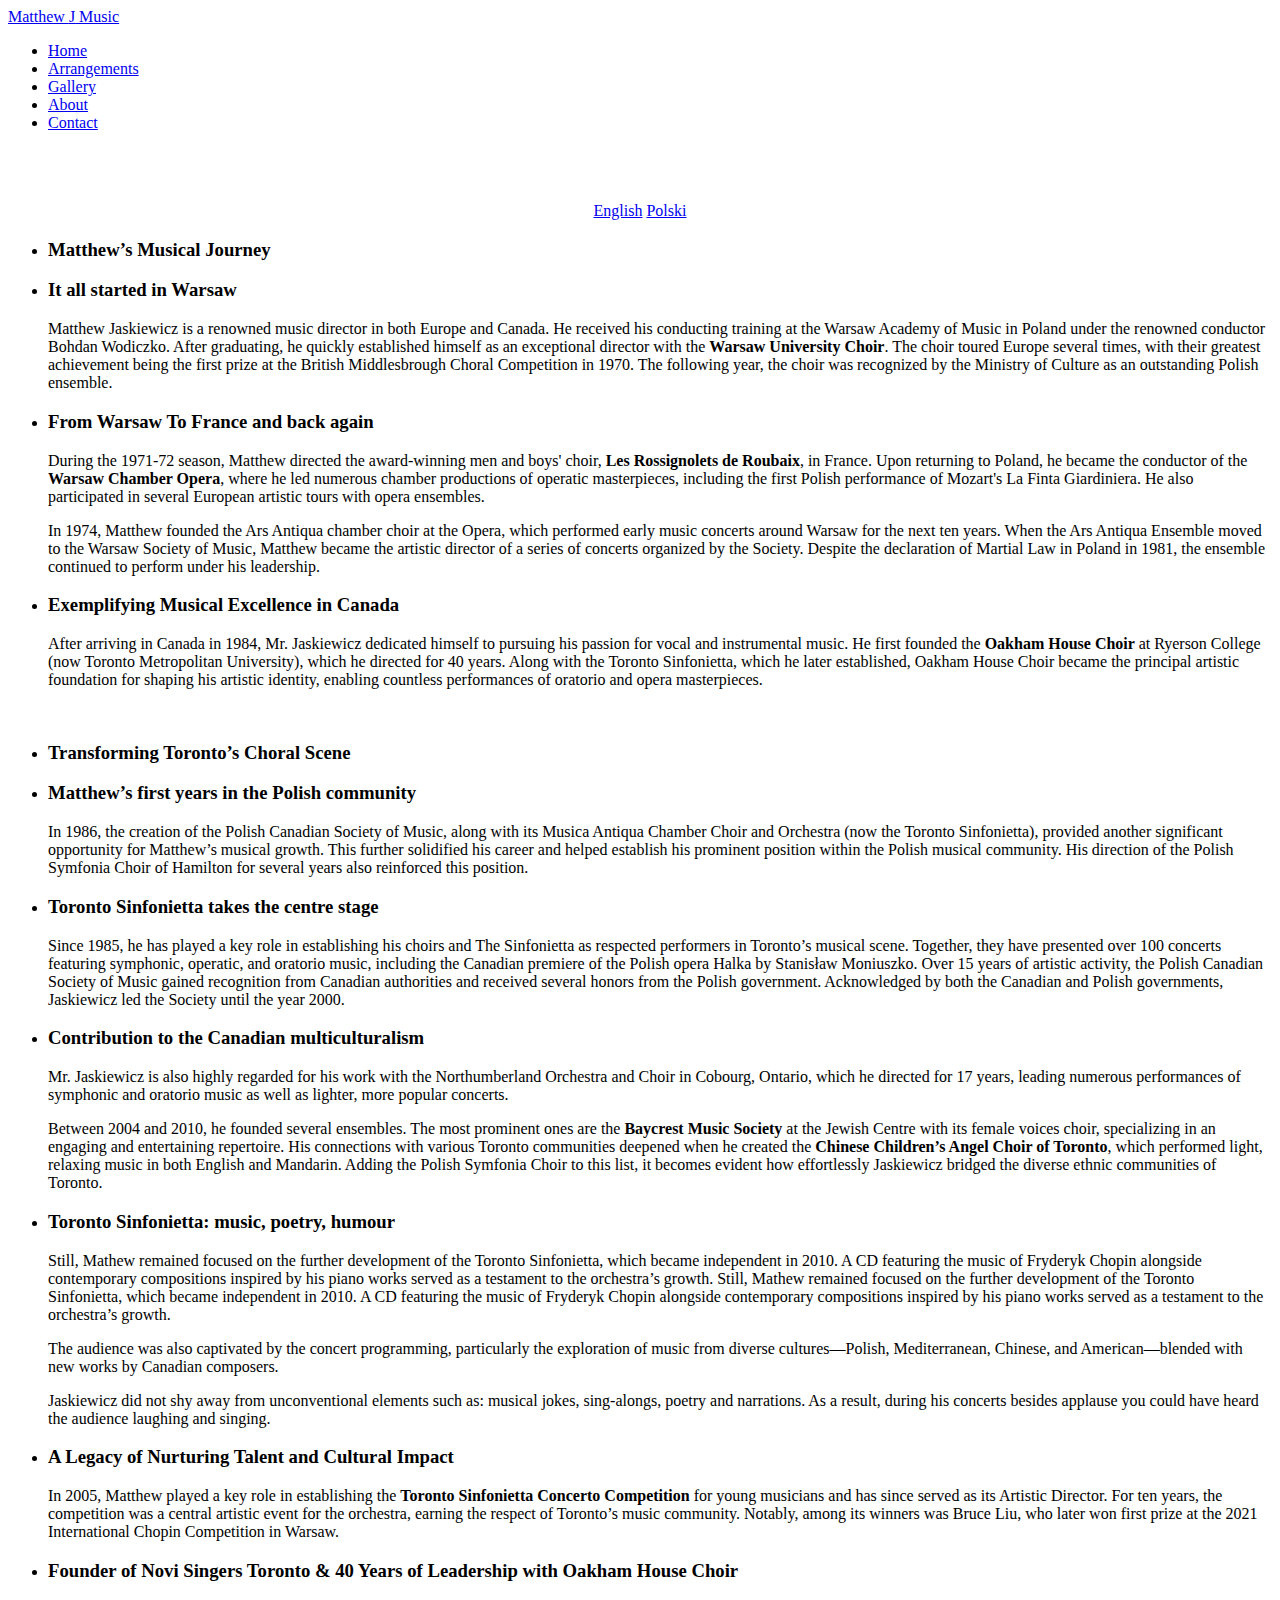
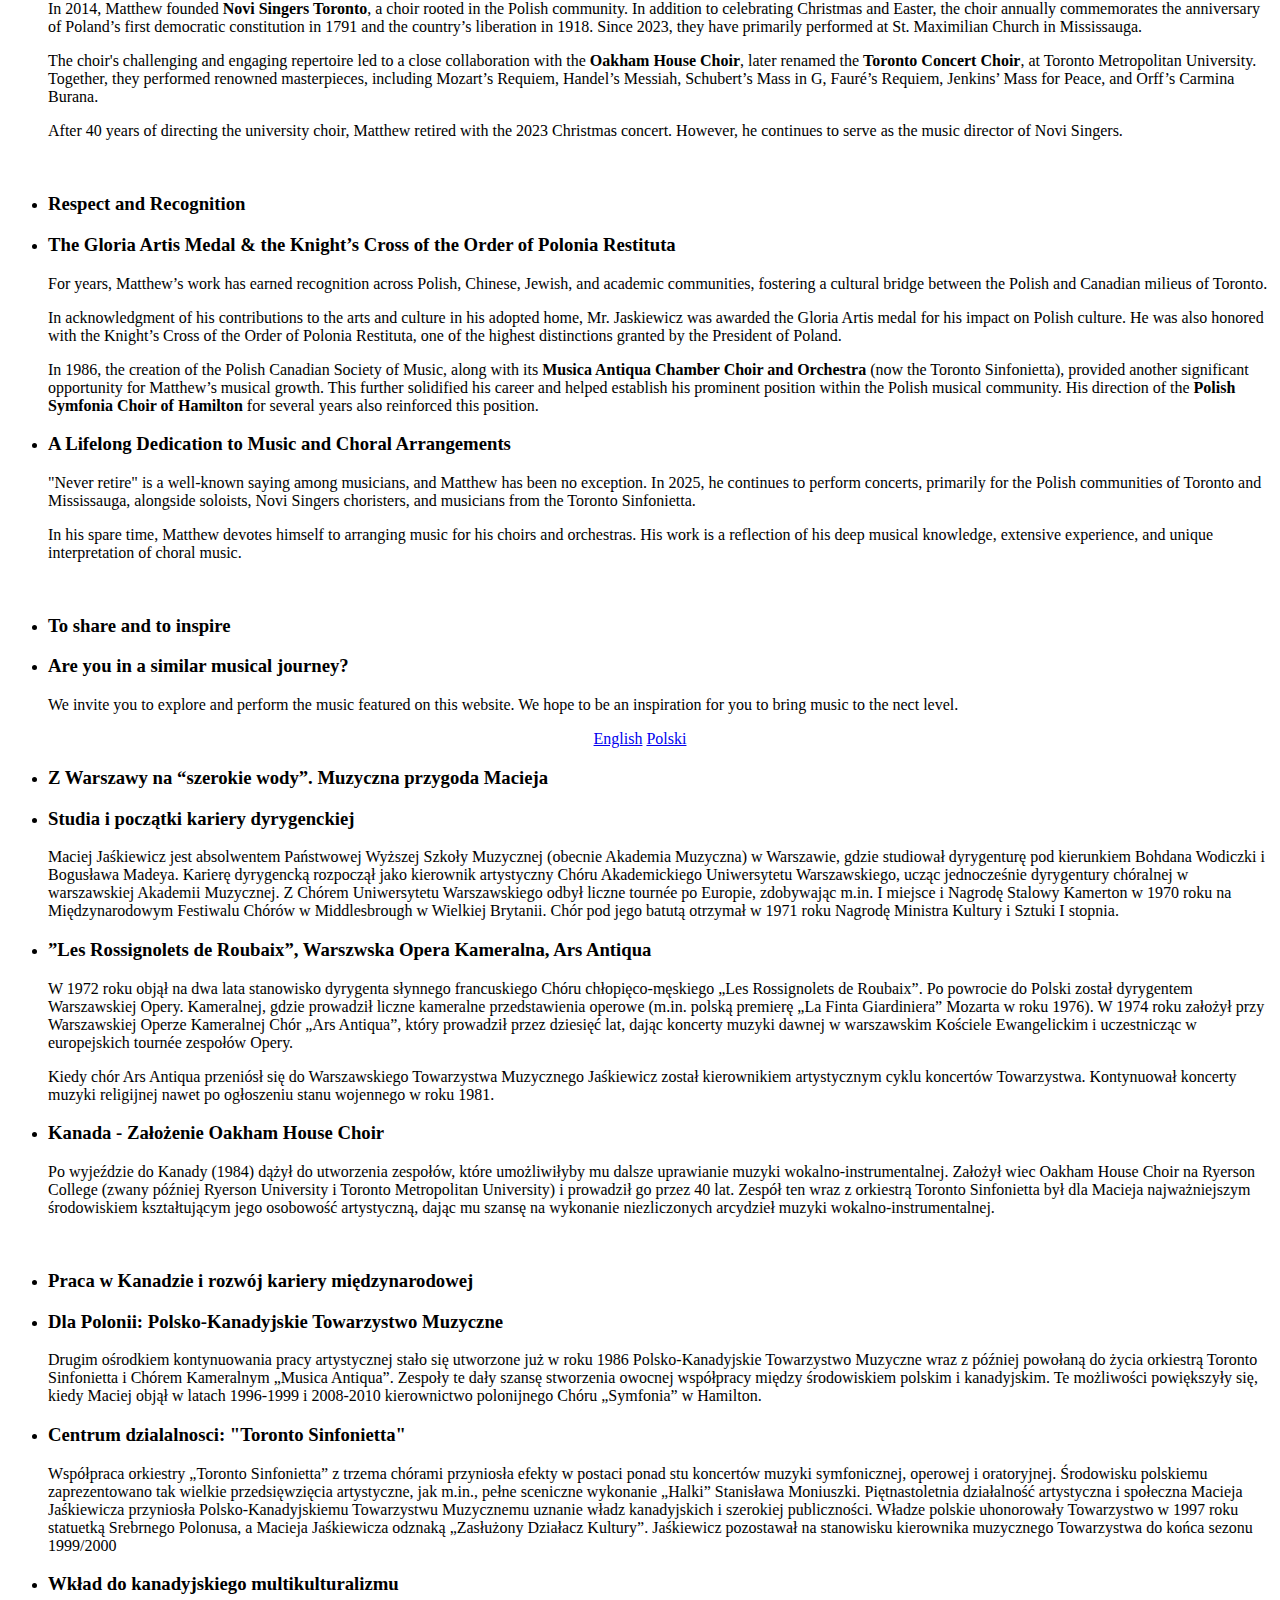
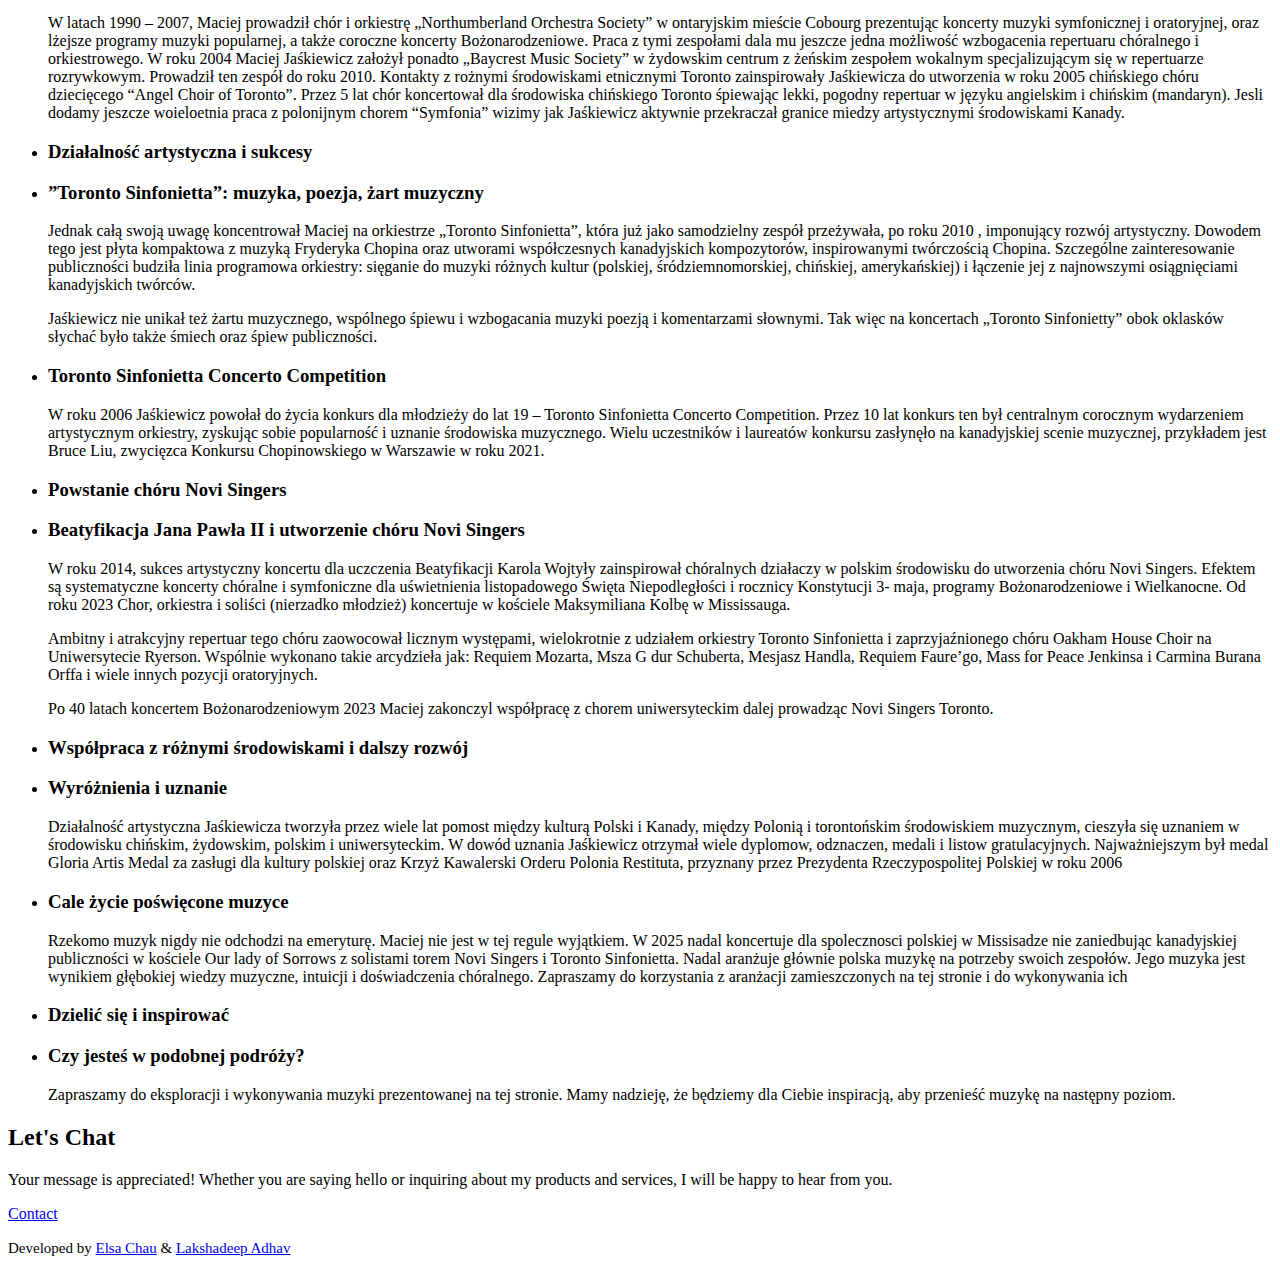
==== about.html @ e13b4077 "Upload 17 songs and update Timeline in both languages" ====
<!DOCTYPE HTML>
<html>
	<head>
	<meta charset="utf-8">
	<meta http-equiv="X-UA-Compatible" content="IE=edge">
	<title>Matthew Jaskiewicz Music</title>
	<meta name="viewport" content="width=device-width, initial-scale=1">
	<meta name="description" content="Free HTML5 Website Template by freehtml5.co" />
	<meta name="keywords" content="free website templates, free html5, free template, free bootstrap, free website template, html5, css3, mobile first, responsive" />
	<meta name="author" content="freehtml5.co" />

	<!-- 
	//////////////////////////////////////////////////////

	FREE HTML5 TEMPLATE 
	DESIGNED & DEVELOPED by FreeHTML5.co
		
	Website: 		http://freehtml5.co/
	Email: 			info@freehtml5.co
	Twitter: 		http://twitter.com/fh5co
	Facebook: 		https://www.facebook.com/fh5co

	//////////////////////////////////////////////////////
	 -->

  	<!-- Facebook and Twitter integration -->
	<meta property="og:title" content=""/>
	<meta property="og:image" content=""/>
	<meta property="og:url" content=""/>
	<meta property="og:site_name" content=""/>
	<meta property="og:description" content=""/>
	<meta name="twitter:title" content="" />
	<meta name="twitter:image" content="" />
	<meta name="twitter:url" content="" />
	<meta name="twitter:card" content="" />

	<link href="https://fonts.googleapis.com/css?family=Cormorant+Garamond:300,300i,400,400i,500,600i,700" rel="stylesheet">
	<link href="https://fonts.googleapis.com/css?family=Satisfy" rel="stylesheet">
	<link rel="icon" href="fav.png">
	
	<!-- Animate.css -->
	<link rel="stylesheet" href="css/animate.css">
	<!-- Icomoon Icon Fonts-->
	<link rel="stylesheet" href="css/icomoon.css">
	<!-- Bootstrap  -->
	<link rel="stylesheet" href="css/bootstrap.css">
	<!-- Flexslider  -->
	<link rel="stylesheet" href="css/flexslider.css">

	<!-- Theme style  -->
	<link rel="stylesheet" href="css/style.css">

	<!-- Modernizr JS -->
	<script src="js/modernizr-2.6.2.min.js"></script>
	<!-- FOR IE9 below -->
	<!--[if lt IE 9]>
	<script src="js/respond.min.js"></script>
	<![endif]-->
    <style>
        #fh5co-timeline {
            margin-top: 70px;
        }
    </style>

	</head>
	<body id="about-page">
		
	<div class="fh5co-loader"></div>
	
	<div id="page">
	<nav class="fh5co-nav" role="navigation">
		<!-- <div class="top-menu"> -->
			<div class="container">
				<div class="row">
					<div class="col-xs-12 text-center logo-wrap">
						<div id="fh5co-logo"><a href="index.html">Matthew <span>J</span> Music</a></div>
					</div>
					<div class="col-xs-12 text-center menu-1 menu-wrap">
						<ul>
							<li><a href="index.html">Home</a></li>
							<li><a href="arrangements.html">Arrangements</a></li>
							<li><a href="gallery.html">Gallery</a></li>
							<li class="active"><a href="about.html">About</a></li>
							<li><a href="contact.html">Contact</a></li>
						</ul>
					</div>
				</div>
				
			</div>
		<!-- </div> -->
	</nav>

	<!-- <div id="fh5co-about" class="fh5co-section">
		<div class="container">
			<div class="row">
				<div class="col-md-6 col-md-pull-4 img-wrap animate-box" data-animate-effect="fadeInLeft">
					<img src="images/hero_1.jpeg" alt="Free Restaurant Bootstrap Website Template by FreeHTML5.co">
				</div>
				<div class="col-md-5 col-md-push-1 animate-box">
					<div class="section-heading">
						<h2>The Restaurant</h2>
						<p>Lorem ipsum dolor sit amet, consectetur adipisicing elit. Repudiandae neque quisquam at deserunt ab praesentium architecto tempore saepe animi voluptatem molestias, eveniet aut laudantium alias, laboriosam excepturi, et numquam? Atque tempore iure tenetur perspiciatis, aliquam, asperiores aut odio accusamus, unde libero dignissimos quod aliquid neque et illo vero nesciunt. Sunt!</p>
						<p>Lorem ipsum dolor sit amet, consectetur adipisicing elit. Nam iure reprehenderit nihil nobis laboriosam beatae assumenda tempore, magni ducimus abentey.</p>
						<p><a href="#" class="btn btn-primary btn-outline">Our History</a></p>
					</div>
				</div>
			</div>
		</div>
	</div> -->

	<div id="fh5co-timeline">
		<div class="container biography bio-english animate-box">
			<div class="toggle-language" style="text-align: center;">
				<a href="about.html?lang=eng" id="english-toggle">English</a>
				<a href="about.html?lang=pol" id="polish-toggle">Polski</a>
			</div>
			<!-- <div style="text-align: center;">
				<a href="about.html?lang=pol" class="btn btn-primary btn-outline btn-english">Zobacz po polsku</a>
			</div> -->
			<div class="row">
				<div class="col-md-12 col-md-offset-0">
					<ul class="timeline animate-box">
						<li class="timeline-heading text-center animate-box">
							<div>
                                <h3>Matthew’s Musical Journey</h3>
                            </div>
						</li>
						<li class="animate-box timeline-unverted">
							<div class="timeline-badge"><i class="icon-music2"></i></div>
							<div class="timeline-panel">
								<div class="timeline-heading">
									<h3 class="timeline-title">It all started in Warsaw</h3>
								
								</div>
								<div class="timeline-body">
									<p>Matthew Jaskiewicz is a renowned music director in both Europe and Canada. He received his conducting training at the Warsaw Academy of Music in Poland under the renowned conductor Bohdan Wodiczko. After graduating, he quickly established himself as an exceptional director with the <b>Warsaw University Choir</b>. The choir toured Europe several times, with their greatest achievement being the first prize at the British Middlesbrough Choral Competition in 1970. The following year, the choir was recognized by the Ministry of Culture as an outstanding Polish ensemble.</p>
								</div>
							</div>
						</li>
						<li class="timeline-inverted animate-box">
							<div class="timeline-badge"><i class="icon-music2"></i></div>
							<div class="timeline-panel">
								<div class="timeline-heading">
									<h3 class="timeline-title">From Warsaw To France and back again</h3>
								</div>
								<div class="timeline-body">
									<p>During the 1971-72 season, Matthew directed the award-winning men and boys' choir, <b>Les Rossignolets de Roubaix</b>, in France. Upon returning to Poland, he became the conductor of the <b>Warsaw Chamber Opera</b>, where he led numerous chamber productions of operatic masterpieces, including the first Polish performance of Mozart's La Finta Giardiniera. He also participated in several European artistic tours with opera ensembles.</p>
									<p>In 1974, Matthew founded the Ars Antiqua chamber choir at the Opera, which performed early music concerts around Warsaw for the next ten years. When the Ars Antiqua Ensemble moved to the Warsaw Society of Music, Matthew became the artistic director of a series of concerts organized by the Society. Despite the declaration of Martial Law in Poland in 1981, the ensemble continued to perform under his leadership.</p>
								</div>
							</div>
						</li>
						<li class="animate-box timeline-unverted">
							<div class="timeline-badge"><i class="icon-music2"></i></div>
							<div class="timeline-panel">
								<div class="timeline-heading">
									<h3 class="timeline-title">Exemplifying Musical Excellence in Canada</h3>
								</div>
								<div class="timeline-body">
									<p>After arriving in Canada in 1984, Mr. Jaskiewicz dedicated himself to pursuing his passion for vocal and instrumental music. He first founded the <b>Oakham House Choir </b>at Ryerson College (now Toronto Metropolitan University), which he directed for 40 years. Along with the Toronto Sinfonietta, which he later established, Oakham House Choir became the principal artistic foundation for shaping his artistic identity, enabling countless performances of oratorio and opera masterpieces. </p>
								</div>
							</div>
						</li>

						<br>
						<li class="timeline-heading text-center animate-box">
							<div><h3>Transforming Toronto’s Choral Scene</h3></div>
						</li>
						<li class="timeline-inverted animate-box">
							<div class="timeline-badge"><i class="icon-music2"></i></div>
							<div class="timeline-panel">
								<div class="timeline-heading">
									<h3 class="timeline-title">Matthew’s first years in the Polish community</h3>
								</div>
								<div class="timeline-body">
									<p>In 1986, the creation of the Polish Canadian Society of Music, along with its Musica Antiqua Chamber Choir and Orchestra (now the Toronto Sinfonietta), provided another significant opportunity for Matthew’s musical growth. This further solidified his career and helped establish his prominent position within the Polish musical community. His direction of the Polish Symfonia Choir of Hamilton for several years also reinforced this position.</p>
								</div>
							</div>
						</li>
						<li class="animate-box timeline-unverted">
							<div class="timeline-badge"><i class="icon-music2"></i></div>
							<div class="timeline-panel">
								<div class="timeline-heading">
									<h3 class="timeline-title">Toronto Sinfonietta takes the centre stage</h3>
								</div>
								<div class="timeline-body">
									<p>Since 1985, he has played a key role in establishing his choirs and The Sinfonietta as respected performers in Toronto’s musical scene. Together, they have presented over 100 concerts featuring symphonic, operatic, and oratorio music, including the Canadian premiere of the Polish opera Halka by Stanisław Moniuszko. Over 15 years of artistic activity, the Polish Canadian Society of Music gained recognition from Canadian authorities and received several honors from the Polish government. Acknowledged by both the Canadian and Polish governments, Jaskiewicz led the Society until the year 2000.</p>
								</div>
							</div>
						</li>
						<li class="timeline-inverted animate-box">
							<div class="timeline-badge"><i class="icon-music2"></i></div>
							<div class="timeline-panel">
								<div class="timeline-heading">
									<h3 class="timeline-title">Contribution to the Canadian multiculturalism</h3>
								</div>
								<div class="timeline-body">
									<p>Mr. Jaskiewicz is also highly regarded for his work with the Northumberland Orchestra and Choir in Cobourg, Ontario, which he directed for 17 years, leading numerous performances of symphonic and oratorio music as well as lighter, more popular concerts.</p>
									<p>Between 2004 and 2010, he founded several ensembles. The most prominent ones are the <b>Baycrest Music Society </b>at the Jewish Centre with its female voices choir, specializing in an engaging and entertaining repertoire. His connections with various Toronto communities deepened when he created the <b>Chinese Children’s Angel Choir of Toronto</b>, which performed light, relaxing music in both English and Mandarin. Adding the Polish Symfonia Choir to this list, it becomes evident how effortlessly Jaskiewicz bridged the diverse ethnic communities of Toronto.</p>
								</div>
							</div>
						</li>
						<li class="animate-box timeline-unverted">
							<div class="timeline-badge"><i class="icon-music2"></i></div>
							<div class="timeline-panel">
								<div class="timeline-heading">
									<h3 class="timeline-title">Toronto Sinfonietta: music, poetry, humour</h3>
								</div>
								<div class="timeline-body">
									<p>Still, Mathew remained focused on the further development of the Toronto Sinfonietta, which became independent in 2010. A CD featuring the music of Fryderyk Chopin alongside contemporary compositions inspired by his piano works served as a testament to the orchestra’s growth. Still, Mathew remained focused on the further development of the Toronto Sinfonietta, which became independent in 2010. A CD featuring the music of Fryderyk Chopin alongside contemporary compositions inspired by his piano works served as a testament to the orchestra’s growth.</p>
									<p>The audience was also captivated by the concert programming, particularly the exploration of music from diverse cultures—Polish, Mediterranean, Chinese, and American—blended with new works by Canadian composers.</p>
									<p>Jaskiewicz did not shy away from unconventional elements such as: musical jokes, sing-alongs, poetry and narrations. As a result, during his concerts besides applause you could have heard the audience laughing and singing.</p>
								</div>
							</div>
						</li>
						<li class="timeline-inverted animate-box">
							<div class="timeline-badge"><i class="icon-music2"></i></div>
							<div class="timeline-panel">
								<div class="timeline-heading">
									<h3 class="timeline-title">A Legacy of Nurturing Talent and Cultural Impact</h3>
								</div>
								<div class="timeline-body">
									<p>In 2005, Matthew played a key role in establishing the <b>Toronto Sinfonietta Concerto Competition </b>for young musicians and has since served as its Artistic Director. For ten years, the competition was a central artistic event for the orchestra, earning the respect of Toronto’s music community. Notably, among its winners was Bruce Liu, who later won first prize at the 2021 International Chopin Competition in Warsaw.</p>
								</div>
							</div>
						</li>
						<li class="animate-box timeline-unverted">
							<div class="timeline-badge"><i class="icon-music2"></i></div>
							<div class="timeline-panel">
								<div class="timeline-heading">
									<h3 class="timeline-title">Founder of Novi Singers Toronto & 40 Years of Leadership with Oakham House Choir</h3>
								</div>
								<div class="timeline-body">
									<p>In 2014, Matthew founded <b>Novi Singers Toronto</b>, a choir rooted in the Polish community. In addition to celebrating Christmas and Easter, the choir annually commemorates the anniversary of Poland’s first democratic constitution in 1791 and the country’s liberation in 1918. Since 2023, they have primarily performed at St. Maximilian Church in Mississauga.</p>
									<p>The choir's challenging and engaging repertoire led to a close collaboration with the <b>Oakham House Choir</b>, later renamed the <b>Toronto Concert Choir</b>, at Toronto Metropolitan University. Together, they performed renowned masterpieces, including Mozart’s Requiem, Handel’s Messiah, Schubert’s Mass in G, Fauré’s Requiem, Jenkins’ Mass for Peace, and Orff’s Carmina Burana.</p>
									<p>After 40 years of directing the university choir, Matthew retired with the 2023 Christmas concert. However, he continues to serve as the music director of Novi Singers.</p>
								</div>
							</div>
						</li>
						<br>
						<li class="timeline-heading text-center animate-box">
							<div><h3>Respect and Recognition</h3></div>
						</li>
						<li class="timeline-inverted animate-box">
							<div class="timeline-badge"><i class="icon-music2"></i></div>
							<div class="timeline-panel">
								<div class="timeline-heading">
									<h3 class="timeline-title">The Gloria Artis Medal & the Knight’s Cross of the Order of Polonia Restituta</h3>
								</div>
								<div class="timeline-body">
									<p>For years, Matthew’s work has earned recognition across Polish, Chinese, Jewish, and academic communities, fostering a cultural bridge between the Polish and Canadian milieus of Toronto.</p>
									<p>In acknowledgment of his contributions to the arts and culture in his adopted home, Mr. Jaskiewicz was awarded the Gloria Artis medal for his impact on Polish culture. He was also honored with the Knight’s Cross of the Order of Polonia Restituta, one of the highest distinctions granted by the President of Poland.
									</p>
									<p>In 1986, the creation of the Polish Canadian Society of Music, along with its <b>Musica Antiqua Chamber Choir and Orchestra </b>(now the Toronto Sinfonietta), provided another significant opportunity for Matthew’s musical growth. This further solidified his career and helped establish his prominent position within the Polish musical community. His direction of the <b>Polish Symfonia Choir of Hamilton </b>for several years also reinforced this position.
									</p>
								</div>
							</div>
						</li>
						<li class="animate-box timeline-unverted">
							<div class="timeline-badge"><i class="icon-music2"></i></div>
							<div class="timeline-panel">
								<div class="timeline-heading">
									<h3 class="timeline-title">A Lifelong Dedication to Music and Choral Arrangements</h3>
								</div>
								<div class="timeline-body">
									<p>"Never retire" is a well-known saying among musicians, and Matthew has been no exception. In 2025, he continues to perform concerts, primarily for the Polish communities of Toronto and Mississauga, alongside soloists, Novi Singers choristers, and musicians from the Toronto Sinfonietta.</p>
									<p>In his spare time, Matthew devotes himself to arranging music for his choirs and orchestras. His work is a reflection of his deep musical knowledge, extensive experience, and unique interpretation of choral music.</p>
								</div>
							</div>
						</li>
						<br>
						<li class="timeline-heading text-center animate-box">
							<div><h3>To share and to inspire</h3></div>
						</li>
						<li class="timeline-inverted animate-box">
							<div class="timeline-badge"><i class="icon-music2"></i></div>
							<div class="timeline-panel">
						<div class="timeline-heading">
							<h3 class="timeline-title">Are you in a similar musical journey?</h3>
						</div>
						<div class="timeline-body">
							<p>We invite you to explore and perform the music featured on this website. We hope to be an inspiration for you to bring music to the nect level.</p>
						</div>
			    	</ul>
				</div>
			</div>
		</div>
		<div class="container biography bio-polish animate-box">
			<!-- <div style="text-align: center;">
				<a href="about.html?lang=eng" class="btn btn-primary btn-outline btn-english">View in English</a>
			</div> -->
			<div class="toggle-language" style="text-align: center;">
				<a href="about.html?lang=eng" id="english-toggle">English</a>
				<a href="about.html?lang=pol" id="polish-toggle">Polski</a>
			</div>
			<div class="row">
				<div class="col-md-12 col-md-offset-0">
					<ul class="timeline animate-box">
						<li class="timeline-heading text-center animate-box">
							<div>
                                <h3>Z Warszawy na “szerokie wody”. Muzyczna przygoda Macieja</h3>
                            </div>
						</li>
						<li class="animate-box timeline-inverted">
							<div class="timeline-badge"><i class="icon-music2"></i></div>
							<div class="timeline-panel">
								<div class="timeline-heading">
									<h3 class="timeline-title">Studia i początki kariery dyrygenckiej</h3>
								</div>
								<div class="timeline-body">
									<p>Maciej Jaśkiewicz jest absolwentem Państwowej Wyższej Szkoły Muzycznej (obecnie
										Akademia Muzyczna) w Warszawie, gdzie studiował dyrygenturę pod kierunkiem
										Bohdana Wodiczki i Bogusława Madeya. Karierę dyrygencką rozpoczął jako kierownik
										artystyczny Chóru Akademickiego Uniwersytetu Warszawskiego, ucząc jednocześnie
										dyrygentury chóralnej w warszawskiej Akademii Muzycznej. Z Chórem Uniwersytetu
										Warszawskiego odbył liczne tournée po Europie, zdobywając m.in. I miejsce i Nagrodę
										Stalowy Kamerton w 1970 roku na Międzynarodowym Festiwalu Chórów w
										Middlesbrough w Wielkiej Brytanii. Chór pod jego batutą otrzymał w 1971 roku Nagrodę
										Ministra Kultury i Sztuki I stopnia.
									</p>
								</div>
							</div>
						</li>
						<li class="timeline-unverted animate-box">
							<div class="timeline-badge"><i class="icon-music2"></i></div>
							<div class="timeline-panel">
								<div class="timeline-heading">
									<h3 class="timeline-title">”Les Rossignolets de Roubaix”, Warszwska Opera Kameralna, Ars Antiqua</h3>
								</div>
								<div class="timeline-body">
									<p>W 1972 roku objął na dwa lata stanowisko dyrygenta słynnego francuskiego Chóru
										chłopięco-męskiego „Les Rossignolets de Roubaix”. Po powrocie do Polski został
										dyrygentem Warszawskiej Opery. Kameralnej, gdzie prowadził liczne kameralne
										przedstawienia operowe (m.in. polską premierę „La Finta Giardiniera” Mozarta w roku
										1976). W 1974 roku założył przy Warszawskiej Operze Kameralnej Chór „Ars Antiqua”,
										który prowadził przez dziesięć lat, dając koncerty muzyki dawnej w warszawskim
										Kościele Ewangelickim i uczestnicząc w europejskich tournée zespołów Opery.
									</p>
									<p>Kiedy chór Ars Antiqua przeniósł się do Warszawskiego Towarzystwa Muzycznego
										Jaśkiewicz został kierownikiem artystycznym cyklu koncertów Towarzystwa.
										Kontynuował koncerty muzyki religijnej nawet po ogłoszeniu stanu wojennego w roku
										1981.
									</p>
								</div>
							</div>
						</li>
						<li class="animate-box timeline-inverted">
							<div class="timeline-badge"><i class="icon-music2"></i></div>
							<div class="timeline-panel">
								<div class="timeline-heading">
									<h3 class="timeline-title">Kanada - Założenie Oakham House Choir</h3>
								</div>
								<div class="timeline-body">
									<p>Po wyjeździe do Kanady (1984) dążył do utworzenia zespołów, które umożliwiłyby mu dalsze uprawianie muzyki wokalno-instrumentalnej. Założył wiec Oakham House Choir na Ryerson College (zwany później Ryerson University i Toronto Metropolitan University) i prowadził go przez 40 lat. Zespół ten wraz z orkiestrą Toronto Sinfonietta był dla Macieja najważniejszym środowiskiem kształtującym jego osobowość artystyczną, dając mu szansę na wykonanie niezliczonych arcydzieł muzyki wokalno-instrumentalnej.</p>
								</div>
							</div>
						</li>
						<br>
						<li class="timeline-heading text-center animate-box">
							<div><h3>Praca w Kanadzie i rozwój kariery międzynarodowej</h3></div>
						</li>
						<li class="timeline-unverted animate-box">
							<div class="timeline-badge"><i class="icon-music2"></i></div>
							<div class="timeline-panel">
								<div class="timeline-heading">
									<h3 class="timeline-title">Dla Polonii: Polsko-Kanadyjskie Towarzystwo Muzyczne</h3>
								</div>
								<div class="timeline-body">
									<p>Drugim ośrodkiem kontynuowania pracy artystycznej stało się utworzone już w
										roku 1986 Polsko-Kanadyjskie Towarzystwo Muzyczne wraz z później powołaną
										do życia orkiestrą Toronto Sinfonietta i Chórem Kameralnym „Musica Antiqua”.
										Zespoły te dały szansę stworzenia owocnej współpracy między środowiskiem
										polskim i kanadyjskim. Te możliwości powiększyły się, kiedy Maciej objął w
										latach 1996-1999 i 2008-2010 kierownictwo polonijnego Chóru „Symfonia” w
										Hamilton.
									</p>
								</div>
							</div>
						</li>
						<li class="animate-box timeline-inverted">
							<div class="timeline-badge"><i class="icon-music2"></i></div>
							<div class="timeline-panel">
								<div class="timeline-heading">
									<h3 class="timeline-title">Centrum dzialalnosci: &quot;Toronto Sinfonietta&quot;</h3>
								</div>
								<div class="timeline-body">
									<p>Współpraca orkiestry „Toronto Sinfonietta” z trzema chórami przyniosła efekty w
										postaci ponad stu koncertów muzyki symfonicznej, operowej i oratoryjnej.
										Środowisku polskiemu zaprezentowano tak wielkie przedsięwzięcia artystyczne,
										jak m.in., pełne sceniczne wykonanie „Halki” Stanisława Moniuszki.
										Piętnastoletnia działalność artystyczna i społeczna Macieja Jaśkiewicza
										przyniosła Polsko-Kanadyjskiemu Towarzystwu Muzycznemu uznanie władz
										kanadyjskich i szerokiej publiczności. Władze polskie uhonorowały Towarzystwo
										w 1997 roku statuetką Srebrnego Polonusa, a Macieja Jaśkiewicza odznaką
										„Zasłużony Działacz Kultury”. Jaśkiewicz pozostawał na stanowisku kierownika
										muzycznego Towarzystwa do końca sezonu 1999/2000
									</p>
								</div>
							</div>
						</li>
						<li class="timeline-unverted animate-box">
							<div class="timeline-badge"><i class="icon-music2"></i></div>
							<div class="timeline-panel">
								<div class="timeline-heading">
									<h3 class="timeline-title">Wkład do kanadyjskiego multikulturalizmu</h3>
								</div>
								<div class="timeline-body">
									<p>W latach 1990 – 2007, Maciej prowadził chór i orkiestrę „Northumberland
										Orchestra Society” w ontaryjskim mieście Cobourg prezentując koncerty
										muzyki symfonicznej i oratoryjnej, oraz lżejsze programy muzyki popularnej, a
										także coroczne koncerty Bożonarodzeniowe. Praca z tymi zespołami dala mu
										jeszcze jedna możliwość wzbogacenia repertuaru chóralnego i orkiestrowego. W
										roku 2004 Maciej Jaśkiewicz założył ponadto „Baycrest Music Society” w
										żydowskim centrum z żeńskim zespołem wokalnym specjalizującym się w
										repertuarze rozrywkowym. Prowadził ten zespół do roku 2010.
										Kontakty z rożnymi środowiskami etnicznymi Toronto zainspirowały Jaśkiewicza
										do utworzenia w roku 2005 chińskiego chóru dziecięcego “Angel Choir of
										Toronto”. Przez 5 lat chór koncertował dla środowiska chińskiego Toronto
										śpiewając lekki, pogodny repertuar w języku angielskim i chińskim (mandaryn).
										Jesli dodamy jeszcze woieloetnia praca z polonijnym chorem “Symfonia” wizimy
										jak Jaśkiewicz aktywnie przekraczał granice miedzy artystycznymi środowiskami
										Kanady.
									</p>
								</div>
							</div>
						</li>
						<li class="timeline-heading text-center animate-box">
							<div>
                                <h3>Działalność artystyczna i sukcesy</h3>
                            </div>
						</li>
						<li class="animate-box timeline-inverted">
							<div class="timeline-badge"><i class="icon-music2"></i></div>
							<div class="timeline-panel">
								<div class="timeline-heading">
									<h3 class="timeline-title">”Toronto Sinfonietta”: muzyka, poezja, żart muzyczny</h3>
								</div>
								<div class="timeline-body">
									<p>Jednak całą swoją uwagę koncentrował Maciej na orkiestrze „Toronto
										Sinfonietta”, która już jako samodzielny zespół przeżywała, po roku 2010 ,
										imponujący rozwój artystyczny. Dowodem tego jest płyta kompaktowa z muzyką
										Fryderyka Chopina oraz utworami współczesnych kanadyjskich kompozytorów,
										inspirowanymi twórczością Chopina. Szczególne zainteresowanie publiczności
										budziła linia programowa orkiestry: sięganie do muzyki różnych kultur (polskiej,
										śródziemnomorskiej, chińskiej, amerykańskiej) i łączenie jej z najnowszymi
										osiągnięciami kanadyjskich twórców.
									</p>
									<p>Jaśkiewicz nie unikał też żartu muzycznego, wspólnego śpiewu i wzbogacania
										muzyki poezją i komentarzami słownymi. Tak więc na koncertach „Toronto
										Sinfonietty” obok oklasków słychać było także śmiech oraz śpiew publiczności.
									</p>
								</div>
							</div>
						</li>
						<li class="timeline-unverted animate-box">
							<div class="timeline-badge"><i class="icon-music2"></i></div>
							<div class="timeline-panel">
								<div class="timeline-heading">
									<h3 class="timeline-title">Toronto Sinfonietta Concerto Competition</h3>
								</div>
								<div class="timeline-body">
									<p>W roku 2006 Jaśkiewicz powołał do życia konkurs dla młodzieży do lat 19 –
										Toronto Sinfonietta Concerto Competition. Przez 10 lat konkurs ten był
										centralnym corocznym wydarzeniem artystycznym orkiestry, zyskując sobie
										popularność i uznanie środowiska muzycznego. Wielu uczestników i laureatów
										konkursu zasłynęło na kanadyjskiej scenie muzycznej, przykładem jest Bruce
										Liu, zwycięzca Konkursu Chopinowskiego w Warszawie w roku 2021.
									</p>
								</div>
							</div>
						</li>
						<li class="timeline-heading text-center animate-box">
							<div>
                                <h3>Powstanie chóru Novi Singers</h3>
                            </div>
						</li>
						<li class="animate-box timeline-inverted">
							<div class="timeline-badge"><i class="icon-music2"></i></div>
							<div class="timeline-panel">
								<div class="timeline-heading">
									<h3 class="timeline-title">Beatyfikacja Jana Pawła II i utworzenie chóru Novi Singers</h3>
								</div>
								<div class="timeline-body">
									<p>W roku 2014, sukces artystyczny koncertu dla uczczenia Beatyfikacji Karola
										Wojtyły zainspirował chóralnych działaczy w polskim środowisku do utworzenia
										chóru Novi Singers. Efektem są systematyczne koncerty chóralne i symfoniczne
										dla uświetnienia listopadowego Święta Niepodległości i rocznicy Konstytucji 3-
										maja, programy Bożonarodzeniowe i Wielkanocne. Od roku 2023 Chor,
										orkiestra i soliści (nierzadko młodzież) koncertuje w kościele Maksymiliana Kolbę
										w Mississauga.
									</p>
									<p>Ambitny i atrakcyjny repertuar tego chóru zaowocował licznym występami,
										wielokrotnie z udziałem orkiestry Toronto Sinfonietta i zaprzyjaźnionego chóru
										Oakham House Choir na Uniwersytecie Ryerson. Wspólnie wykonano takie
										arcydzieła jak: Requiem Mozarta, Msza G dur Schuberta, Mesjasz Handla,
										Requiem Faure’go, Mass for Peace Jenkinsa i Carmina Burana Orffa i wiele
										innych pozycji oratoryjnych.
									</p>
									<p>Po 40 latach koncertem Bożonarodzeniowym 2023 Maciej zakonczyl współpracę
										z chorem uniwersyteckim dalej prowadząc Novi Singers Toronto.
									</p>
								</div>
							</div>
						</li>
						<li class="timeline-heading text-center animate-box">
							<div><h3>Współpraca z różnymi środowiskami i dalszy rozwój</h3></div>
						</li>
						<li class="timeline-unverted animate-box">
							<div class="timeline-badge"><i class="icon-music2"></i></div>
							<div class="timeline-panel">
								<div class="timeline-heading">
									<h3 class="timeline-title">Wyróżnienia i uznanie</h3>
								</div>
								<div class="timeline-body">
									<p>Działalność artystyczna Jaśkiewicza tworzyła przez wiele lat pomost między
										kulturą Polski i Kanady, między Polonią i torontońskim środowiskiem
										muzycznym, cieszyła się uznaniem w środowisku chińskim, żydowskim, polskim
										i uniwersyteckim. W dowód uznania Jaśkiewicz otrzymał wiele dyplomow,
										odznaczen, medali i listow gratulacyjnych. Najważniejszym był medal Gloria Artis
										Medal za zasługi dla kultury polskiej oraz Krzyż Kawalerski Orderu Polonia
										Restituta, przyznany przez Prezydenta Rzeczypospolitej Polskiej w roku 2006
									</p>
								</div>
							</div>
						</li>
						<li class="animate-box timeline-inverted">
							<div class="timeline-badge"><i class="icon-music2"></i></div>
							<div class="timeline-panel">
								<div class="timeline-heading">
									<h3 class="timeline-title">Cale życie poświęcone muzyce</h3>
								</div>
								<div class="timeline-body">
									<p>Rzekomo muzyk nigdy nie odchodzi na emeryturę. Maciej nie jest w tej regule
										wyjątkiem. W 2025 nadal koncertuje dla spolecznosci polskiej w Missisadze nie
										zaniedbując kanadyjskiej publiczności w kościele Our lady of Sorrows z solistami torem
										Novi Singers i Toronto Sinfonietta.
										Nadal aranżuje głównie polska muzykę na potrzeby swoich zespołów. Jego muzyka jest
										wynikiem głębokiej wiedzy muzyczne, intuicji i doświadczenia chóralnego. Zapraszamy
										do korzystania z aranżacji zamieszczonych na tej stronie i do wykonywania ich
									</p>
								</div>
							</div>
						</li>
						<li class="timeline-heading text-center animate-box">
							<div><h3>Dzielić się i inspirować</h3></div>
						</li>
						<li class="timeline-unverted animate-box">
							<div class="timeline-badge"><i class="icon-music2"></i></div>
							<div class="timeline-panel">
								<div class="timeline-heading">
									<h3 class="timeline-title">
										Czy jesteś w podobnej podróży?</h3>
								</div>
								<div class="timeline-body">
									<p>Zapraszamy do eksploracji i wykonywania muzyki prezentowanej na tej stronie. Mamy nadzieję, że będziemy dla Ciebie inspiracją, aby przenieść muzykę na następny poziom.
									</p>
								</div>
							</div>
						</li>
					</ul>
				</div>
			</div>
		</div>
	</div>
	<div id="fh5co-started" class="fh5co-section" style="background-image: url(images/hero_1.jpeg); background-position: center; background-size: cover; background-repeat: no-repeat;">
		<div class="overlay"></div>
		<div class="container">
			<div class="row animate-box">
				<div class="col-md-8 col-md-offset-2 text-center fh5co-heading">
					<h2>Let's Chat</h2>
					<p>Your message is appreciated! Whether you are saying hello or inquiring about my products and services, I will be happy to hear from you.</p>
					<p><a href="contact.html" class="btn btn-primary btn-outline">Contact</a></p>
				</div>
			</div>
		</div>
	</div>
	<footer id="fh5co-footer" role="contentinfo" class="fh5co-section" style="position: sticky;">
		<div class="container">
			<div class="row copyright">
				<div class="col-md-12 text-center">
					<p>
						<!-- <ul class="fh5co-social-icons">
							<li><a href="https://www.youtube.com/@torontoconcertchoir6438"><i class="icon-youtube2"></i></a></li>
							<li><a href="#"><i class="icon-twitter2"></i></a></li>
							<li><a href="#"><i class="icon-facebook2"></i></a></li>
						</ul> -->
					</p>
					<p class="p-copyright animate-box"><small id="copyright-text" class="block"></small></p>
					<p><small id="website-author" class="block animate-box" style="font-size: 15px;">Developed by <a href="https://elsachaumusic.com/">Elsa Chau</a> & <a href="https://www.lakshadeep.com/">Lakshadeep Adhav</a></small></p>
				</div>
			</div>
		</div>
	</footer>
	</div>

	<div class="gototop js-top">
		<a href="#" class="js-gotop"><i class="icon-arrow-up22"></i></a>
	</div>
	
	<!-- jQuery -->
	<script src="js/jquery.min.js"></script>
	<!-- jQuery Easing -->
	<script src="js/jquery.easing.1.3.js"></script>
	<!-- Bootstrap -->
	<script src="js/bootstrap.min.js"></script>
	<!-- Waypoints -->
	<script src="js/jquery.waypoints.min.js"></script>
	<!-- Waypoints -->
	<script src="js/jquery.stellar.min.js"></script>
	<!-- Flexslider -->
	<script src="js/jquery.flexslider-min.js"></script>
	<!-- Main -->
	<script src="js/main.js"></script>

	</body>
</html>
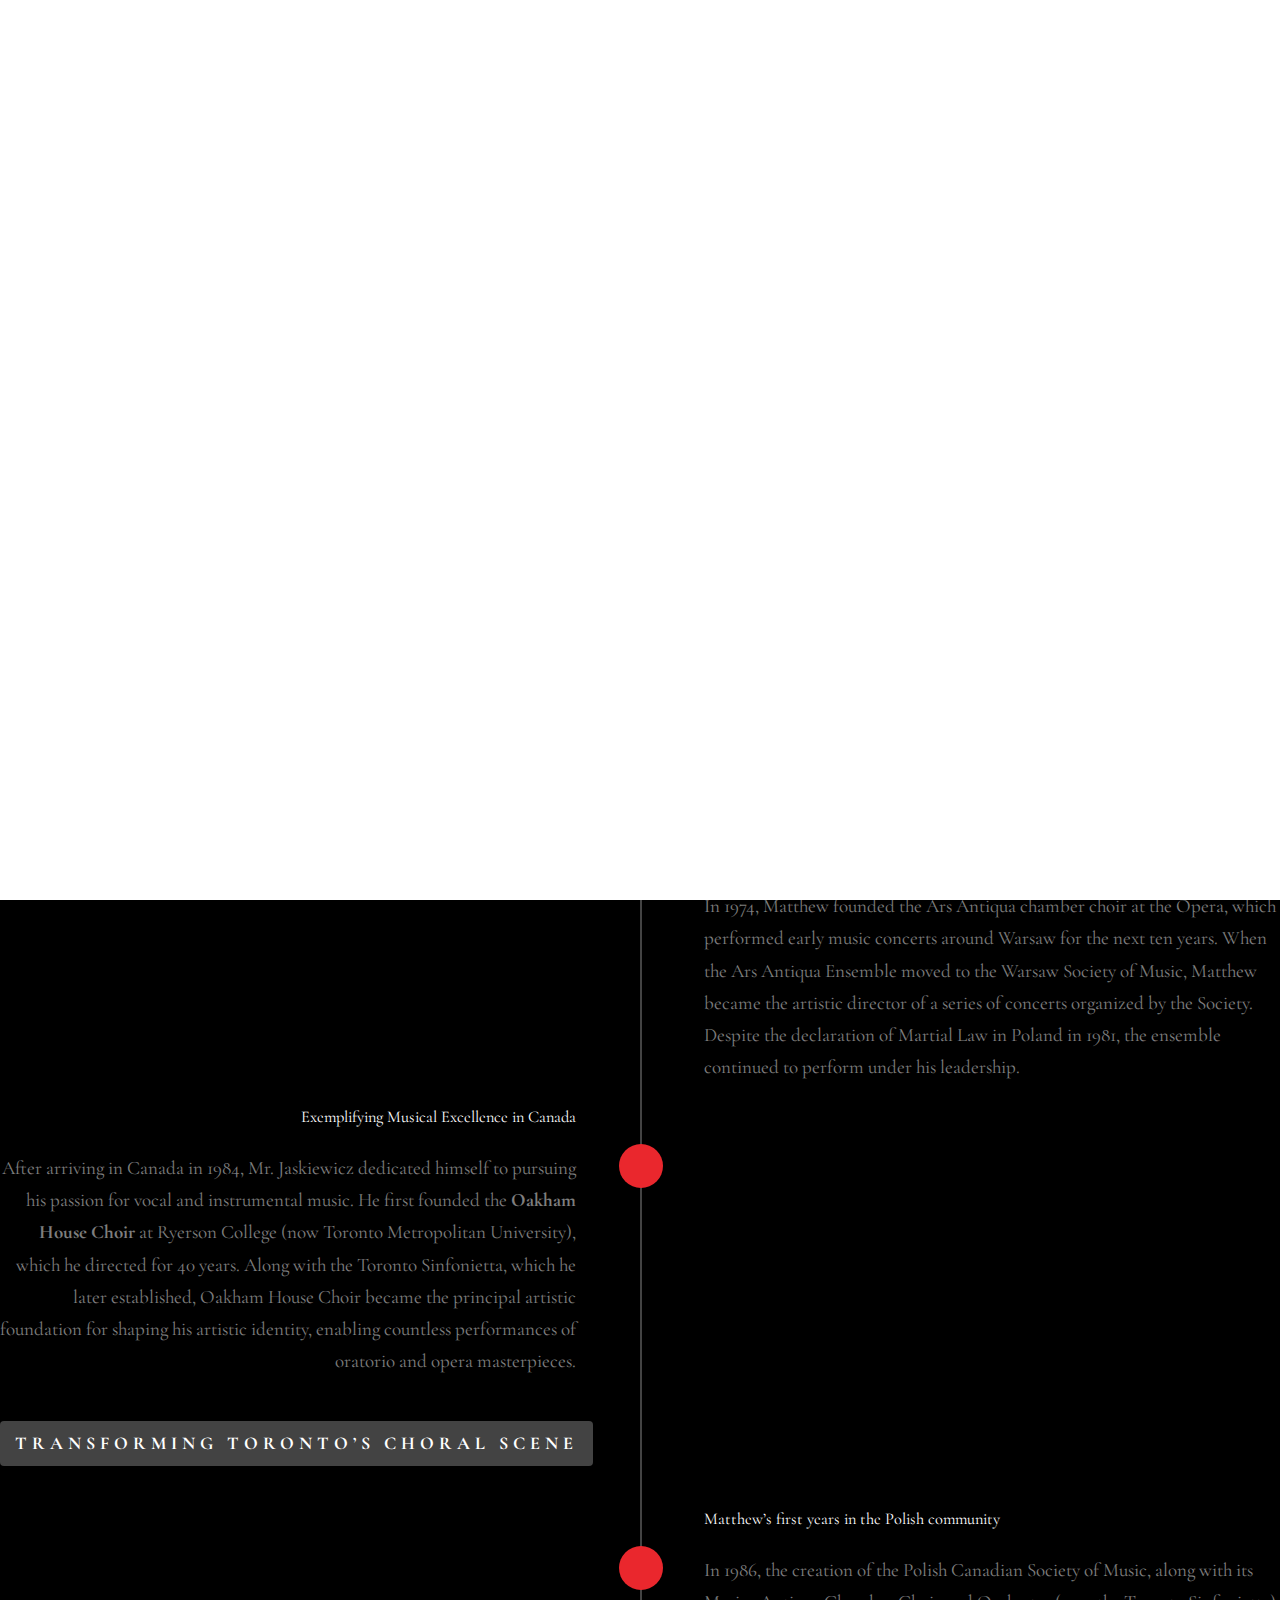
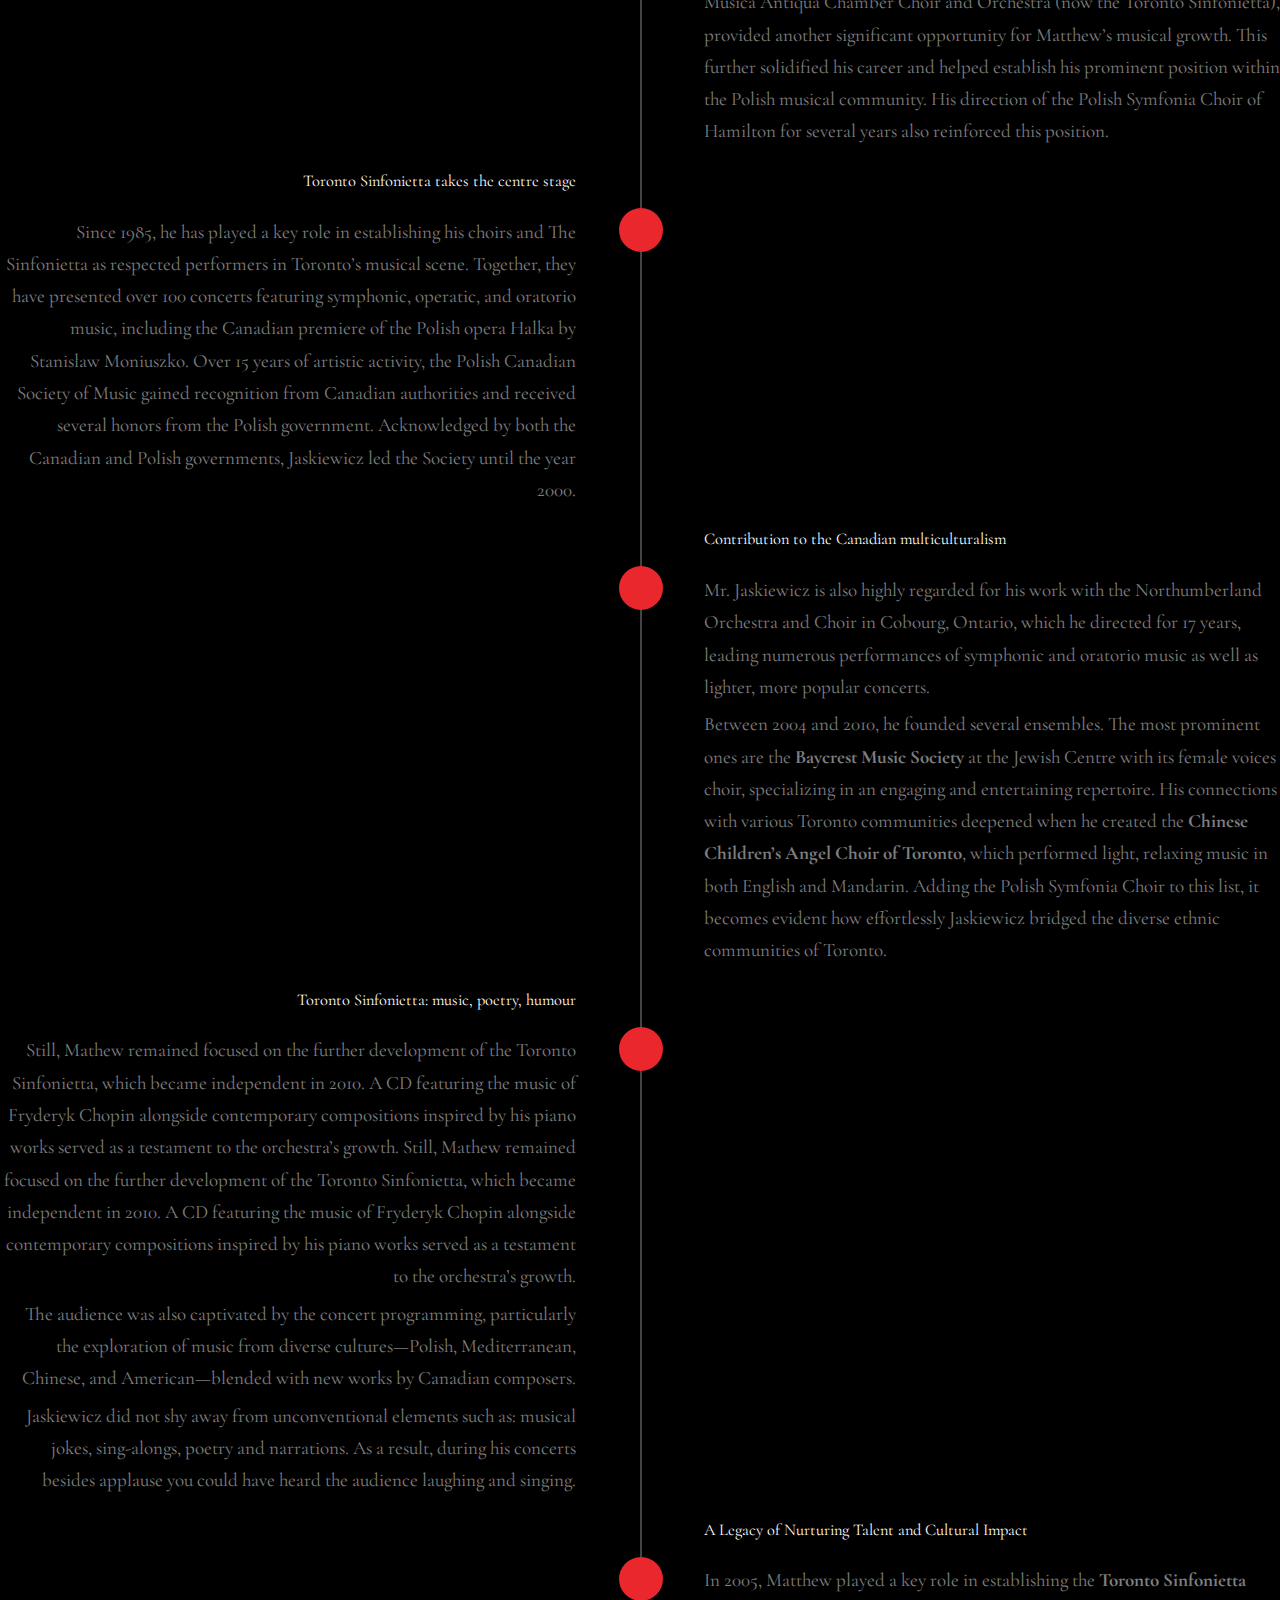
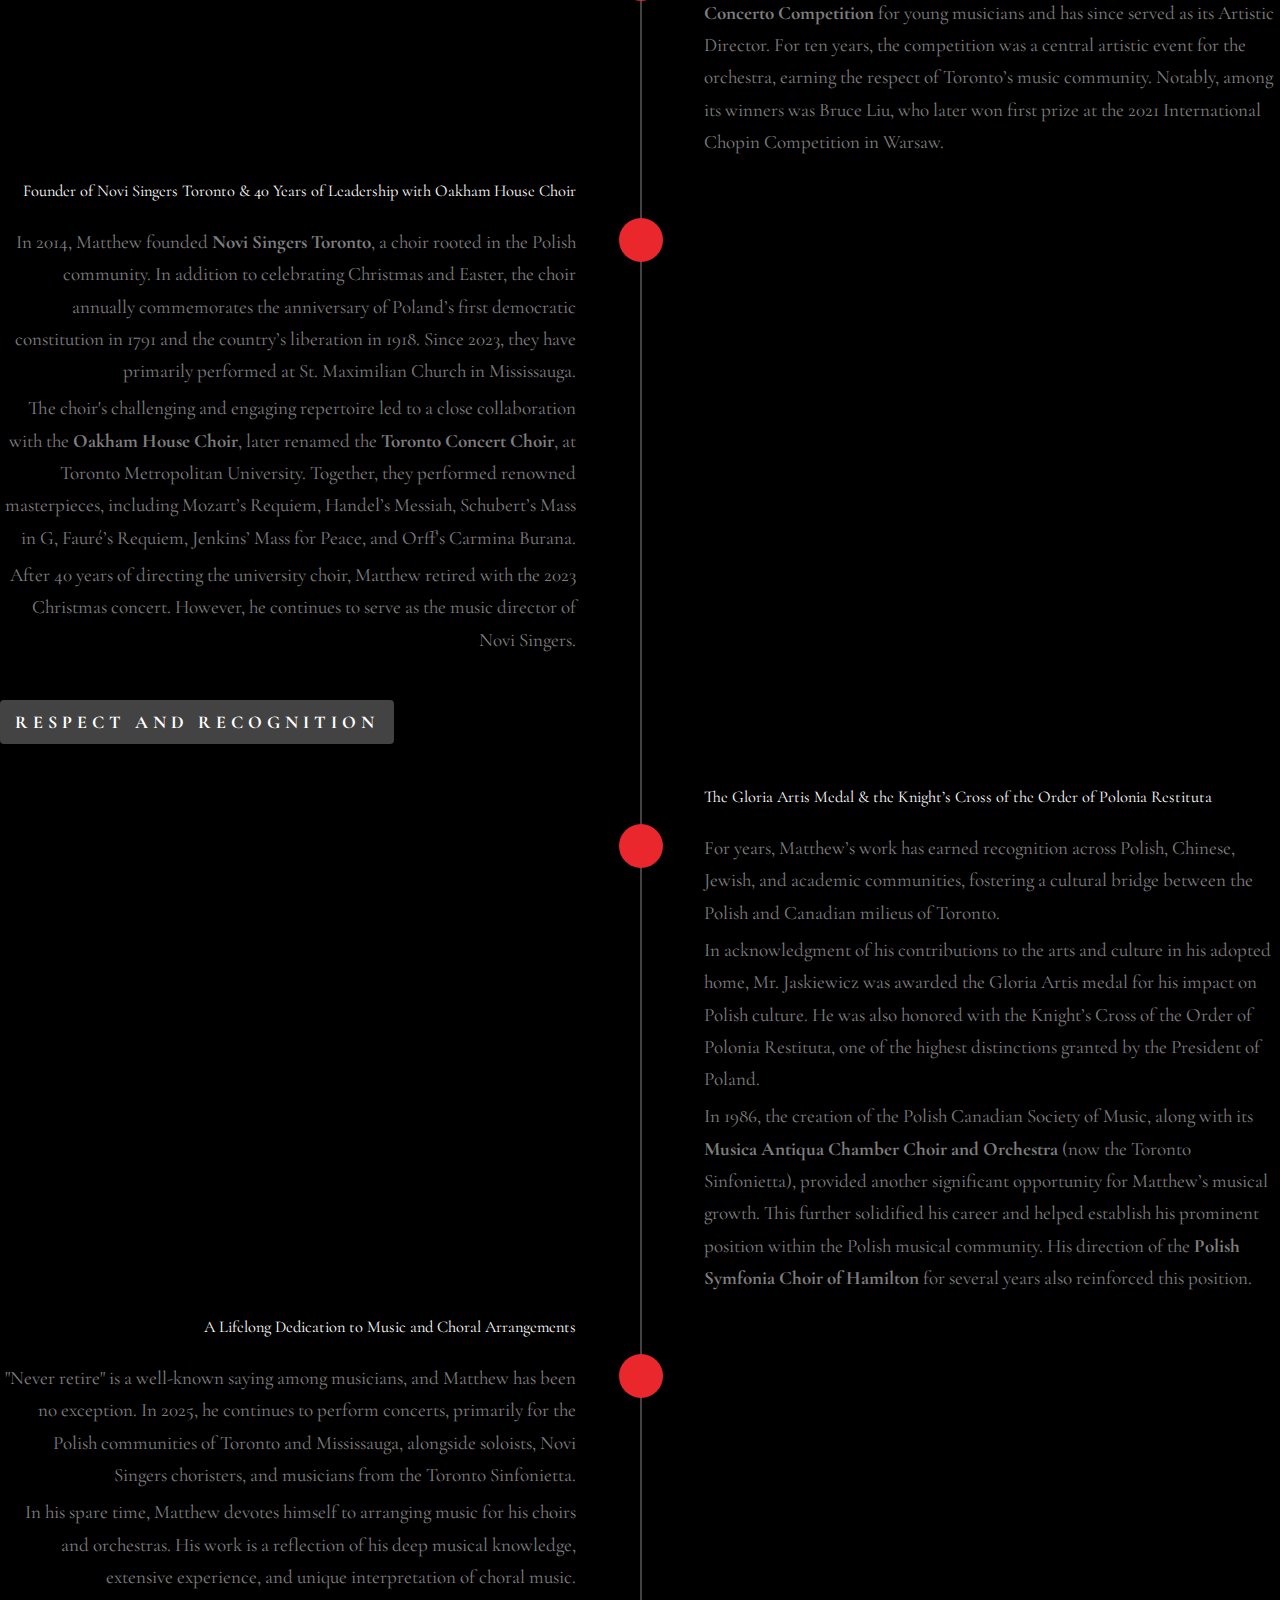
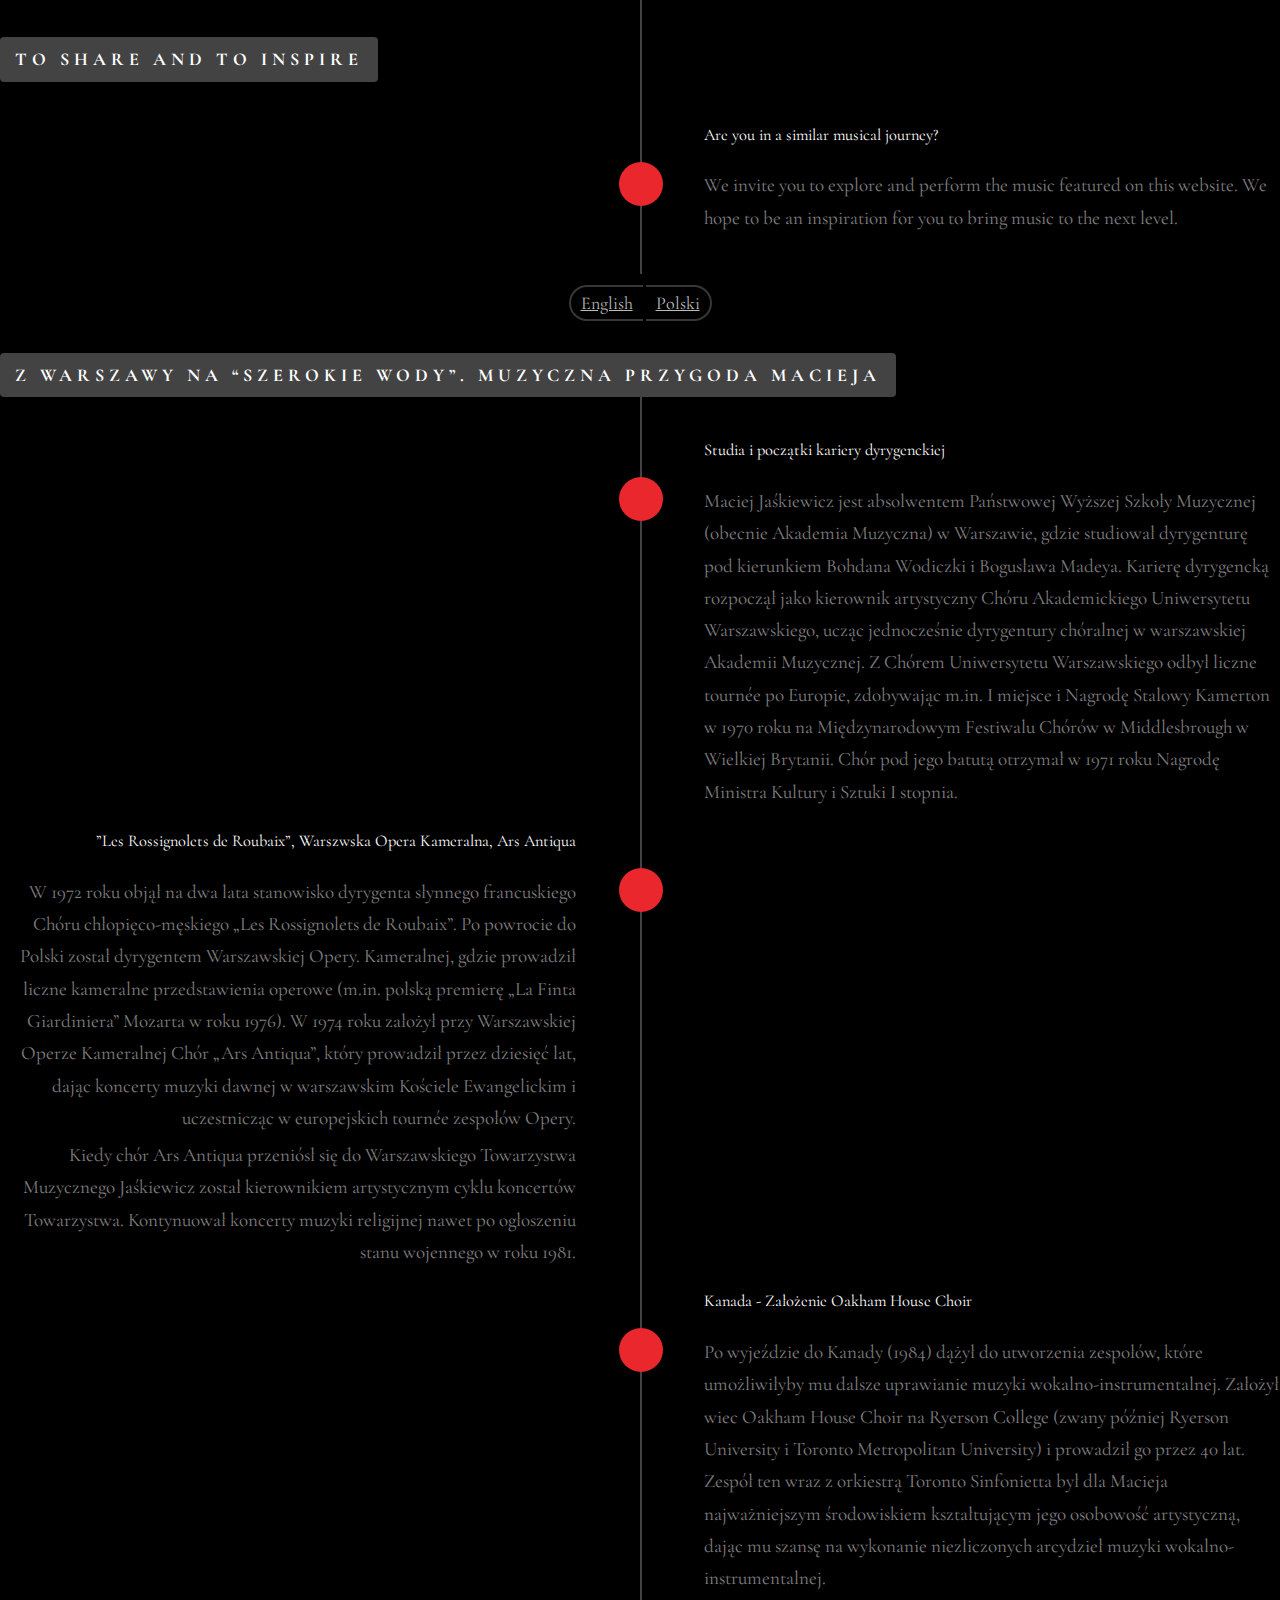
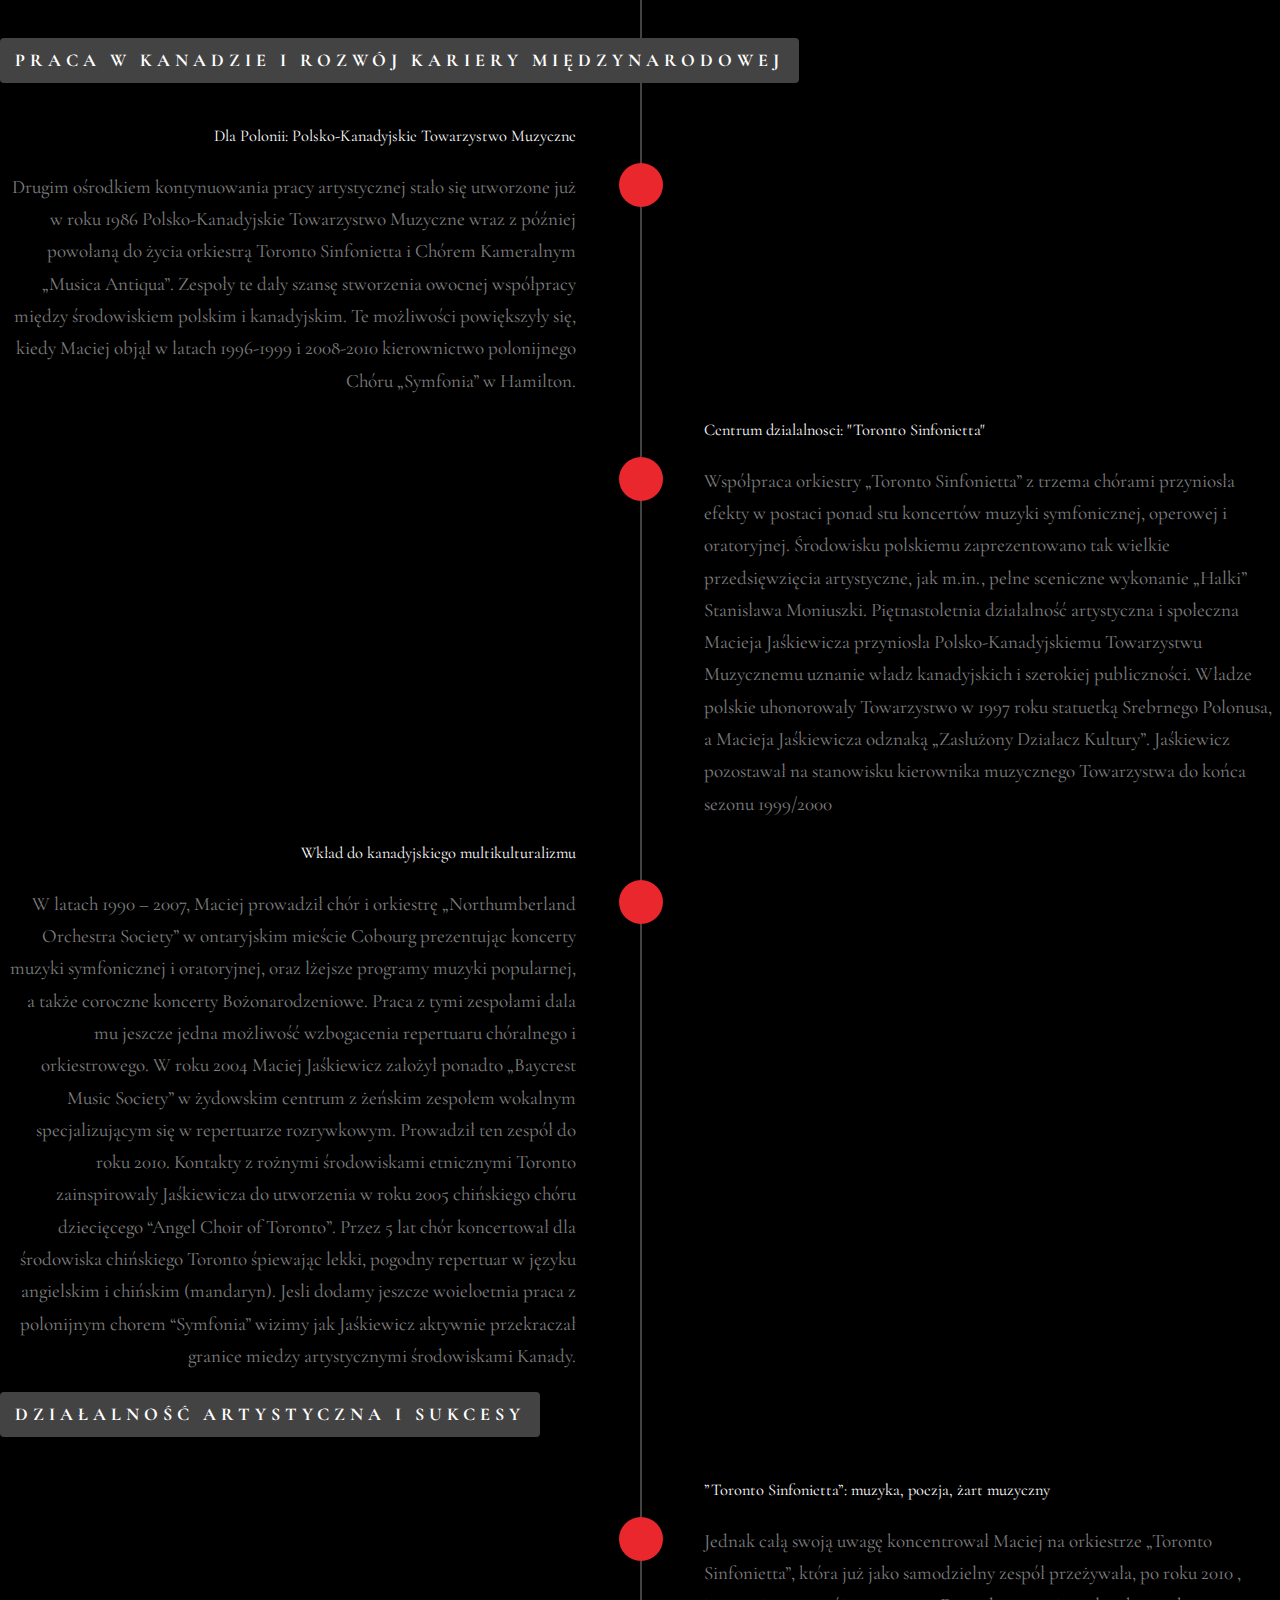
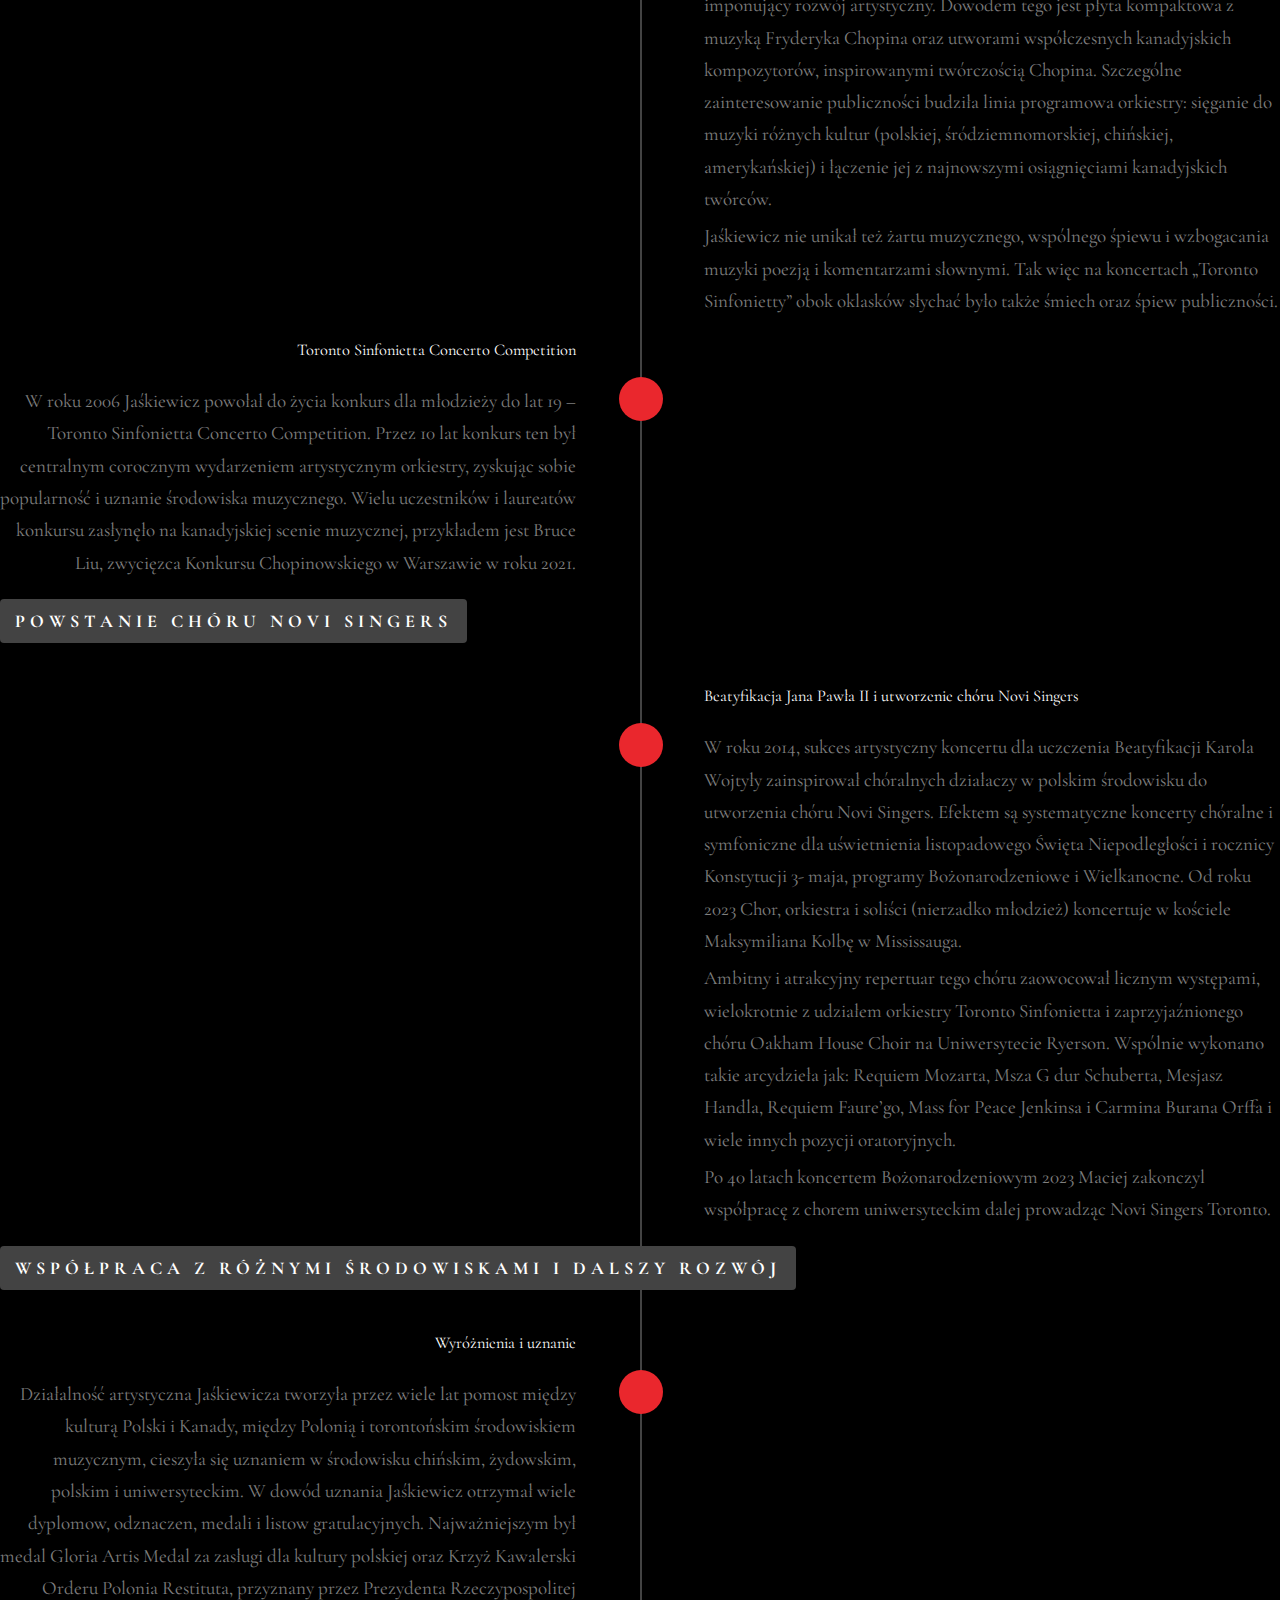
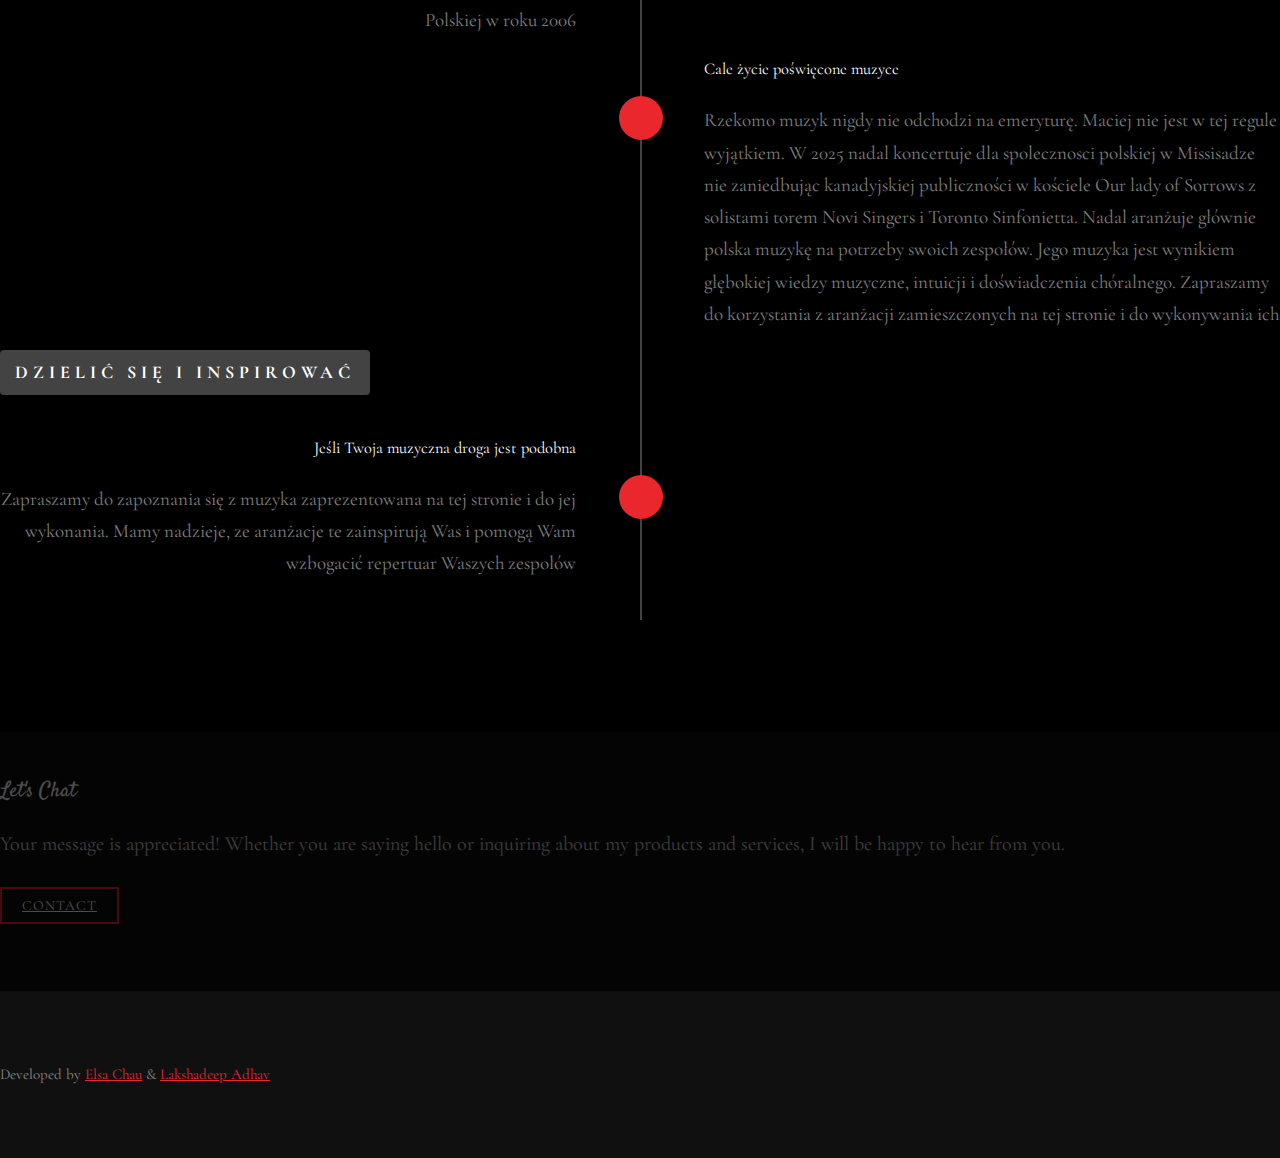
==== commit efae5e34: "Update timeline last Polish paragragh" ====
--- a/about.html
+++ b/about.html
@@ -278,7 +278,7 @@
 							<h3 class="timeline-title">Are you in a similar musical journey?</h3>
 						</div>
 						<div class="timeline-body">
-							<p>We invite you to explore and perform the music featured on this website. We hope to be an inspiration for you to bring music to the nect level.</p>
+							<p>We invite you to explore and perform the music featured on this website. We hope to be an inspiration for you to bring music to the next level.</p>
 						</div>
 			    	</ul>
 				</div>
@@ -548,11 +548,10 @@
 							<div class="timeline-panel">
 								<div class="timeline-heading">
 									<h3 class="timeline-title">
-										Czy jesteś w podobnej podróży?</h3>
-								</div>
-								<div class="timeline-body">
-									<p>Zapraszamy do eksploracji i wykonywania muzyki prezentowanej na tej stronie. Mamy nadzieję, że będziemy dla Ciebie inspiracją, aby przenieść muzykę na następny poziom.
-									</p>
+										Jeśli Twoja muzyczna droga jest podobna</h3>
+								</div>
+								<div class="timeline-body">
+									<p>Zapraszamy do zapoznania się z muzyka zaprezentowana na tej stronie i do jej wykonania. Mamy nadzieje, ze aranżacje te  zainspirują Was i pomogą Wam wzbogacić repertuar Waszych zespołów</p>
 								</div>
 							</div>
 						</li>
--- a/css/style.css
+++ b/css/style.css
@@ -0,0 +1,2479 @@
+@font-face {
+  font-family: 'icomoon';
+  src: url("../fonts/icomoon/icomoon.eot?srf3rx");
+  src: url("../fonts/icomoon/icomoon.eot?srf3rx#iefix") format("embedded-opentype"), url("../fonts/icomoon/icomoon.ttf?srf3rx") format("truetype"), url("../fonts/icomoon/icomoon.woff?srf3rx") format("woff"), url("../fonts/icomoon/icomoon.svg?srf3rx#icomoon") format("svg");
+  font-weight: normal;
+  font-style: normal;
+}
+/* =======================================================
+*
+* 	Template Style 
+*
+* ======================================================= */
+body {
+  font-family: "Cormorant Garamond", Georgia, serif;
+  font-weight: 400;
+  font-size: 18px;
+  line-height: 1.7;
+  color: rgba(255, 255, 255, 0.3);
+  background: #000 url(../images/broken_noise.png) repeat;
+}
+@media (-webkit-min-device-pixel-ratio: 2), (min-resolution: 192dpi) {
+  body {
+    background: #000 url(../images/broken_noise.png) repeat;
+  }
+}
+
+#page {
+  position: relative;
+  overflow-x: hidden;
+  width: 100%;
+  height: 100%;
+  -webkit-transition: 0.5s;
+  -o-transition: 0.5s;
+  transition: 0.5s;
+}
+.offcanvas #page {
+  overflow: hidden;
+  position: absolute;
+}
+.offcanvas #page:after {
+  -webkit-transition: 2s;
+  -o-transition: 2s;
+  transition: 2s;
+  position: absolute;
+  top: 0;
+  right: 0;
+  bottom: 0;
+  left: 0;
+  z-index: 101;
+  background: rgba(0, 0, 0, 0.7);
+  content: "";
+}
+
+a {
+  color: #ea272d;
+  -webkit-transition: 0.5s;
+  -o-transition: 0.5s;
+  transition: 0.5s;
+}
+a:hover, a:active, a:focus {
+  color: #ea272d;
+  outline: none;
+  text-decoration: none;
+}
+
+p {
+  margin-bottom: 30px;
+  font-style: 18px;
+}
+
+h1, h2, h3, h4, h5, h6, figure {
+  color: #000;
+  font-family: "Cormorant Garamond", Georgia, serif;
+  font-weight: 400;
+  margin: 0 0 20px 0;
+}
+
+::-webkit-selection {
+  color: #fff;
+  background: #ea272d;
+}
+
+::-moz-selection {
+  color: #fff;
+  background: #ea272d;
+}
+
+::selection {
+  color: #fff;
+  background: #ea272d;
+}
+
+.fh5co-nav {
+  position: fixed;
+  width: 100%;
+  left: 0;
+  right: 0;
+  background: transparent;
+  z-index: 1001;
+  top: 0;
+  padding: 14px 0;
+  -webkit-transition: 0.3s;
+  -o-transition: 0.3s;
+  transition: 0.3s;
+}
+@media screen and (max-width: 480px) {
+  .fh5co-nav {
+    position: absolute;
+  }
+}
+.fh5co-nav.scrolled {
+  background: #000 url(../images/broken_noise.png) repeat;
+  top: -82px;
+}
+@media (-webkit-min-device-pixel-ratio: 2), (min-resolution: 192dpi) {
+  .fh5co-nav.scrolled {
+    background: #000 url(../images/broken_noise.png) repeat;
+  }
+}
+@media screen and (max-width: 480px) {
+  .fh5co-nav.scrolled {
+    background: transparent;
+  }
+}
+.fh5co-nav #fh5co-logo {
+  font-size: 32px;
+  margin: 0;
+  padding: 0;
+  font-weight: 700;
+  font-family: "Cormorant Garamond", Georgia, serif;
+  color: #fff !important;
+}
+.scrolled .fh5co-nav #fh5co-logo {
+  color: #000 !important;
+}
+.fh5co-nav #fh5co-logo a {
+  font-size: 42px;
+  color: #fff !important;
+}
+.scrolled .fh5co-nav #fh5co-logo a {
+  color: #000 !important;
+}
+.fh5co-nav #fh5co-logo a span {
+  color: #ea272d;
+}
+@media screen and (max-width: 768px) {
+  .fh5co-nav .menu-1 {
+    display: none;
+  }
+  .arrangements-page #fh5co-blog {
+    margin-top: 80px;
+  }
+}
+.fh5co-nav ul {
+  padding: 0;
+  margin: 5px 0 0 0;
+}
+.fh5co-nav ul li {
+  padding: 0;
+  margin: 0;
+  list-style: none;
+  display: inline;
+}
+.fh5co-nav ul li > a {
+  text-transform: uppercase;
+  letter-spacing: 1px;
+  font-size: 18px;
+}
+.fh5co-nav ul li a {
+  padding: 30px 15px;
+  color: rgba(255, 255, 255, 0.7);
+  -webkit-transition: 0.5s;
+  -o-transition: 0.5s;
+  transition: 0.5s;
+}
+.scrolled .fh5co-nav ul li a {
+  color: rgba(0, 0, 0, 0.7);
+}
+.fh5co-nav ul li a:hover, .fh5co-nav ul li a:focus, .fh5co-nav ul li a:active {
+  color: white;
+}
+.scrolled .fh5co-nav ul li a:hover, .scrolled .fh5co-nav ul li a:focus, .scrolled .fh5co-nav ul li a:active {
+  color: black;
+}
+.fh5co-nav ul li.has-dropdown {
+  position: relative;
+}
+.fh5co-nav ul li.has-dropdown .dropdown {
+  width: 140px;
+  -webkit-box-shadow: 0px 14px 16px -9px rgba(0, 0, 0, 0.75);
+  -moz-box-shadow: 0px 14px 16px -9px rgba(0, 0, 0, 0.75);
+  box-shadow: 0px 14px 16px -9px rgba(0, 0, 0, 0.75);
+  z-index: 1002;
+  visibility: hidden;
+  opacity: 0;
+  position: absolute;
+  top: 40px;
+  left: 0;
+  text-align: left;
+  background: #ea272d;
+  padding: 20px;
+  -webkit-border-radius: 4px;
+  -moz-border-radius: 4px;
+  -ms-border-radius: 4px;
+  border-radius: 4px;
+  -webkit-transition: 0s;
+  -o-transition: 0s;
+  transition: 0s;
+}
+.fh5co-nav ul li.has-dropdown .dropdown:before {
+  bottom: 100%;
+  left: 40px;
+  border: solid transparent;
+  content: " ";
+  height: 0;
+  width: 0;
+  position: absolute;
+  pointer-events: none;
+  border-bottom-color: #ea272d;
+  border-width: 8px;
+  margin-left: -8px;
+}
+.fh5co-nav ul li.has-dropdown .dropdown li {
+  display: block;
+  margin-bottom: 7px;
+}
+.fh5co-nav ul li.has-dropdown .dropdown li:last-child {
+  margin-bottom: 0;
+}
+.fh5co-nav ul li.has-dropdown .dropdown li a {
+  font-size: 17px;
+  padding: 2px 0;
+  display: block;
+  color: white;
+  line-height: 1.2;
+  text-transform: none;
+  letter-spacing: 0;
+}
+.fh5co-nav ul li.has-dropdown .dropdown li a:hover {
+  color: #fff;
+}
+.fh5co-nav ul li.has-dropdown:hover a, .fh5co-nav ul li.has-dropdown:focus a {
+  color: #fff;
+}
+.scrolled .fh5co-nav ul li.has-dropdown:hover a, .scrolled .fh5co-nav ul li.has-dropdown:focus a {
+  color: rgba(0, 0, 0, 0.7);
+}
+.fh5co-nav ul li.active > a {
+  color: #fff;
+  position: relative;
+}
+.scrolled .fh5co-nav ul li.active > a {
+  color: rgba(0, 0, 0, 0.7);
+}
+.fh5co-nav ul li.active > a:after {
+  position: absolute;
+  bottom: 25px;
+  left: 0;
+  right: 0;
+  content: '';
+  width: 30px;
+  height: 2px;
+  background: #ea272d;
+  margin: 0 auto;
+}
+
+#fh5co-counter,
+.fh5co-bg,
+#fh5co-gallery .fh5co-bg-img,
+#fh5co-gallery .fh5co-gallery_big,
+.product {
+  background-size: cover;
+  background-position: center center;
+  background-repeat: no-repeat;
+  position: relative;
+}
+
+#fh5co-header {
+  background-size: cover;
+  background-repeat: no-repeat;
+  background-attachment: fixed;
+  position: relative;
+}
+@media screen and (max-width: 768px) {
+  #fh5co-header {
+    background-position: center center;
+    background-attachment: scroll;
+  }
+}
+#fh5co-header .overlay {
+  z-index: 0;
+  position: absolute;
+  bottom: 0;
+  top: 0;
+  left: 0;
+  right: 0;
+  background: rgba(0, 0, 0, 0.5);
+}
+
+@media screen and (max-width: 768px) {
+  #fh5co-header,
+  .fh5co-cover {
+    padding: 3em 0;
+  }
+}
+#fh5co-header .display-t,
+.fh5co-cover .display-t {
+  display: table;
+  width: 100%;
+}
+@media screen and (max-width: 768px) {
+  #fh5co-header .display-t,
+  .fh5co-cover .display-t {
+    padding: 3em 0;
+  }
+}
+#fh5co-header .display-tc,
+.fh5co-cover .display-tc {
+  display: table-cell !important;
+  vertical-align: middle;
+  width: 100%;
+}
+@media screen and (max-width: 768px) {
+  #fh5co-header .display-tc,
+  .fh5co-cover .display-tc {
+    padding: 3em 0;
+  }
+}
+#fh5co-header .display-tc h1, #fh5co-header .display-tc h2,
+.fh5co-cover .display-tc h1,
+.fh5co-cover .display-tc h2 {
+  margin: 0;
+  padding: 0;
+  color: white;
+}
+#fh5co-header .display-tc h1,
+.fh5co-cover .display-tc h1 {
+  margin-bottom: 0px;
+  font-size: 74px;
+  font-size: 80px;
+  font-weight: 700;
+}
+@media screen and (max-width: 768px) {
+  #fh5co-header .display-tc h1,
+  .fh5co-cover .display-tc h1 {
+    font-size: 42px;
+    line-height: 50px;
+  }
+}
+#fh5co-header .display-tc h1 em,
+.fh5co-cover .display-tc h1 em {
+  font-style: italic;
+  font-weight: 600;
+}
+#fh5co-header .display-tc h2,
+.fh5co-cover .display-tc h2 {
+  font-size: 30px;
+  line-height: 1.5;
+  margin-bottom: 30px;
+  font-style: italic;
+}
+#fh5co-header .display-tc h2 a,
+.fh5co-cover .display-tc h2 a {
+  display: -moz-inline-stack;
+  display: inline-block;
+  zoom: 1;
+  *display: inline;
+  color: #fff;
+  position: relative;
+}
+#fh5co-header .display-tc h2 a:before,
+.fh5co-cover .display-tc h2 a:before {
+  background: #ea272d;
+  content: "";
+  position: absolute;
+  bottom: 0;
+  height: 2px;
+  width: 100%;
+}
+#fh5co-header .display-tc .btn,
+.fh5co-cover .display-tc .btn {
+  padding: 10px 30px;
+  color: #fff;
+  border: none !important;
+  font-size: 18px;
+}
+@media screen and (max-width: 768px) {
+  #fh5co-header .display-tc .btn,
+  .fh5co-cover .display-tc .btn {
+    width: 80%;
+    margin: 0 auto;
+  }
+}
+#fh5co-header .display-tc .btn.btn-learn,
+.fh5co-cover .display-tc .btn.btn-learn {
+  background: #fee856;
+  border: none;
+  color: #000 !important;
+}
+#fh5co-header .display-tc .btn.btn-learn:hover, #fh5co-header .display-tc .btn.btn-learn:focus,
+.fh5co-cover .display-tc .btn.btn-learn:hover,
+.fh5co-cover .display-tc .btn.btn-learn:focus {
+  background: rgba(254, 232, 86, 0.9) !important;
+  color: #000 !important;
+}
+#fh5co-header .display-tc .btn:hover, #fh5co-header .display-tc .btn:focus,
+.fh5co-cover .display-tc .btn:hover,
+.fh5co-cover .display-tc .btn:focus {
+  color: #fff !important;
+}
+#fh5co-header .display-tc .btn.btn-demo,
+.fh5co-cover .display-tc .btn.btn-demo {
+  background: #ea272d;
+  border: none;
+}
+#fh5co-header .display-tc .btn.btn-demo:hover, #fh5co-header .display-tc .btn.btn-demo:focus,
+.fh5co-cover .display-tc .btn.btn-demo:hover,
+.fh5co-cover .display-tc .btn.btn-demo:focus {
+  background: rgba(234, 39, 45, 0.9) !important;
+  color: #fff !important;
+}
+#fh5co-header .display-tc .btn:hover,
+.fh5co-cover .display-tc .btn:hover {
+  background: #ea272d !important;
+  -webkit-box-shadow: 0px 14px 30px -15px rgba(0, 0, 0, 0.75) !important;
+  -moz-box-shadow: 0px 14px 30px -15px rgba(0, 0, 0, 0.75) !important;
+  box-shadow: 0px 14px 30px -15px rgba(0, 0, 0, 0.75) !important;
+}
+#fh5co-header .display-tc .form-inline .form-group,
+.fh5co-cover .display-tc .form-inline .form-group {
+  width: 100% !important;
+  margin-bottom: 10px;
+}
+#fh5co-header .display-tc .form-inline .form-group .form-control,
+.fh5co-cover .display-tc .form-inline .form-group .form-control {
+  width: 100%;
+  background: #fff;
+  border: none;
+}
+
+.fh5co-section {
+  padding: 7em 0;
+}
+@media screen and (max-width: 480px) {
+  .fh5co-section {
+    padding: 3em 0;
+  }
+}
+
+.fh5co-section p {
+  color: rgba(255, 255, 255, 0.5);
+  font-size: 24px;
+  line-height: 1.5;
+  margin-top: 10px;
+}
+
+@media screen and (max-width: 992px) {
+.fh5co-section p {
+  font-size: 18px;
+}
+}
+.section-heading {
+  width: 100%;
+  float: left;
+  margin-bottom: 50px;
+}
+.section-heading h2 {
+  font-size: 35px;
+  color: #e5e5e5;
+  font-family: "Satisfy", cursive;
+}
+
+#fh5co-about .img-wrap img {
+  margin-bottom: 30px;
+  opacity: 0.7;
+}
+@media screen and (max-width: 992px) {
+  #fh5co-about .img-wrap img {
+    max-height: fit-content !important;
+    width: 100%;
+    margin-top: -15% !important;
+  }
+  .img-wrap {
+    height: 250px;
+    overflow: hidden;
+  }
+}
+
+#fh5co-featured-menu .fh5co-heading, #fh5co-gallery .fh5co-heading, #fh5co-reservation-form .fh5co-heading {
+  margin-bottom: 170px;
+}
+@media screen and (max-width: 768px) {
+  #fh5co-featured-menu .fh5co-heading, #fh5co-gallery .fh5co-heading, #fh5co-reservation-form .fh5co-heading {
+    margin-bottom: 50px;
+  }
+}
+#fh5co-featured-menu .fh5co-heading h2, #fh5co-gallery .fh5co-heading h2, #fh5co-reservation-form .fh5co-heading h2 {
+  color: #fff;
+  font-family: "Satisfy", cursive;
+}
+#fh5co-featured-menu .fh5co-item-wrap, #fh5co-gallery .fh5co-item-wrap, #fh5co-reservation-form .fh5co-item-wrap {
+  padding-left: 20px;
+  padding-right: 20px;
+}
+#fh5co-featured-menu .fh5co-item, #fh5co-gallery .fh5co-item, #fh5co-reservation-form .fh5co-item {
+  float: left;
+  width: 100%;
+  background: #fff;
+}
+#fh5co-featured-menu .fh5co-item.margin_top, #fh5co-gallery .fh5co-item.margin_top, #fh5co-reservation-form .fh5co-item.margin_top {
+  margin-top: 150px;
+}
+@media screen and (max-width: 480px) {
+  #fh5co-featured-menu .fh5co-item.margin_top, #fh5co-gallery .fh5co-item.margin_top, #fh5co-reservation-form .fh5co-item.margin_top {
+    margin-top: 0;
+  }
+}
+#fh5co-featured-menu .fh5co-item h3, #fh5co-gallery .fh5co-item h3, #fh5co-reservation-form .fh5co-item h3 {
+  margin-bottom: 0px;
+  color: #fff;
+}
+#fh5co-featured-menu .fh5co-item .fh5co-price, #fh5co-gallery .fh5co-item .fh5co-price, #fh5co-reservation-form .fh5co-item .fh5co-price {
+  font-style: 20px;
+  color: #fee856;
+  margin-bottom: 20px;
+  font-size: 30px;
+  display: block;
+}
+#fh5co-featured-menu .fh5co-item img, #fh5co-gallery .fh5co-item img, #fh5co-reservation-form .fh5co-item img {
+  margin-bottom: 30px;
+}
+
+#fh5co-gallery .fh5co-gallery_item {
+  padding-left: 10px;
+  padding-right: 10px;
+  overflow: hidden;
+}
+#fh5co-gallery .fh5co-bg-img, #fh5co-gallery .fh5co-gallery_big {
+  float: left;
+  margin-bottom: 20px;
+  background-size: cover;
+  cursor: zoom-in;
+}
+#fh5co-gallery .fh5co-bg-img {
+  height: 200px;
+}
+#fh5co-gallery .fh5co-gallery_big {
+  height: 420px;
+}
+@media screen and (max-width: 768px) {
+  #fh5co-gallery .fh5co-gallery_big {
+    height: 200px;
+  }
+}
+
+#form-wrap {
+  border: 4px solid rgba(255, 255, 255, 0.04);
+  padding: 30px;
+}
+#form-wrap .form-group:last-child {
+  margin-bottom: 0 !important;
+}
+
+#fh5co-featured-testimony {
+  border: none !important;
+}
+#fh5co-featured-testimony .fh5co-heading {
+  margin-bottom: 170px;
+}
+@media screen and (max-width: 768px) {
+  #fh5co-featured-testimony .fh5co-heading {
+    margin-bottom: 50px;
+  }
+}
+#fh5co-featured-testimony .fh5co-heading h2 {
+  color: #fff;
+  font-family: "Satisfy", cursive;
+}
+#fh5co-featured-testimony .img-to-responsive img {
+  margin-bottom: 20px;
+}
+@media screen and (max-width: 768px) {
+  #fh5co-featured-testimony .img-to-responsive img {
+    max-width: 100%;
+  }
+}
+#fh5co-featured-testimony blockquote {
+  border: none;
+  position: relative;
+  margin-top: 100px;
+}
+@media screen and (max-width: 992px) {
+  #fh5co-featured-testimony blockquote {
+    margin-top: 0;
+  }
+}
+#fh5co-featured-testimony blockquote p {
+  font-size: 40px;
+  line-height: 50px;
+  font-style: italic;
+  font-weight: 300;
+  color: #fff;
+}
+@media screen and (max-width: 992px) {
+  #fh5co-featured-testimony blockquote p {
+    font-size: 30px;
+    line-height: 40px;
+  }
+}
+#fh5co-featured-testimony blockquote .author {
+  color: rgba(255, 255, 255, 0.7);
+  font-size: 30px;
+}
+@media screen and (max-width: 992px) {
+  #fh5co-featured-testimony blockquote .author {
+    color: rgba(255, 255, 255, 0.3);
+  }
+}
+
+#fh5co-slider .fh5co-heading h2 {
+  font-family: "Satisfy", cursive;
+  color: #fff;
+}
+
+#fh5co-slider-wrwap {
+  height: 500px !important;
+  background: url(../images/loader.gif) no-repeat center center;
+}
+#fh5co-slider-wrwap .btn {
+  font-size: 24px;
+}
+#fh5co-slider-wrwap .btn.btn-primary {
+  padding: 14px 30px !important;
+}
+#fh5co-slider-wrwap .flexslider {
+  border: none;
+  z-index: 1;
+  margin-bottom: 0;
+}
+#fh5co-slider-wrwap .flexslider .slides {
+  position: relative;
+}
+#fh5co-slider-wrwap .flexslider .slides li {
+  background-repeat: no-repeat;
+  background-size: cover;
+  background-position: top center;
+  height: 600px !important;
+  position: relative;
+}
+#fh5co-slider-wrwap .flexslider .flex-control-nav {
+  top: -30px !important;
+  z-index: 1000;
+  right: 0;
+  float: right;
+  width: auto;
+}
+#fh5co-slider-wrwap .flexslider .flex-control-nav li {
+  margin-bottom: 10px;
+}
+#fh5co-slider-wrwap .flexslider .flex-control-nav li a {
+  background: #ea272d;
+  box-shadow: none;
+  width: 12px;
+  height: 12px;
+  cursor: pointer;
+  border: 2px solid transparent;
+}
+#fh5co-slider-wrwap .flexslider .flex-control-nav li a.flex-active {
+  cursor: pointer;
+  background: transparent;
+  border: 2px solid #fff;
+}
+#fh5co-slider-wrwap .flexslider .flex-direction-nav {
+  display: none;
+}
+#fh5co-slider-wrwap .flexslider .slider-text-bg {
+  margin-left: -150px;
+}
+@media screen and (max-width: 992px) {
+  #fh5co-slider-wrwap .flexslider .slider-text-bg {
+    margin-left: 0px;
+  }
+}
+#fh5co-slider-wrwap .flexslider .slider-text-bg .desc {
+  margin-top: 9em;
+  padding: 2em;
+  background: transparent;
+}
+@media screen and (max-width: 992px) {
+  #fh5co-slider-wrwap .flexslider .slider-text-bg .desc {
+    background: #000;
+  }
+}
+#fh5co-slider-wrwap .flexslider .slider-text-bg .desc h2 {
+  color: #fff !important;
+}
+@media screen and (max-width: 768px) {
+  #fh5co-slider-wrwap .flexslider .slider-text-bg .desc p {
+    display: none;
+  }
+}
+#fh5co-slider-wrwap .flexslider .slider-text,
+#fh5co-slider-wrwap .flexslider .slider-text-bg {
+  display: table;
+  opacity: 0;
+  height: 600px;
+  z-index: 9;
+}
+#fh5co-slider-wrwap .flexslider .slider-text > .slider-text-inner,
+#fh5co-slider-wrwap .flexslider .slider-text-bg > .slider-text-inner {
+  display: table-cell;
+  vertical-align: middle;
+  min-height: 500px;
+}
+
+.fh5co-bg-section {
+  background: rgba(234, 39, 45, 0.03);
+}
+
+#fh5co-slider,
+#fh5co-about,
+#fh5co-wireframe,
+#fh5co-started,
+#fh5co-portfolio,
+#fh5co-blog,
+#fh5co-gallery,
+#fh5co-content-section,
+#fh5co-contact,
+#fh5co-footer {
+  /* padding: 7em 0; */
+  padding: 3em 0;
+  clear: both;
+}
+@media screen and (max-width: 768px) {
+  #fh5co-slider,
+  #fh5co-about,
+  #fh5co-wireframe,
+  #fh5co-started,
+  #fh5co-portfolio,
+  #fh5co-blog,
+  #fh5co-content-section,
+  #fh5co-contact,
+  #fh5co-footer {
+    padding: 3em 0;
+  }
+}
+
+#fh5co-content {
+  border-bottom: 2px solid rgba(234, 39, 45, 0.1);
+}
+
+#fh5co-started {
+  border-bottom: none;
+}
+
+.fh5co-social-icons {
+  margin: 0;
+  padding: 0;
+}
+.fh5co-social-icons li {
+  margin: 0;
+  padding: 0;
+  list-style: none;
+  display: -moz-inline-stack;
+  display: inline-block;
+  zoom: 1;
+  *display: inline;
+}
+.fh5co-social-icons li a {
+  display: -moz-inline-stack;
+  display: inline-block;
+  zoom: 1;
+  *display: inline;
+  color: #ea272d;
+  padding-left: 10px;
+  padding-right: 10px;
+}
+.fh5co-social-icons li a i {
+  font-size: 20px;
+}
+
+#fh5co-started {
+  background-size: cover;
+  background-repeat: no-repeat;
+  position: relative;
+  float: left;
+  width: 100%;
+}
+#fh5co-started .overlay {
+  z-index: 0;
+  position: absolute;
+  bottom: 0;
+  top: 0;
+  left: 0;
+  right: 0;
+  background: rgba(0, 0, 0, 0.7);
+}
+#fh5co-started .fh5co-heading {
+  margin-bottom: 0;
+}
+#fh5co-started .fh5co-heading h2 {
+  font-family: "Satisfy", cursive;
+  color: #fff;
+  margin-bottom: 20px !important;
+}
+#fh5co-started .fh5co-heading p {
+  color: rgba(255, 255, 255, 0.8);
+  font-size: 20px;
+}
+
+.member {
+  width: 100%;
+  float: left;
+}
+.member .author {
+  background-size: cover;
+  background-position: center center;
+  background-repeat: no-repeat;
+  position: relative;
+  height: 400px;
+}
+.member .desc {
+  width: 80%;
+  margin: 0 auto;
+  margin-top: 4em;
+}
+.member .desc h3 {
+  margin-bottom: 10px;
+}
+.member .desc span {
+  display: block;
+  margin-bottom: 20px;
+  font-size: 14px;
+  color: rgba(0, 0, 0, 0.3);
+}
+
+#fh5co-timeline {
+  padding: 7em 0;
+}
+@media screen and (max-width: 768px) {
+  #fh5co-timeline {
+    padding: 3em 0;
+  }
+}
+#fh5co-timeline .timeline {
+  list-style: none;
+  padding: 20px 0 20px;
+  position: relative;
+}
+#fh5co-timeline .timeline:before {
+  top: 20px;
+  bottom: 0;
+  position: absolute;
+  content: " ";
+  width: 2px;
+  background: #434343;
+  left: 50%;
+  margin-left: 0px;
+}
+@media screen and (max-width: 768px) {
+  #fh5co-timeline .timeline:before {
+    margin-left: -64px;
+  }
+}
+@media screen and (max-width: 480px) {
+  #fh5co-timeline .timeline:before {
+    margin-left: -64px;
+  }
+}
+@media screen and (max-width: 768px) {
+  #fh5co-timeline .timeline .timeline-heading {
+    margin-bottom: 30px;
+  }
+}
+#fh5co-timeline .timeline .timeline-heading > div h3 {
+  display: inline-block;
+  padding: 7px 15px;
+  font-size: 18px;
+  text-transform: uppercase;
+  letter-spacing: 5px;
+  font-weight: bold;
+  color: #fff;
+  position: relative;
+  z-index: 99;
+  background: #434343;
+  -webkit-border-radius: 4px;
+  -moz-border-radius: 4px;
+  -ms-border-radius: 4px;
+  border-radius: 4px;
+}
+@media screen and (max-width: 768px) {
+  #fh5co-timeline .timeline .timeline-heading > div h3 {
+    float: left;
+    margin-bottom: 0;
+  }
+}
+#fh5co-timeline .timeline .timeline-heading h3 {
+  color: #fff;
+}
+#fh5co-timeline .timeline > li {
+  margin-bottom: 20px;
+  position: relative;
+}
+@media screen and (max-width: 768px) {
+  #fh5co-timeline .timeline > li {
+    margin-bottom: 4em;
+  }
+}
+#fh5co-timeline .timeline > li:before, #fh5co-timeline .timeline > li:after {
+  content: " ";
+  display: table;
+}
+#fh5co-timeline .timeline > li:after {
+  clear: both;
+}
+#fh5co-timeline .timeline > li > .timeline-panel {
+  width: 45%;
+  float: left;
+  margin-bottom: 0;
+  position: relative;
+  -webkit-border-radius: 4px;
+  -moz-border-radius: 4px;
+  -ms-border-radius: 4px;
+  border-radius: 4px;
+}
+@media screen and (max-width: 768px) {
+  #fh5co-timeline .timeline > li > .timeline-panel {
+    width: 85% !important;
+  }
+}
+@media screen and (max-width: 480px) {
+  #fh5co-timeline .timeline > li > .timeline-panel {
+    width: 85% !important;
+  }
+  #fh5co-timeline .timeline > li > .timeline-panel:before {
+    top: 30px;
+  }
+  #fh5co-timeline .timeline > li > .timeline-panel:after {
+    top: 31px;
+  }
+}
+#fh5co-timeline .timeline > li > .timeline-badge {
+  color: #fff;
+  width: 44px;
+  height: 44px;
+  line-height: 50px;
+  font-size: 1.4em;
+  text-align: center;
+  position: absolute;
+  top: 40px;
+  left: 50%;
+  margin-left: -21px;
+  background-color: #ea272d;
+  z-index: 100;
+  display: table;
+  -webkit-border-radius: 50%;
+  -moz-border-radius: 50%;
+  -ms-border-radius: 50%;
+  border-radius: 50%;
+}
+@media screen and (max-width: 768px) {
+  #fh5co-timeline .timeline > li > .timeline-badge {
+    margin-left: -10px !important;
+  }
+}
+@media screen and (max-width: 992px) {
+  #fh5co-timeline .timeline > li > .timeline-badge {
+    margin-left: -10px !important;
+  }
+}
+#fh5co-timeline .timeline > li > .timeline-badge i {
+  display: table-cell;
+  vertical-align: middle;
+  height: 44px;
+  font-size: 18px;
+}
+#fh5co-timeline .timeline > li.timeline-unverted {
+  text-align: right;
+}
+@media screen and (max-width: 768px) {
+  #fh5co-timeline .timeline > li.timeline-unverted {
+    text-align: left;
+  }
+}
+#fh5co-timeline .timeline > li.timeline-inverted > .timeline-panel {
+  float: right;
+}
+#fh5co-timeline .timeline > li.timeline-inverted > .timeline-panel:before {
+  border-left-width: 0;
+  border-right-width: 15px;
+  left: -15px;
+  right: auto;
+}
+#fh5co-timeline .timeline > li.timeline-inverted > .timeline-panel:after {
+  border-left-width: 0;
+  border-right-width: 14px;
+  left: -14px;
+  right: auto;
+}
+#fh5co-timeline .timeline-title {
+  margin-top: 0;
+}
+#fh5co-timeline .company {
+  display: block;
+  margin-bottom: 20px;
+  letter-spacing: 2px;
+  font-weight: bold;
+}
+#fh5co-timeline .timeline-body > p,
+#fh5co-timeline .timeline-body > ul {
+  margin-bottom: 0;
+}
+#fh5co-timeline .timeline-body > p + p {
+  margin-top: 5px;
+}
+@media (max-width: 992px) {
+  #fh5co-timeline ul.timeline:before {
+    left: 90px;
+  }
+  #fh5co-timeline ul.timeline > li > .timeline-panel {
+    width: calc(100% - 200px);
+    width: -moz-calc(100% - 200px);
+    width: -webkit-calc(100% - 200px);
+  }
+  #fh5co-timeline ul.timeline > li > .timeline-badge {
+    left: 15px;
+    margin-left: 0;
+    top: 16px;
+  }
+  #fh5co-timeline ul.timeline > li > .timeline-panel {
+    float: right;
+  }
+  #fh5co-timeline ul.timeline > li > .timeline-panel:before {
+    border-left-width: 0;
+    border-right-width: 15px;
+    left: -15px;
+    right: auto;
+  }
+  #fh5co-timeline ul.timeline > li > .timeline-panel:after {
+    border-left-width: 0;
+    border-right-width: 14px;
+    left: -14px;
+    right: auto;
+  }
+}
+
+#fh5co-blog .fh5co-heading, #fh5co-contact .fh5co-heading {
+  margin-bottom: 170px;
+}
+@media screen and (max-width: 768px) {
+  #fh5co-blog .fh5co-heading, #fh5co-contact .fh5co-heading {
+    margin-bottom: 50px;
+  }
+}
+#fh5co-blog .fh5co-heading h2, #fh5co-contact .fh5co-heading h2 {
+  font-family: "Satisfy", cursive;
+  color: #fff;
+}
+
+.fh5co-blog {
+  width: 100%;
+  float: left;
+  margin-bottom: 40px;
+}
+@media screen and (max-width: 768px) {
+  .fh5co-blog {
+    width: 100%;
+  }
+}
+.fh5co-blog .blog-bg {
+  display: block;
+  width: 100%;
+  background-size: cover;
+  background-position: center center;
+  background-repeat: no-repeat;
+  position: relative;
+  height: 300px;
+}
+@media screen and (max-width: 768px) {
+  .fh5co-blog .blog-bg {
+    height: 400px;
+  }
+}
+.fh5co-blog .blog-text {
+  margin-bottom: 30px;
+  position: relative;
+  width: 100%;
+  padding: 30px;
+  float: left;
+  background: rgba(255, 255, 255, 0.03);
+  -webkit-box-shadow: 0px 2px 5px 0px rgba(0, 0, 0, 0.06);
+  -moz-box-shadow: 0px 2px 5px 0px rgba(0, 0, 0, 0.06);
+  box-shadow: 0px 2px 5px 0px rgba(0, 0, 0, 0.06);
+  -webkit-transition: 0.3s;
+  -o-transition: 0.3s;
+  transition: 0.3s;
+}
+.fh5co-blog .blog-text span {
+  display: inline-block;
+  margin-bottom: 20px;
+  font-size: 14px !important;
+  color: rgba(0, 0, 0, 0.3);
+}
+.fh5co-blog .blog-text .stuff {
+  margin: 0;
+  padding: 0;
+  border-top: 1px solid rgba(0, 0, 0, 0.05);
+  padding-top: 20px;
+}
+.fh5co-blog .blog-text .stuff li {
+  list-style: none;
+  display: inline-block;
+  margin-left: 10px;
+  color: #fff;
+}
+.fh5co-blog .blog-text .stuff li:first-child {
+  margin-left: 0;
+}
+.fh5co-blog .blog-text .stuff li:last-child {
+  float: right;
+}
+.fh5co-blog .blog-text .stuff li:last-child i {
+  padding-right: 0;
+  padding-left: 10px;
+}
+.fh5co-blog .blog-text .stuff li i {
+  margin-top: 7px;
+  margin-right: 5px;
+  color: rgba(255, 255, 255, 0.5);
+  float: left;
+  font-size: 14px;
+  padding-right: 5px;
+}
+.fh5co-blog .blog-text h3 {
+  font-size: 24px;
+  margin-bottom: 20px;
+  line-height: 1.5;
+}
+.fh5co-blog .blog-text h3 a {
+  color: white;
+}
+
+.fh5co-portfolio {
+  width: 100%;
+  float: left;
+  margin-bottom: 40px;
+}
+.fh5co-portfolio > a {
+  width: 100%;
+  float: left;
+  -webkit-box-shadow: 0px 2px 5px 0px rgba(0, 0, 0, 0.06);
+  -moz-box-shadow: 0px 2px 5px 0px rgba(0, 0, 0, 0.06);
+  box-shadow: 0px 2px 5px 0px rgba(0, 0, 0, 0.06);
+}
+.fh5co-portfolio > a:hover {
+  webkit-box-shadow: 0px 8px 16px -4px rgba(0, 0, 0, 0.13);
+  -moz-box-shadow: 0px 8px 16px -4px rgba(0, 0, 0, 0.13);
+  box-shadow: 0px 8px 16px -4px rgba(0, 0, 0, 0.13);
+}
+.fh5co-portfolio .portfolio-entry {
+  width: 100%;
+  float: left;
+  background-size: cover;
+  background-position: center center;
+  background-repeat: no-repeat;
+  position: relative;
+  height: 300px;
+}
+@media screen and (max-width: 768px) {
+  .fh5co-portfolio .portfolio-entry {
+    height: 400px;
+  }
+}
+.fh5co-portfolio .portfolio-text {
+  width: 100%;
+  float: left;
+  padding: 20px;
+}
+.fh5co-portfolio .portfolio-text .stuff {
+  margin: 0;
+  padding: 0;
+  border-top: 1px solid rgba(0, 0, 0, 0.05);
+  padding-top: 20px;
+}
+.fh5co-portfolio .portfolio-text .stuff li {
+  list-style: none;
+  display: inline-block;
+  margin-left: 10px;
+  color: rgba(0, 0, 0, 0.3);
+}
+.fh5co-portfolio .portfolio-text .stuff li:first-child {
+  margin-left: 0;
+}
+.fh5co-portfolio .portfolio-text .stuff li:last-child {
+  float: right;
+}
+.fh5co-portfolio .portfolio-text .stuff li i {
+  font-size: 14px;
+  padding-right: 5px;
+}
+
+.fh5co-team {
+  position: relative;
+  background: #fff;
+  padding: 30px;
+  border-radius: 5px;
+  margin-bottom: 30px;
+  -webkit-box-shadow: 0px 2px 5px 0px rgba(0, 0, 0, 0.06);
+  -moz-box-shadow: 0px 2px 5px 0px rgba(0, 0, 0, 0.06);
+  box-shadow: 0px 2px 5px 0px rgba(0, 0, 0, 0.06);
+}
+@media screen and (max-width: 768px) {
+  .fh5co-team {
+    border-right: 0;
+    margin-bottom: 80px;
+  }
+}
+.fh5co-team h2 {
+  font-size: 16px;
+  letter-spacing: 2px;
+  text-transform: uppercase;
+  font-weight: bold;
+  margin-bottom: 50px;
+}
+.fh5co-team figure {
+  position: relative;
+  top: 0px;
+  background-size: cover;
+  margin-bottom: 20px;
+}
+.fh5co-team figure img {
+  width: 150px;
+  height: 150px;
+  border: 10px solid #fff;
+  background-size: cover;
+  -webkit-border-radius: 50%;
+  -moz-border-radius: 50%;
+  -ms-border-radius: 50%;
+  border-radius: 50%;
+}
+.fh5co-team > div {
+  padding: 30px 30px 0 30px;
+}
+.fh5co-team > div h3 {
+  margin-bottom: 0;
+  font-size: 20px;
+  color: #ea272d;
+}
+.fh5co-team > div .position {
+  color: #d9d9d9;
+  margin-bottom: 30px;
+}
+.fh5co-team > div,
+.fh5co-team blockquote {
+  border: none;
+  padding: 0;
+  margin-bottom: 20px;
+}
+.fh5co-team > div p,
+.fh5co-team blockquote p {
+  font-size: 16px;
+  line-height: 1.5;
+  color: #555555;
+}
+.fh5co-team span {
+  color: #b3b3b3;
+}
+
+#fh5co-footer .fh5co-footer-links {
+  padding: 0;
+  margin: 0;
+}
+@media screen and (max-width: 768px) {
+  #fh5co-footer .fh5co-footer-links {
+    margin-bottom: 30px;
+  }
+}
+#fh5co-footer .fh5co-footer-links li {
+  padding: 0;
+  margin: 0;
+  list-style: none;
+  color: rgba(255, 255, 255, 0.5);
+}
+#fh5co-footer .fh5co-footer-links li a {
+  color: rgba(255, 255, 255, 0.5);
+  text-decoration: none;
+}
+#fh5co-footer .fh5co-footer-links li a:hover {
+  text-decoration: underline;
+  color: #ea272d;
+}
+#fh5co-footer .fh5co-widget {
+  margin-bottom: 30px;
+}
+@media screen and (max-width: 768px) {
+  #fh5co-footer .fh5co-widget {
+    text-align: left;
+  }
+}
+#fh5co-footer .fh5co-widget h4 {
+  color: #fff;
+  text-transform: uppercase;
+  margin-bottom: 20px;
+  font-size: 14px;
+  letter-spacing: 1px;
+}
+#fh5co-footer .copyright .block {
+  display: block;
+}
+
+.contact-info {
+  margin-bottom: 4em;
+  padding: 0;
+}
+.contact-info li {
+  list-style: none;
+  margin: 0 0 20px 0;
+  position: relative;
+  padding-left: 40px;
+  color: #fff;
+}
+.contact-info li i {
+  position: absolute;
+  top: .3em;
+  left: 0;
+  font-size: 22px;
+  color: rgba(255, 255, 255, 0.3);
+}
+.contact-info li a {
+  color: #fff;
+}
+
+#fh5co-offcanvas {
+  position: absolute;
+  z-index: 1901;
+  width: 270px;
+  background: #000 url(../images/broken_noise.png) repeat;
+  top: 0;
+  right: 0;
+  top: 0;
+  bottom: 0;
+  padding: 75px 40px 40px 40px;
+  overflow-y: auto;
+  display: none;
+  -moz-transform: translateX(270px);
+  -webkit-transform: translateX(270px);
+  -ms-transform: translateX(270px);
+  -o-transform: translateX(270px);
+  transform: translateX(270px);
+  -webkit-transition: 0.5s;
+  -o-transition: 0.5s;
+  transition: 0.5s;
+}
+@media (-webkit-min-device-pixel-ratio: 2), (min-resolution: 192dpi) {
+  #fh5co-offcanvas {
+    background: #000 url(../images/broken_noise.png) repeat;
+  }
+}
+@media screen and (max-width: 768px) {
+  #fh5co-offcanvas {
+    display: block;
+  }
+}
+.offcanvas #fh5co-offcanvas {
+  -moz-transform: translateX(0px);
+  -webkit-transform: translateX(0px);
+  -ms-transform: translateX(0px);
+  -o-transform: translateX(0px);
+  transform: translateX(0px);
+}
+#fh5co-offcanvas a {
+  color: rgba(255, 255, 255, 0.5);
+}
+#fh5co-offcanvas a:hover {
+  color: rgba(255, 255, 255, 0.8);
+}
+#fh5co-offcanvas ul {
+  padding: 0;
+  margin: 0;
+}
+#fh5co-offcanvas ul li {
+  font-size: 20px;
+  padding: 0;
+  margin: 0;
+  list-style: none;
+}
+#fh5co-offcanvas ul li > ul {
+  padding-left: 20px;
+  display: none;
+}
+#fh5co-offcanvas ul li.offcanvas-has-dropdown > a {
+  display: block;
+  position: relative;
+}
+#fh5co-offcanvas ul li.offcanvas-has-dropdown > a:after {
+  position: absolute;
+  right: 0px;
+  font-family: 'icomoon';
+  speak: none;
+  font-style: normal;
+  font-weight: normal;
+  font-variant: normal;
+  text-transform: none;
+  line-height: 1;
+  /* Better Font Rendering =========== */
+  -webkit-font-smoothing: antialiased;
+  -moz-osx-font-smoothing: grayscale;
+  content: "\ebfc";
+  font-size: 20px;
+  color: rgba(255, 255, 255, 0.2);
+  -webkit-transition: 0.5s;
+  -o-transition: 0.5s;
+  transition: 0.5s;
+}
+#fh5co-offcanvas ul li.offcanvas-has-dropdown.active a:after {
+  -webkit-transform: rotate(-180deg);
+  -moz-transform: rotate(-180deg);
+  -ms-transform: rotate(-180deg);
+  -o-transform: rotate(-180deg);
+  transform: rotate(-180deg);
+}
+
+.uppercase {
+  font-size: 14px;
+  color: #000;
+  margin-bottom: 10px;
+  font-weight: 700;
+  text-transform: uppercase;
+}
+
+.gototop {
+  position: fixed;
+  bottom: 20px;
+  right: 20px;
+  z-index: 999;
+  opacity: 0;
+  visibility: hidden;
+  -webkit-transition: 0.5s;
+  -o-transition: 0.5s;
+  transition: 0.5s;
+}
+.gototop.active {
+  opacity: 1;
+  visibility: visible;
+}
+.gototop a {
+  width: 50px;
+  height: 50px;
+  display: table;
+  background: rgba(0, 0, 0, 0.5);
+  color: #fff;
+  text-align: center;
+  -webkit-border-radius: 4px;
+  -moz-border-radius: 4px;
+  -ms-border-radius: 4px;
+  border-radius: 4px;
+}
+.gototop a i {
+  height: 50px;
+  display: table-cell;
+  vertical-align: middle;
+}
+.gototop a:hover, .gototop a:active, .gototop a:focus {
+  text-decoration: none;
+  outline: none;
+}
+
+.fh5co-nav-toggle {
+  width: 25px;
+  height: 25px;
+  cursor: pointer;
+  text-decoration: none;
+  top: 25px !important;
+}
+.fh5co-nav-toggle.active i::before, .fh5co-nav-toggle.active i::after {
+  background: #444;
+}
+.fh5co-nav-toggle:hover, .fh5co-nav-toggle:focus, .fh5co-nav-toggle:active {
+  outline: none;
+  border-bottom: none !important;
+}
+.fh5co-nav-toggle i {
+  position: relative;
+  display: inline-block;
+  width: 25px;
+  height: 2px;
+  color: #252525;
+  font: bold 14px/.4 Helvetica;
+  text-transform: uppercase;
+  text-indent: -55px;
+  background: #252525;
+  transition: all .2s ease-out;
+}
+.fh5co-nav-toggle i::before, .fh5co-nav-toggle i::after {
+  content: '';
+  width: 25px;
+  height: 2px;
+  background: #252525;
+  position: absolute;
+  left: 0;
+  transition: all .2s ease-out;
+}
+.fh5co-nav-toggle.fh5co-nav-white > i {
+  color: #fff;
+  background: #fff;
+}
+.fh5co-nav-toggle.fh5co-nav-white > i::before, .fh5co-nav-toggle.fh5co-nav-white > i::after {
+  background: #fff;
+}
+
+.fh5co-nav-toggle i::before {
+  top: -7px;
+}
+
+.fh5co-nav-toggle i::after {
+  bottom: -7px;
+}
+
+.fh5co-nav-toggle:hover i::before {
+  top: -10px;
+}
+
+.fh5co-nav-toggle:hover i::after {
+  bottom: -10px;
+}
+
+.fh5co-nav-toggle.active i {
+  background: transparent;
+}
+
+.fh5co-nav-toggle.active i::before {
+  top: 0;
+  -webkit-transform: rotateZ(45deg);
+  -moz-transform: rotateZ(45deg);
+  -ms-transform: rotateZ(45deg);
+  -o-transform: rotateZ(45deg);
+  transform: rotateZ(45deg);
+  background: #fff;
+}
+
+.fh5co-nav-toggle.active i::after {
+  bottom: 0;
+  -webkit-transform: rotateZ(-45deg);
+  -moz-transform: rotateZ(-45deg);
+  -ms-transform: rotateZ(-45deg);
+  -o-transform: rotateZ(-45deg);
+  transform: rotateZ(-45deg);
+  background: #fff;
+}
+
+.fh5co-nav-toggle {
+  position: absolute;
+  right: 0px;
+  top: 65px;
+  z-index: 21;
+  padding: 6px 0 0 0;
+  display: block;
+  margin: 0 auto;
+  display: none;
+  height: 44px;
+  width: 44px;
+  z-index: 2001;
+  border-bottom: none !important;
+}
+@media screen and (max-width: 768px) {
+  .fh5co-nav-toggle {
+    display: block;
+  }
+}
+
+.btn {
+  margin-right: 4px;
+  margin-bottom: 4px;
+  font-family: "Cormorant Garamond", Georgia, serif;
+  font-size: 16px;
+  font-weight: 400;
+  -webkit-border-radius: 30px;
+  -moz-border-radius: 30px;
+  -ms-border-radius: 30px;
+  border-radius: 30px;
+  -webkit-transition: 0.5s;
+  -o-transition: 0.5s;
+  transition: 0.5s;
+  padding: 8px 20px;
+}
+.btn.btn-md {
+  padding: 8px 20px !important;
+}
+.btn.btn-lg {
+  padding: 10px 36px !important;
+}
+.btn:hover, .btn:active, .btn:focus {
+  box-shadow: none !important;
+  outline: none !important;
+}
+
+.btn-primary {
+  background: #ea272d;
+  color: #fff;
+  border: 2px solid #ea272d;
+}
+.btn-primary:hover, .btn-primary:focus, .btn-primary:active {
+  background: #ec3e44 !important;
+  border-color: #ec3e44 !important;
+}
+.btn-primary.btn-outline {
+  -webkit-border-radius: 0px;
+  -moz-border-radius: 0px;
+  -ms-border-radius: 0px;
+  border-radius: 0px;
+  background: transparent;
+  color: #fff;
+  text-transform: uppercase;
+  font-size: 14px !important;
+  letter-spacing: 1px;
+  border: 2px solid #ea272d;
+}
+.btn-primary.btn-outline:hover, .btn-primary.btn-outline:focus, .btn-primary.btn-outline:active {
+  background: #ea272d;
+  color: #fff;
+}
+
+.btn-success {
+  background: #5cb85c;
+  color: #fff;
+  border: 2px solid #5cb85c;
+}
+.btn-success:hover, .btn-success:focus, .btn-success:active {
+  background: #4cae4c !important;
+  border-color: #4cae4c !important;
+}
+.btn-success.btn-outline {
+  background: transparent;
+  color: #5cb85c;
+  border: 2px solid #5cb85c;
+}
+.btn-success.btn-outline:hover, .btn-success.btn-outline:focus, .btn-success.btn-outline:active {
+  background: #5cb85c;
+  color: #fff;
+}
+
+.btn-info {
+  background: #5bc0de;
+  color: #fff;
+  border: 2px solid #5bc0de;
+}
+.btn-info:hover, .btn-info:focus, .btn-info:active {
+  background: #46b8da !important;
+  border-color: #46b8da !important;
+}
+.btn-info.btn-outline {
+  background: transparent;
+  color: #5bc0de;
+  border: 2px solid #5bc0de;
+}
+.btn-info.btn-outline:hover, .btn-info.btn-outline:focus, .btn-info.btn-outline:active {
+  background: #5bc0de;
+  color: #fff;
+}
+
+.btn-warning {
+  background: #f0ad4e;
+  color: #fff;
+  border: 2px solid #f0ad4e;
+}
+.btn-warning:hover, .btn-warning:focus, .btn-warning:active {
+  background: #eea236 !important;
+  border-color: #eea236 !important;
+}
+.btn-warning.btn-outline {
+  background: transparent;
+  color: #f0ad4e;
+  border: 2px solid #f0ad4e;
+}
+.btn-warning.btn-outline:hover, .btn-warning.btn-outline:focus, .btn-warning.btn-outline:active {
+  background: #f0ad4e;
+  color: #fff;
+}
+
+.btn-danger {
+  background: #d9534f;
+  color: #fff;
+  border: 2px solid #d9534f;
+}
+.btn-danger:hover, .btn-danger:focus, .btn-danger:active {
+  background: #d43f3a !important;
+  border-color: #d43f3a !important;
+}
+.btn-danger.btn-outline {
+  background: transparent;
+  color: #d9534f;
+  border: 2px solid #d9534f;
+}
+.btn-danger.btn-outline:hover, .btn-danger.btn-outline:focus, .btn-danger.btn-outline:active {
+  background: #d9534f;
+  color: #fff;
+}
+
+.btn-outline {
+  background: none;
+  border: 2px solid gray;
+  font-size: 16px;
+  -webkit-transition: 0.3s;
+  -o-transition: 0.3s;
+  transition: 0.3s;
+}
+.btn-outline:hover, .btn-outline:focus, .btn-outline:active {
+  box-shadow: none;
+}
+
+.btn.with-arrow {
+  position: relative;
+  -webkit-transition: 0.3s;
+  -o-transition: 0.3s;
+  transition: 0.3s;
+}
+.btn.with-arrow i {
+  visibility: hidden;
+  opacity: 0;
+  position: absolute;
+  right: 0px;
+  top: 50%;
+  margin-top: -8px;
+  -webkit-transition: 0.2s;
+  -o-transition: 0.2s;
+  transition: 0.2s;
+}
+.btn.with-arrow:hover {
+  padding-right: 50px;
+}
+.btn.with-arrow:hover i {
+  color: #fff;
+  right: 18px;
+  visibility: visible;
+  opacity: 1;
+}
+
+.form-group {
+  margin-bottom: 30px !important;
+}
+.form-group label {
+  color: #fff;
+  text-transform: uppercase;
+  letter-spacing: 1px;
+}
+
+.form-control {
+  box-shadow: none;
+  background: transparent;
+  border: 2px solid rgba(255, 255, 255, 0.3);
+  height: 54px;
+  font-size: 20px;
+  font-weight: 300;
+  font-family: "Satisfy", cursive;
+  color: #fff;
+}
+.form-control:active, .form-control:focus {
+  outline: none;
+  box-shadow: none;
+  /* border-color: #fff; */
+}
+
+textarea {
+  resize: vertical;
+  overflow: auto;
+}
+
+.row-pb-md {
+  padding-bottom: 4em !important;
+}
+
+.row-pb-sm {
+  padding-bottom: 2em !important;
+}
+
+.nopadding {
+  padding: 0 !important;
+  margin: 0 !important;
+}
+
+.fh5co-loader {
+  position: fixed;
+  left: 0px;
+  top: 0px;
+  width: 100%;
+  height: 100%;
+  z-index: 9999;
+  background: url(../images/loader.gif) center no-repeat #fff;
+}
+
+.js .animate-box {
+  opacity: 0;
+}
+
+@media screen and (max-width: 480px) {
+  .col-xxs-12 {
+    float: none;
+    width: 100%;
+  }
+}
+
+.bootstrap-datetimepicker-widget {
+  color: #000 !important;
+}
+
+/*# sourceMappingURL=style.css.map */
+
+/* ----------------
+Custom Css
+---------------- */
+
+/* .fh5co-nav, */
+#fh5co-header,
+#fh5co-about,
+#fh5co-blog,
+#fh5co-started,
+#fh5co-footer,
+#fh5co-contact {
+  background: #101010 url(broken_noisees/broken_noise.png);
+}
+
+
+/* Choral Arrangements */
+.fh5co-blog {
+  margin: 0;
+}
+
+#fh5co-blog .fh5co-heading, #fh5co-contact .fh5co-heading {
+  margin-bottom: 20px;
+}
+.fh5co-blog .blog-text {
+  padding: 0;
+  text-align: center;
+}
+.fh5co-blog .blog-text.gallery {
+  height: 300px;
+}
+
+.fh5co-blog .blog-text h3 {
+  margin: 0;
+  color: #fff;
+}
+.fh5co-blog .blog-text p {
+  margin-top: 20px;
+}
+.choral-info  {
+  padding: 20px;
+}
+
+body {
+  font-size: 14px;
+  /* color: #000; */
+  margin: 0;
+  padding: 0;
+}
+
+.section-heading {
+  margin-bottom: 0;
+  padding: 40px 20px 20px 20px;
+}
+
+.about-me-translate {
+  margin: 0;
+}
+
+.swiper {
+  width: 100%;
+  height: 100%;
+}
+
+.swiper-slide {
+  text-align: center;
+  font-size: 18px;
+  /* background: #fff; */
+  display: flex;
+  justify-content: center;
+  align-items: center;
+}
+
+.swiper-slide img {
+  display: block;
+  width: 100%;
+  height: 100%;
+  object-fit: cover;
+}
+
+.swiper {
+  margin-left: auto;
+  margin-right: auto;
+}
+
+.swiper-pagination-bullet {
+  background-color: #fff;
+}
+
+.swiper-button-next, .swiper-button-prev {
+  color: #ea272d73;
+}
+
+@media (max-width: 500px){
+  #fh5co-logo a {
+    font-size: 30px !important;
+  }
+  video {
+    width: auto !important;
+    height: 100%;
+    left: 50%;
+    transform: translateX(-50%);
+  }
+  #fh5co-header h2 {
+    font-size: 15px !important;
+  }
+  .swiper-slide p {
+    font-size: 13px !important;
+  }
+  .swiper-button-next,
+  .swiper-button-prev {
+    --swiper-navigation-size: 20px;
+  }
+}
+@media (min-width: 501px) and (max-width: 700px){
+  #fh5co-logo a {
+    font-size: 30px !important;
+  }
+  video {
+    left: 50%;
+    transform: translateX(-50%);
+  }
+  #fh5co-header h2 {
+    font-size: 17px !important;
+  }
+  .swiper-slide p {
+    font-size: 15px !important;
+  }
+  .swiper-button-next,
+  .swiper-button-prev {
+    --swiper-navigation-size: 20px;
+  }
+}
+@media (min-width: 250px) and (max-width: 700px){
+  #fh5co-header h1 {
+    font-size: 30px !important;
+  }
+  #fh5co-header h2 {
+    font-size: 12px !important;
+  }
+  .display-t {
+    margin-top: -100px !important;
+  }
+  .btn-choral-arrangements-banner {
+    font-size: 10px !important;
+  }
+}
+@media (min-width: 701px) and (max-width: 899px){
+  #fh5co-header h1 {
+    font-size: 30px !important;
+  }
+  #fh5co-header h2 {
+    font-size: 12px !important;
+  }
+}
+@media (min-width: 900px) and (max-width: 1199px){
+  #fh5co-header h1 {
+    font-size: 30px !important;
+  }
+  #fh5co-header h2 {
+    font-size: 12px !important;
+  }
+}
+@media (min-width: 1200px) and (max-width: 1449px){
+  #fh5co-header h1 {
+    font-size: 40px !important;
+  }
+  #fh5co-header h2 {
+    font-size: 17px !important;
+  }
+  .display-t {
+    padding-top: 30px;
+    margin-bottom: -30px;
+  }
+}
+@media (min-width: 1450px) and (max-width: 1700px) {
+  #fh5co-header h1 {
+    font-size: 60px !important;
+  }
+  #fh5co-header h2 {
+    font-size: 22px !important;
+  }
+}
+@media (min-width: 1701px) and (max-width: 2000px) {
+  a.link-button {
+    font-size: 22px !important;
+  }
+  #fh5co-header h1 {
+    font-size: 70px !important;
+  }
+  #fh5co-header h2 {
+    font-size: 25px !important;
+  }
+}
+
+.p-copyright {
+  margin-bottom: 10px;
+}
+
+@media screen and (max-width: 992px) {
+  .fh5co-heading h2,
+  .fh5co-heading p  {
+    text-align: center;
+  }
+  #english-about-me {
+    padding: 10px 20px 20px 20px;
+  }
+}
+
+#arrangements-page iframe,
+#home-page iframe {
+  width: 100%;
+  height: 160px;
+}
+
+#about-page .timeline-body p {
+  font-size: 19px;
+}
+
+#about-page .toggle-language a {
+  padding: 5px 10px;
+  font-size: 18px;
+}
+
+#about-page .toggle-language a#english-toggle {
+  color: #bbbbbb;
+  border: 2px solid #373737;
+  border-right: none;
+  border-radius: 20px 0 0 20px;
+}
+#about-page .toggle-language a#english-toggle.active,
+#about-page .toggle-language a#english-toggle:hover {
+  color: #fff;
+  background-color: #ea272d;
+  font-weight: 600;
+  border-radius: 20px;
+  padding-right: 10px !important;
+  margin-right: -10px !important; */
+}
+
+#about-page .toggle-language a#polish-toggle {
+  color: #bbbbbb;
+  border: 2px solid #373737;
+  border-radius: 0 20px 20px 0;
+  border-left: none;
+}
+#about-page .toggle-language a#polish-toggle.active,
+#about-page .toggle-language a#polish-toggle:hover {
+  color: #fff;
+  background-color: #ea272d;
+  font-weight: 500;
+  border-radius: 20px;
+  padding-left: 10px !important;
+  margin-left: -10px !important;
+}
+
+.arrangement-nav span {
+  font-size: 21px;
+}
+
+.arrangement-nav .container {
+  width: 100%;
+}
+
+@media (max-width: 992px){
+  .arrangement-nav .menu-item {
+    color: #fff;
+    text-align: center;
+    border: 1px solid #313131;
+    /* border-top: 1px solid #313131 !important; */
+    /* border-bottom: 2px solid #313131; */
+    transition: 0.5s;
+  }
+  .arrangement-nav .menu-item.active {
+    background-color: #313131 !important;
+    font-weight: bold;
+    transition: 0.5s;
+    /* border-top: 1px solid #313131 !important; */
+    border: 1px solid #313131;
+    /* border-bottom: 2px solid #ea272d; */
+
+  }
+}
+
+.arrangement-nav .menu-item {
+  color: #b1b1b1;
+  text-align: center;
+  /* border-top: 2px solid #ea272d00; */
+  transition: 0.5s;
+}
+
+.arrangement-nav .menu-item.active {
+  /* background-color: #282828; */
+  background-color: none;
+  font-weight: bold;
+  /* border-top: 2px solid #ea272d; */
+  transition: 0.5s;
+}
+
+.arrangement-nav .menu-item:hover {
+  /* background-color: #282828; */
+  color: #fff;
+  transition: 0.5s;
+}
+
+.arrangement-nav .menu-item.active span::after {
+    position: absolute;
+    bottom: 0;
+    left: 0;
+    right: 0;
+    content: '';
+    width: 50px;
+    height: 2px;
+    background: #ea272d;
+    margin: 0 auto;
+    transition: 0.5s;
+}
+
+.search-box-wrapper img {
+  height: 24px;
+  margin-right: 5px;
+  filter: invert(1);
+  opacity: 0.4;
+}
+.search-box-wrapper #search-box {
+  padding-left: 10px;
+  border: 2px solid #5d5d5d;
+}
+
+audio {
+  border-radius: 20px;
+  filter: sepia(20%) saturate(70%) grayscale(1) contrast(99%) invert(12%);
+  width: 100%;
+  height: 25px;
+  background-color: #fff;
+}
+
+.song-card {
+  background-color: #393939;
+}
+
+.song-card .panel-heading {
+  background-color: #282828;
+  color: #fff;
+  border-radius: 0;
+  padding: 15px;
+}
+
+.song-card .panel-heading a {
+  font-size: 25px;
+  color: #656565;
+}
+
+.song-card.panel {
+  border: none;
+}
+
+.song-card .panel-body {
+  color: #c5c5c5;
+  padding: 0;
+  font-size: 15px;
+  background: #313131;
+  border: none !important;
+}
+
+.song-card .panel-body .btn-view-music-sheet {
+  margin-right: 7px;
+  filter: invert(1);
+  opacity: 0.7;
+}
+
+.song-card .panel-body .btn-view-music-sheet:hover {
+  opacity: 1;
+
+}
+
+.song-card .panel-body .btn-view-music-sheet img {
+  height: 25px;
+}
+
+.song-card .panel-body .btn-paid-music-sheet:hover {
+  opacity: 1;
+}
+
+.song-card .panel-body .btn-paid-music-sheet {
+  margin-right: 7px;
+  color: #fff;
+  opacity: 0.7;
+}
+
+.song-card .panel-body .btn-paid-music-sheet img {
+  filter: invert(1);
+  height: 17px;
+}
+
+
+
+.song-card .panel-body .music-sheet {
+  line-height: 1.4;
+  padding: 0;
+
+}
+
+.song-card .panel-body .music-sheet span {
+  font-size: 18px;
+  margin-top: 5px;
+  padding-left: 20px;
+  display: block;
+}
+
+div.arrangements-page .song-card .panel-body .view-music-sheet {
+  padding: 0 0 0 22px;
+}
+
+.song-card .panel-body .view-music-sheet {
+  padding: 0 0 0 21px;
+  text-align: left;
+}
+
+.song-card .panel-body .row {
+  margin: 0;
+  padding: 5px 0px 5px 15px;
+  border-bottom: 1px solid #242424;
+}
+
+.song-card .audio-player {
+  text-align: center;
+}
+
+@media (max-width: 992px){
+  .song-card .song-name,
+  .song-card .expand {
+    text-align: center;
+  }
+}
+
+.song-card .expand {
+  padding-left: 19px;
+}
+
+.song-card .song-name span {
+  display: inline-block;
+  margin-right: 10px;
+}
+
+.song-card .song-name span.artist {
+  color: #bdbdbd;
+  font-style: italic;
+}
+
+.song-card span {
+  vertical-align: super;
+  margin: 0 50px 0 0;
+  font-size: 20px;
+}
+
+.song-card audio {
+  max-width: 80%;
+}
+
+.collapse-arrow img {
+  transition: all .2s ease-out;
+  filter: invert(1);
+  opacity: 0.3;
+  height: 15px;
+}
+
+.collapse-arrow img{
+  -moz-transform: scale(-1, -1);
+  -o-transform: scale(-1, -1);
+  -webkit-transform: scale(-1, -1);
+  transform: scale(-1, -1);
+}
+
+.collapse-arrow.collapsed img{
+  -moz-transform: scale(1, 1);
+  -o-transform: scale(1, 1);
+  -webkit-transform: scale(1, 1);
+  transform: scale(1, 1);
+}
+
+.collapse-arrow img:hover {
+  filter: invert(1);
+  opacity: 0.5;
+}
+
+@media (max-width: 1200px){
+  .matthew-photo2 {
+    display: none;
+  }
+  #fh5co-blog .arrangements {
+    padding-top: 40px !important;
+  }
+  #fh5co-blog .arrangements .panel-group {
+    padding-left: 20px !important;
+    padding: 20px;
+  }
+  #fh5co-blog .arrangements .song-card .panel-body .row {
+    padding: 5px 10px 5px 15px;
+  }
+  #fh5co-blog .arrangements .song-card .panel-body .view-music-sheet {
+    padding: 0 0 0 30px;
+  }
+}
+@media (max-width: 768px){
+  .song-card, .panel-body .view-music-sheet {
+    padding: 0 !important;
+  }
+}
+
+.modal-content {
+  background-color: #2f2f2f;
+}
+
+.modal-title {
+  font-size: 25px;
+  color: #fff;
+}
+
+.modal-header {
+  padding: 10px 0 0 25px;
+  border-bottom: #505050;
+}
+
+.modal-header button.close {
+  color: #fff;
+}
+
+.modal-body iframe {
+  border: none;
+}
+
+.modal-footer {
+  padding-top: 0;
+  border-top: #505050;
+}
+.modal-footer .btn {
+  font-size: 18px;
+  margin: 0;
+  border-radius: 0;
+  padding: 5px 10px;
+}
+
+.modal-footer .btn.btn-success {
+  width: 64px;
+}
+
+.modal-footer .btn.btn-danger {
+  font-weight: 900;
+}
+
+
+@media screen and (max-width: 768px) {
+  .modal button.close {
+    display: none;
+  }
+}
+
+.icon-arrow-right22 {
+  font-size: 15px;
+  vertical-align: -2px;
+}
+
+a.link-button {
+  color: #ea272d;
+  font-size: 20px;
+}
+
+a.link-button:hover {
+  color: #f5771a;
+}
+
+.alert-arrangements-found {
+  color: #fff;
+  display: contents;
+  padding: 0;
+  margin: 0;
+  border-radius: 0;
+  height: 36px;
+  font-size: 20px;
+  background-color: none;
+}
+
+.alert-no-arrangements-found {
+  background-color: #ea272d;;
+  color: #fff;
+  font-size: 18px;
+  border-radius: 0px;
+  border: none;
+  font-weight: 500;
+}
+
+div.show-more-arrangements {
+  text-align: center;
+}
+
+div.show-more-arrangements img {
+  height: 30px;
+  filter: invert(1);
+  opacity: 0.7;
+  transition: 0.5s;
+}
+
+div.show-more-arrangements img:hover {
+  opacity: 1;
+  transition: 0.5s;
+}
+
+@media screen and (max-width: 1760px) {
+  body#home-page .section-heading p {
+    font-size: 21px;
+  }
+}
+
+@media screen and (max-width: 1600px) {
+  body#home-page .section-heading p {
+    font-size: 18px;
+  }
+}
+@media screen and (max-width: 1500px) {
+  body#home-page #fh5co-about {
+    padding-bottom: 120px !important;
+  }
+}
+@media screen and (max-width: 1200px) {
+  body#home-page #fh5co-about {
+    padding-bottom: 20px !important;
+  }
+}
+
+@media screen and (min-width: 1200px) {
+  body#home-page .view-all-choral-arrangements {
+    margin-right: -35px;
+  }
+}
+
+@media screen and (max-width: 480px) {
+  body#home-page .section-heading p {
+    font-size: 15px;
+  }
+  .content-heading {
+    font-size: 23px !important;
+  }
+  .link-button {
+    font-size: 18px !important;
+  }
+  span.song, span.artist {
+    font-size: 18px !important;
+  }
+}
+
+
+#fh5co-timeline .biography p {
+  color: rgb(255 255 255 / 0.5);
+}
+
+body#home-page .display-tc h2,
+body#home-page .display-tc h1 {
+  font-family: "Libre Baskerville", serif;
+  font-style: normal;
+}
+
+.music-sheet-design-bg {
+  margin-left: -50px;
+  opacity: 0.7;
+  display: block;
+}
+
+.music-sheet-design-bg img {
+  display: block;
+  place-items: center;
+  position: absolute;
+}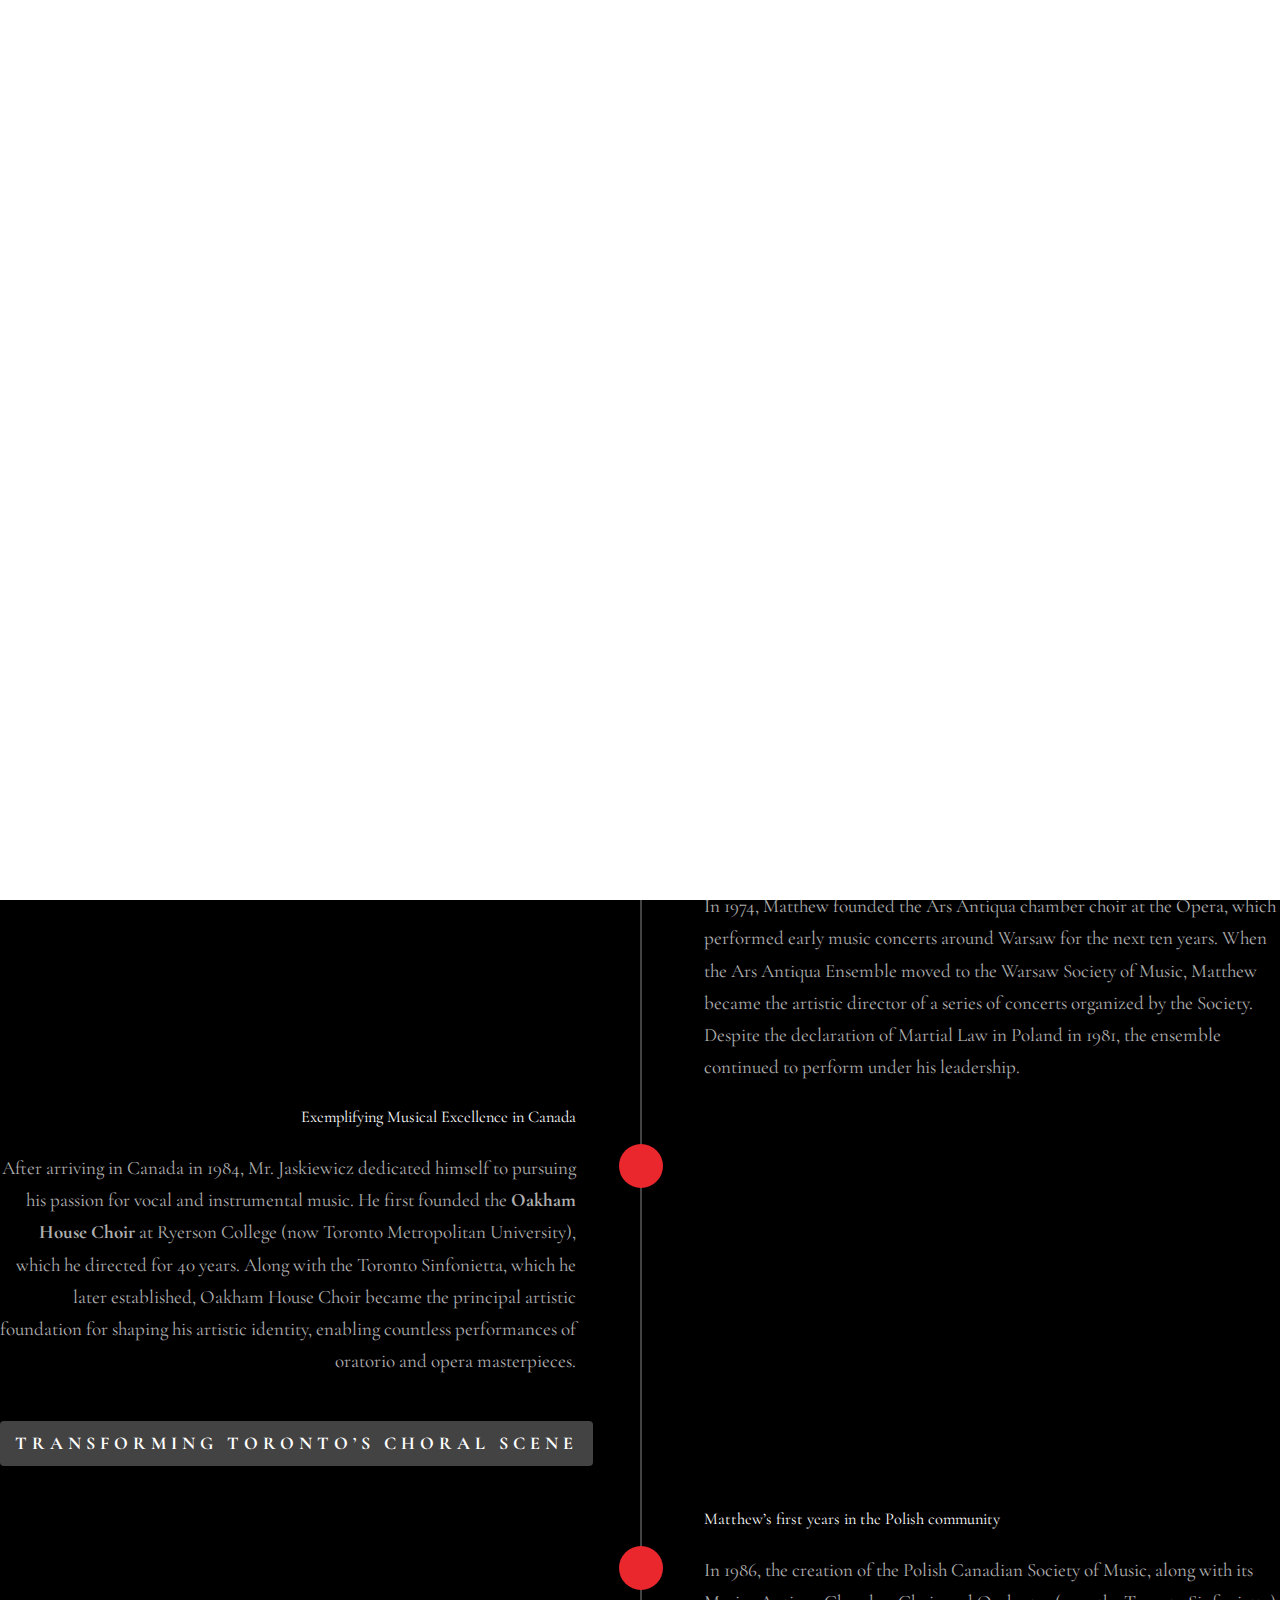
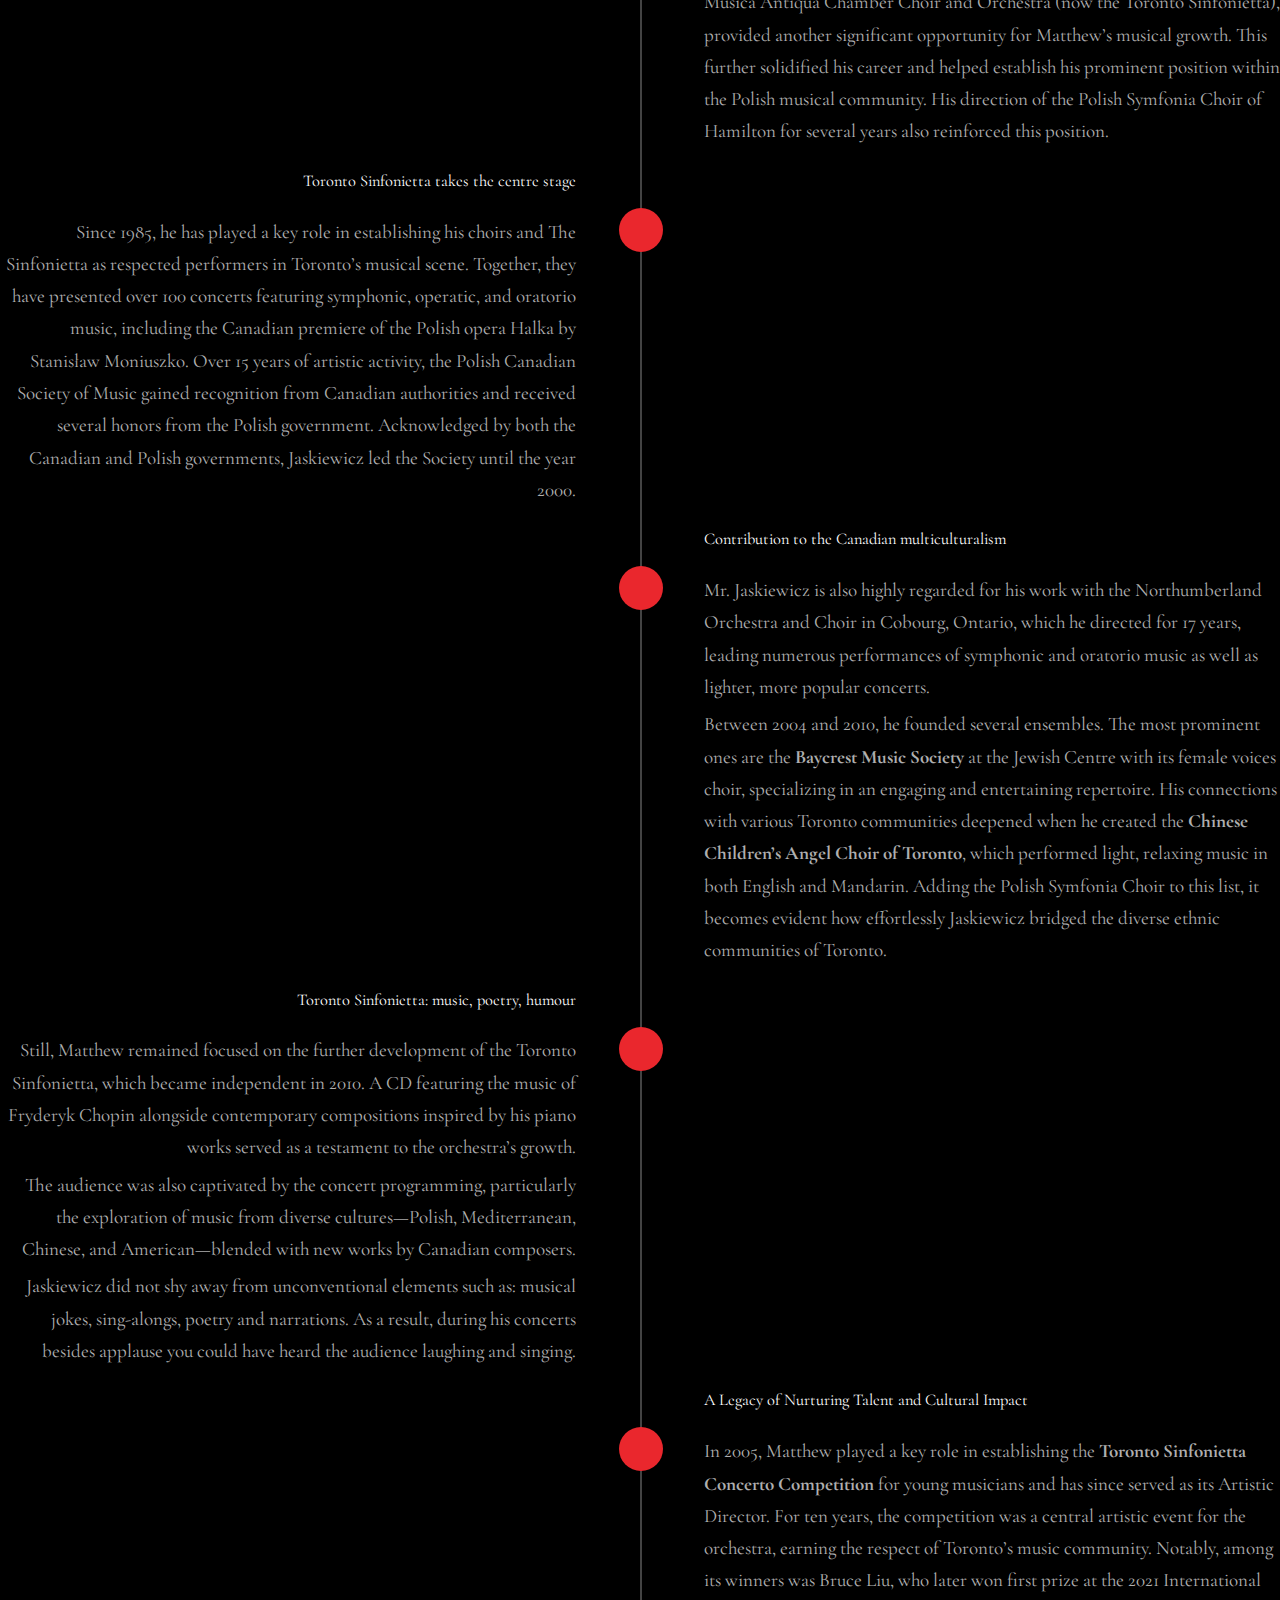
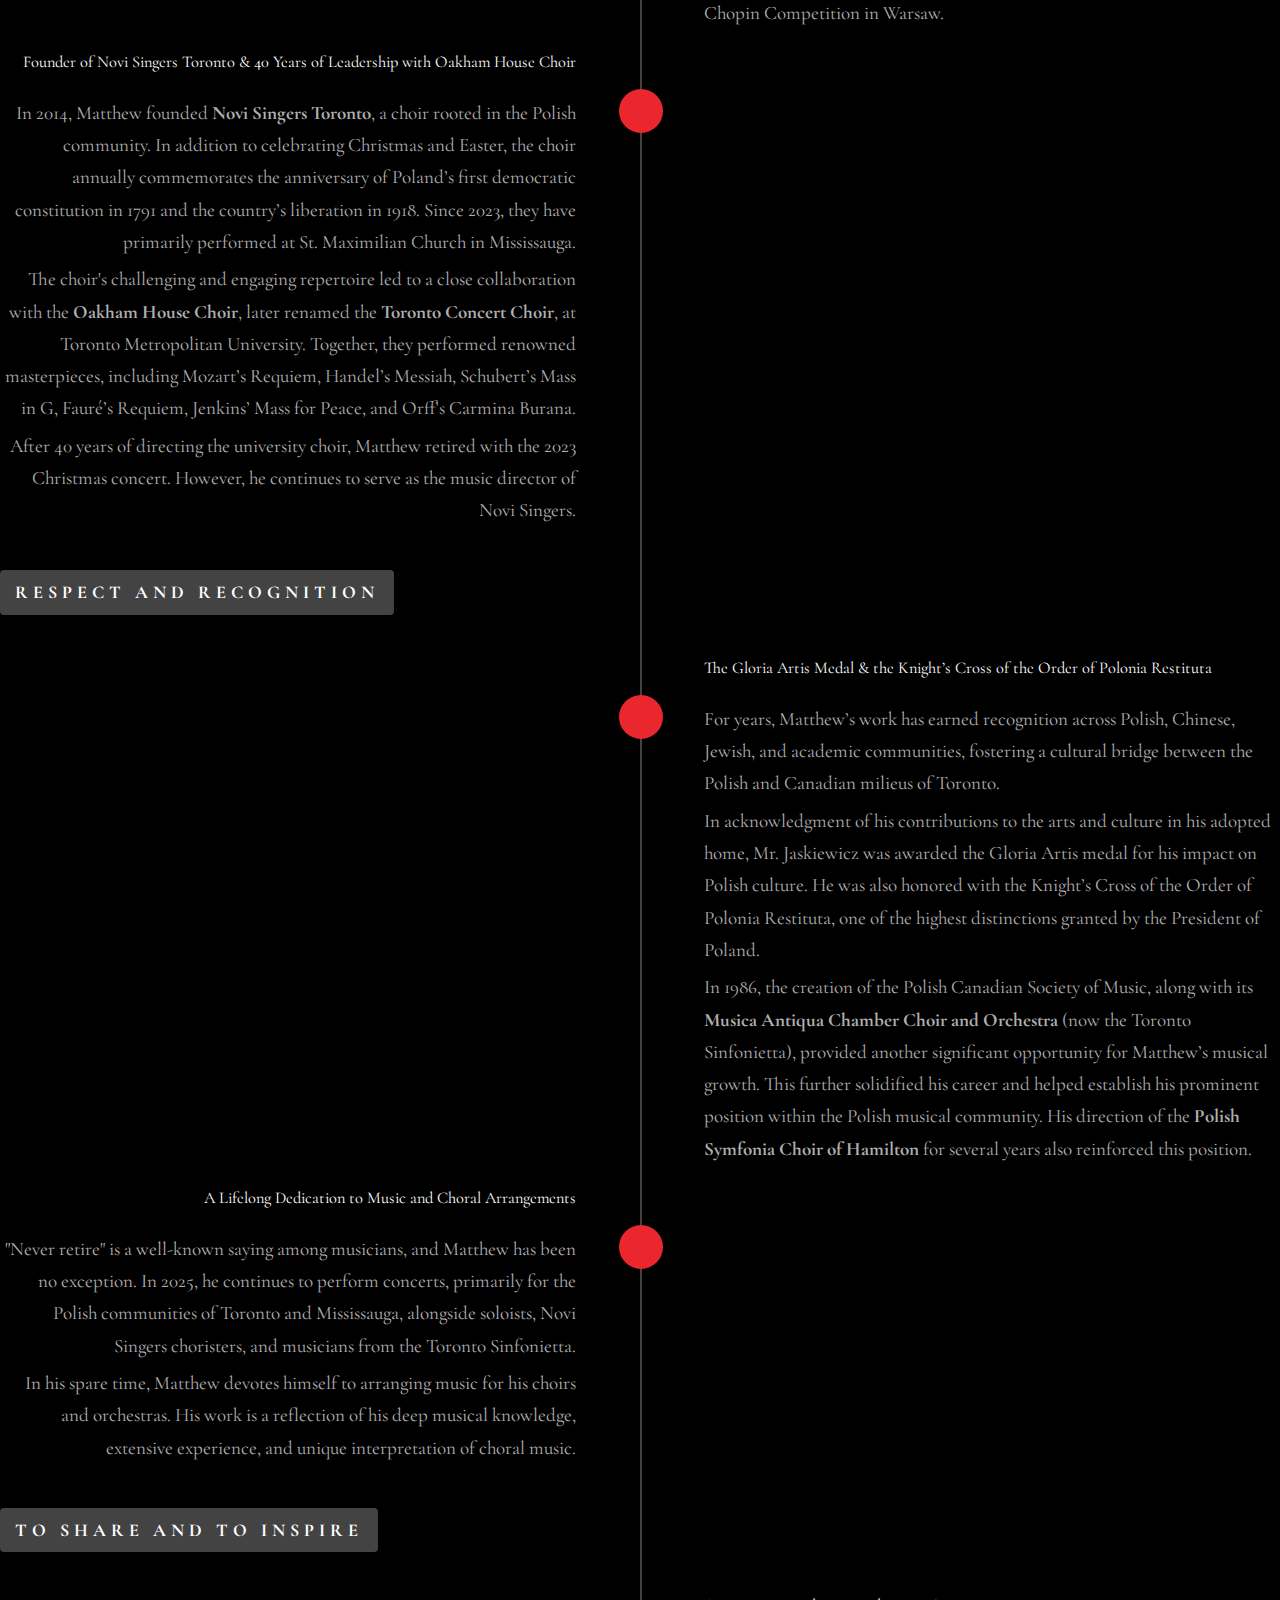
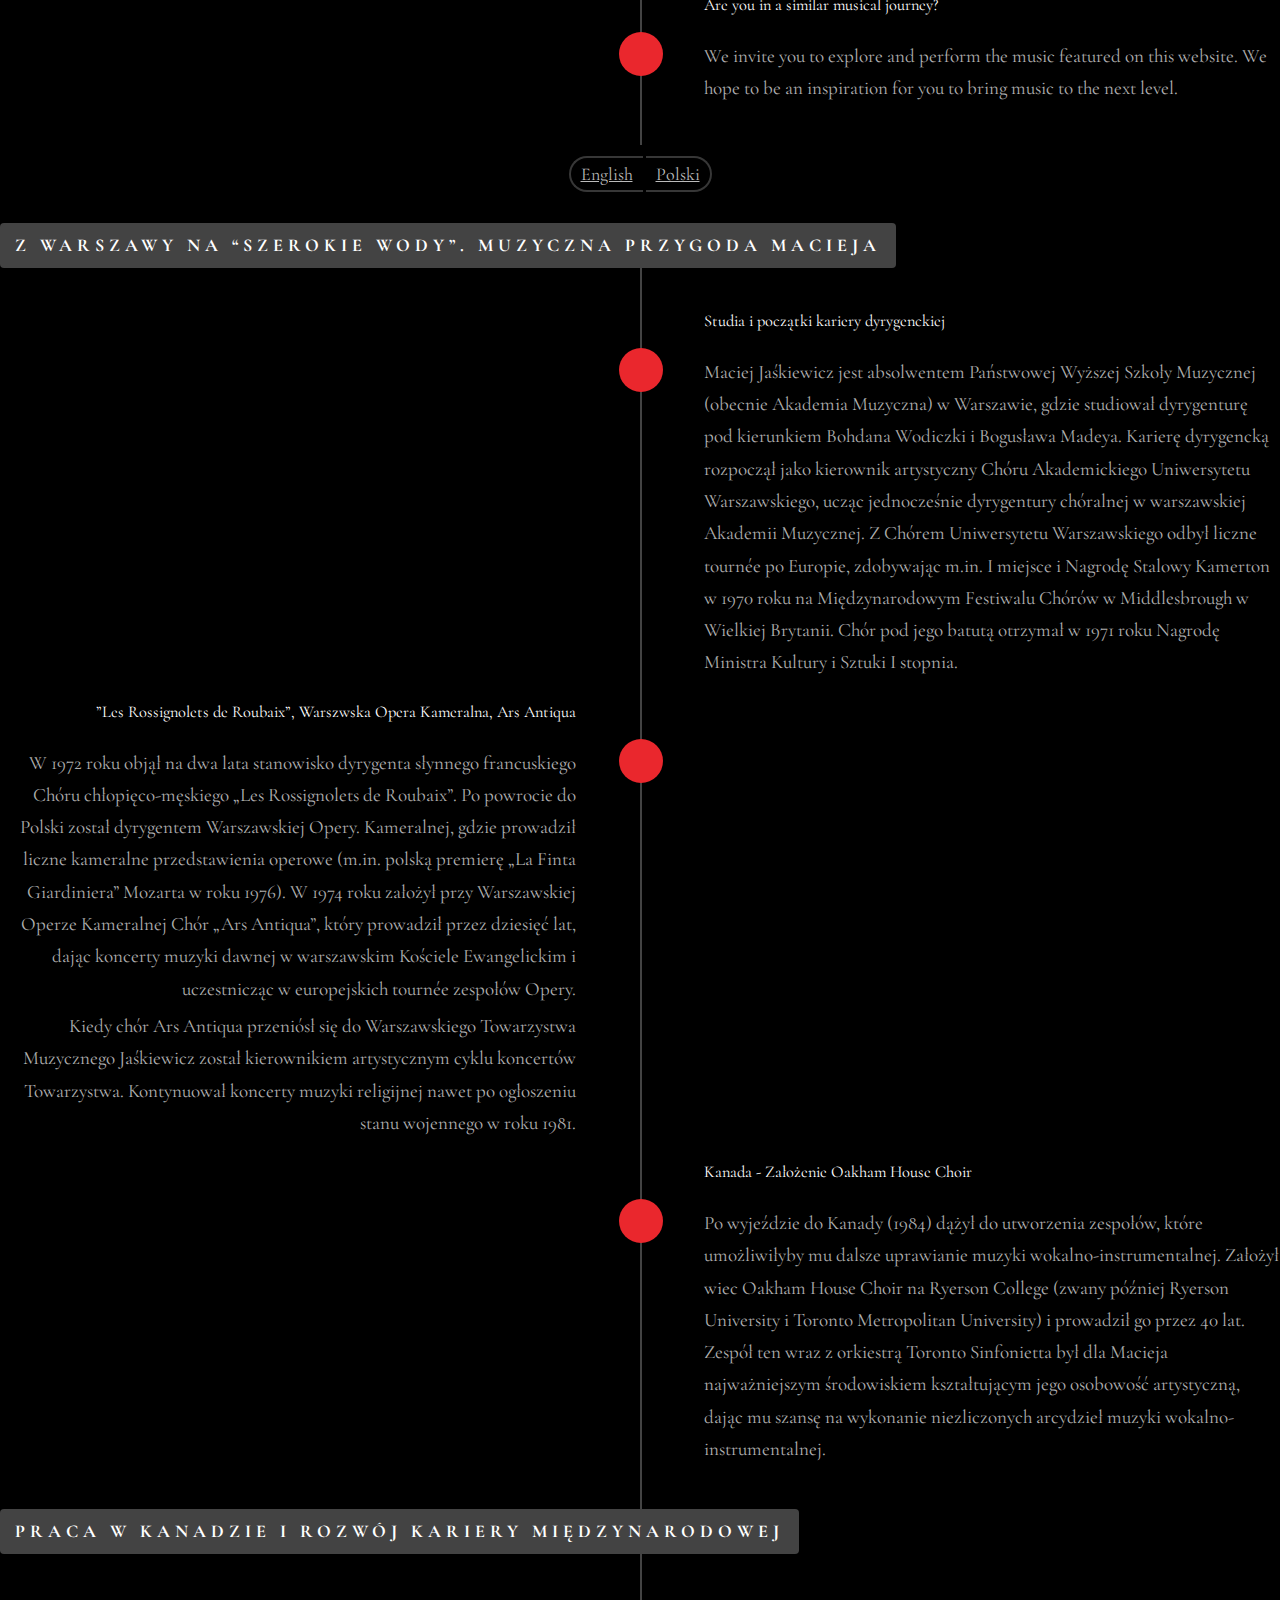
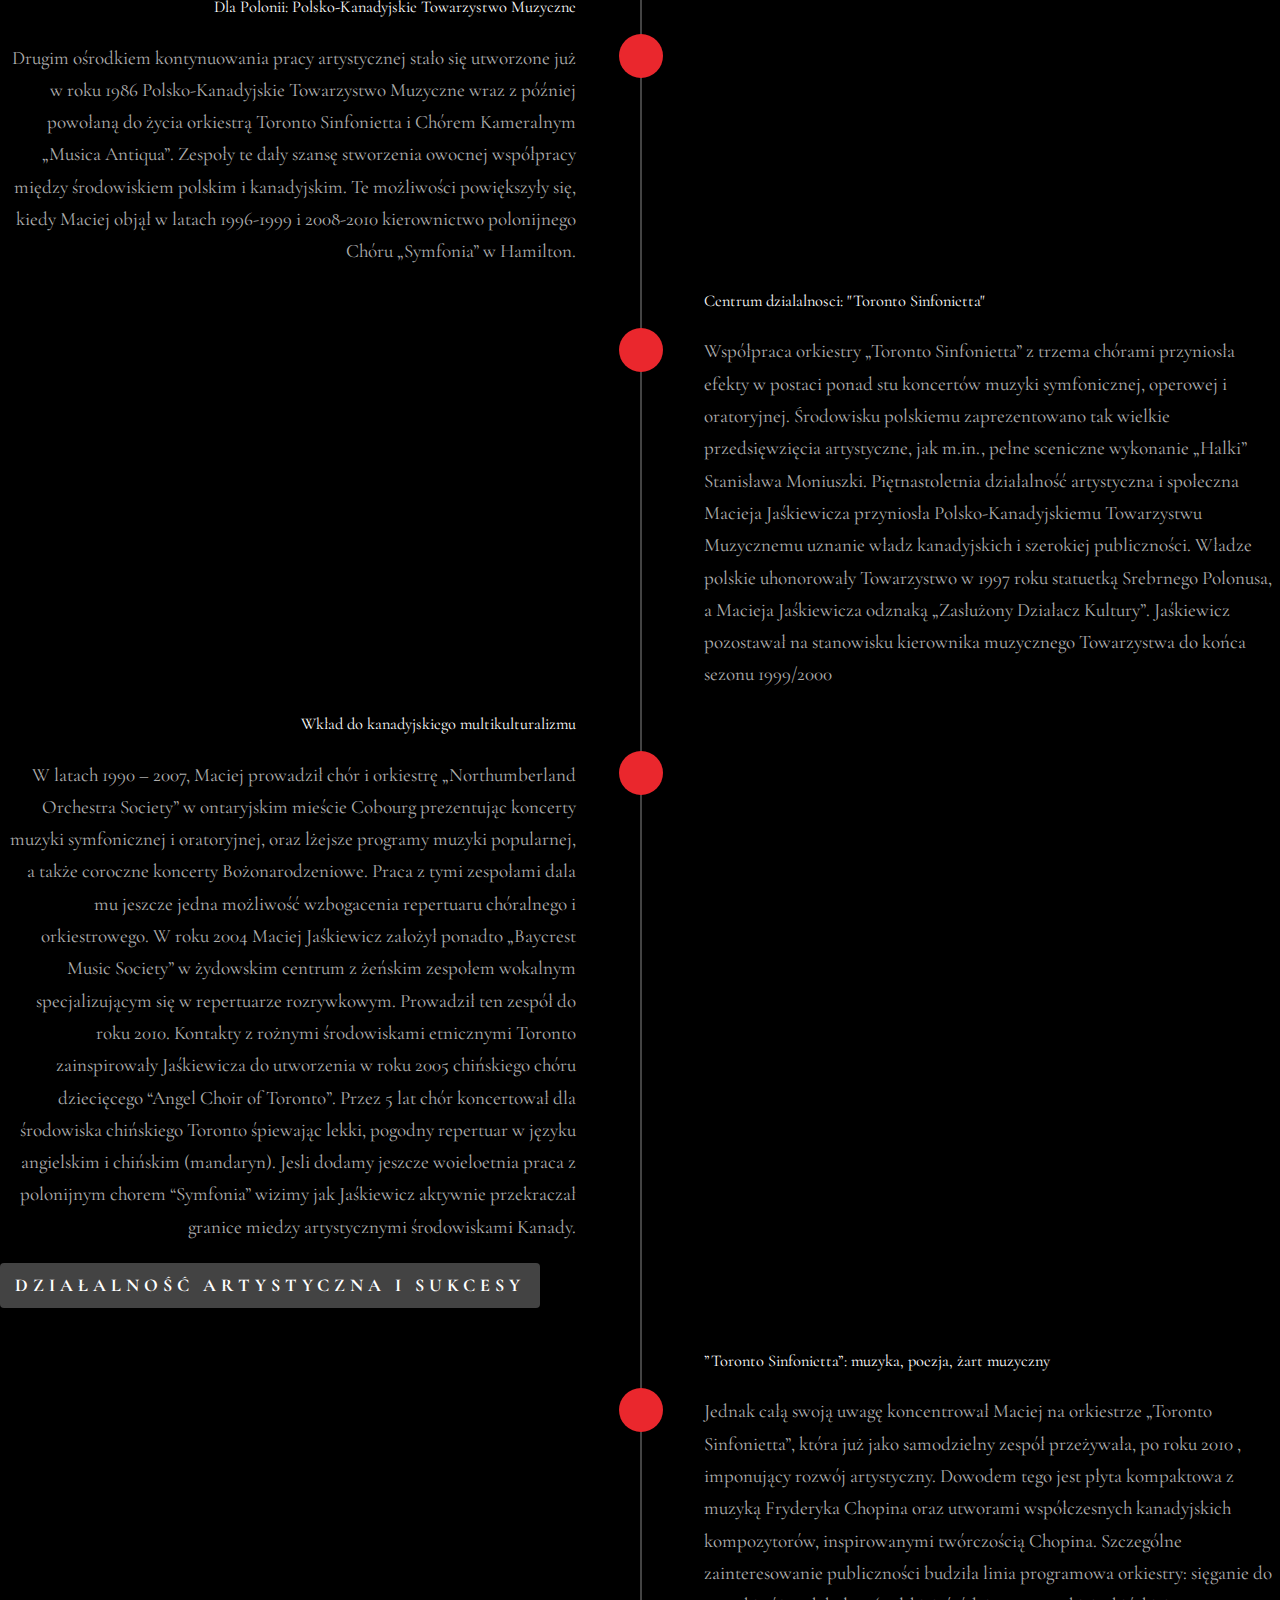
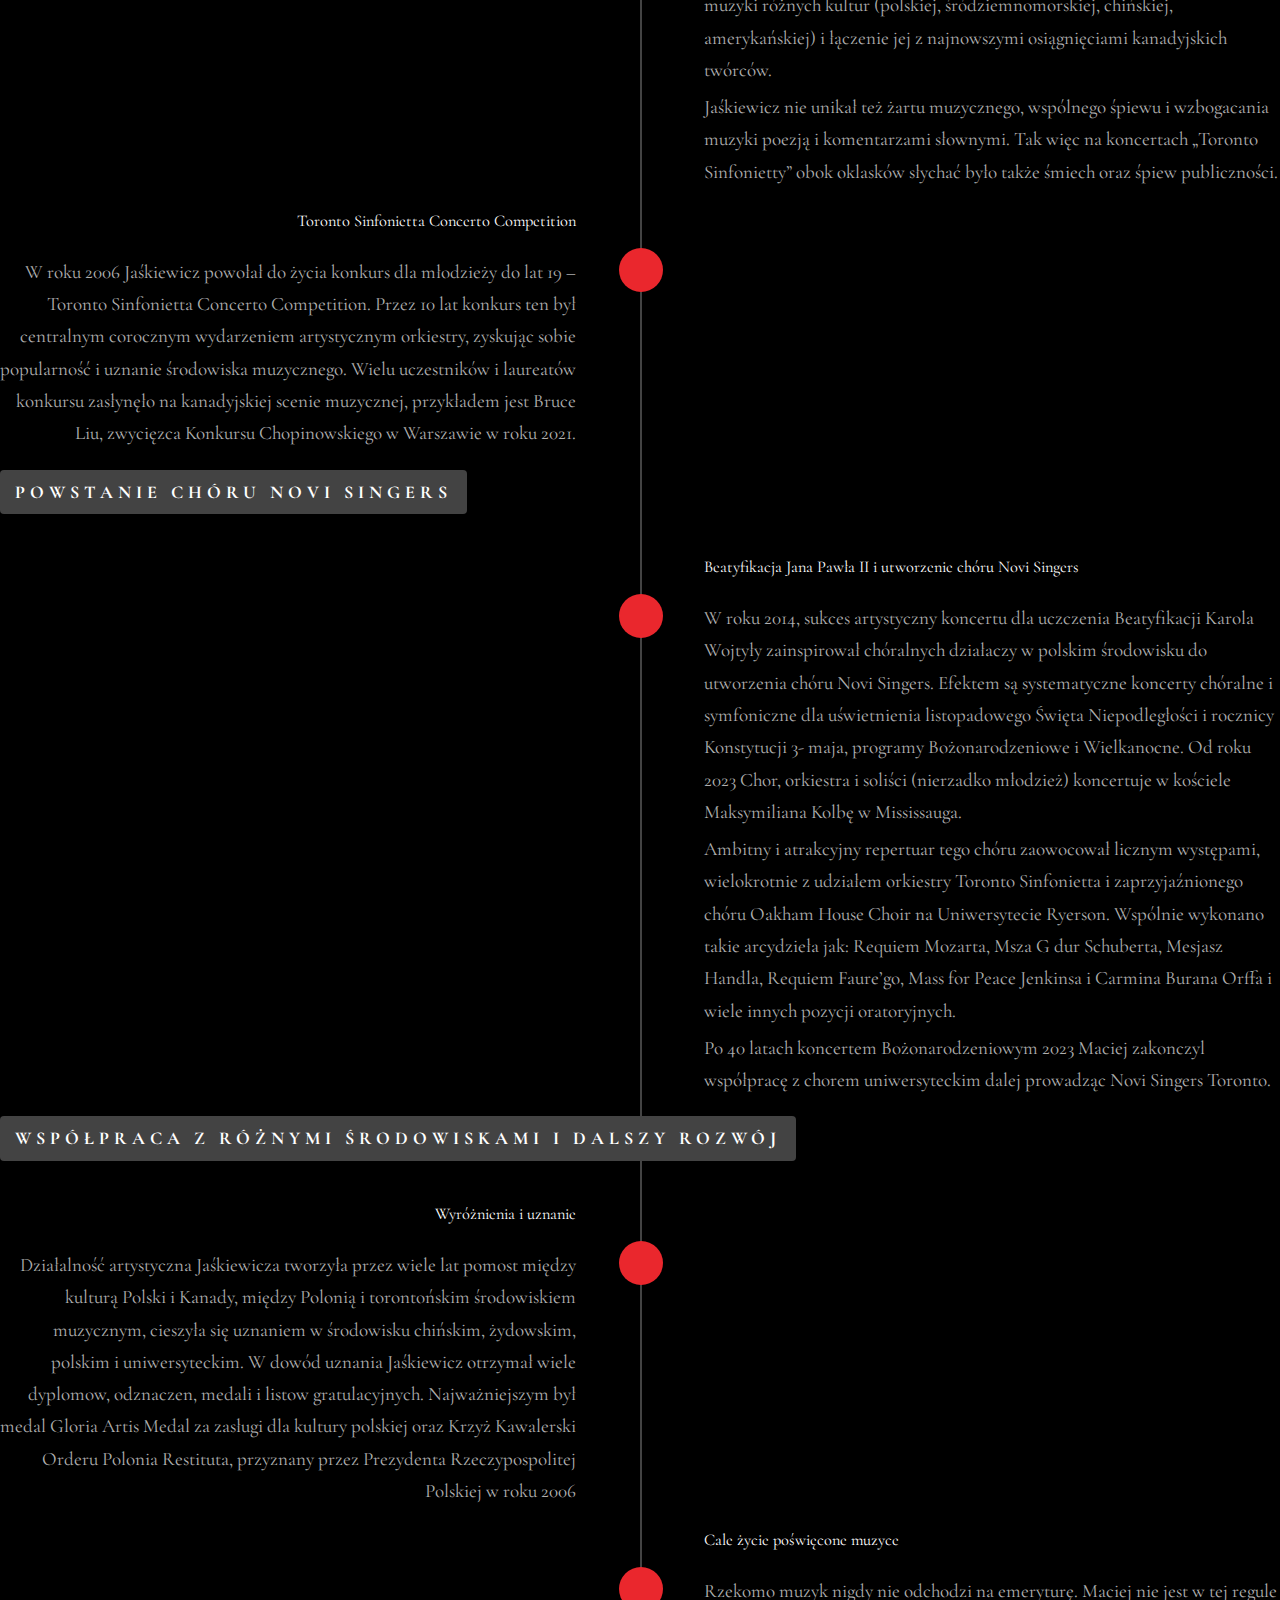
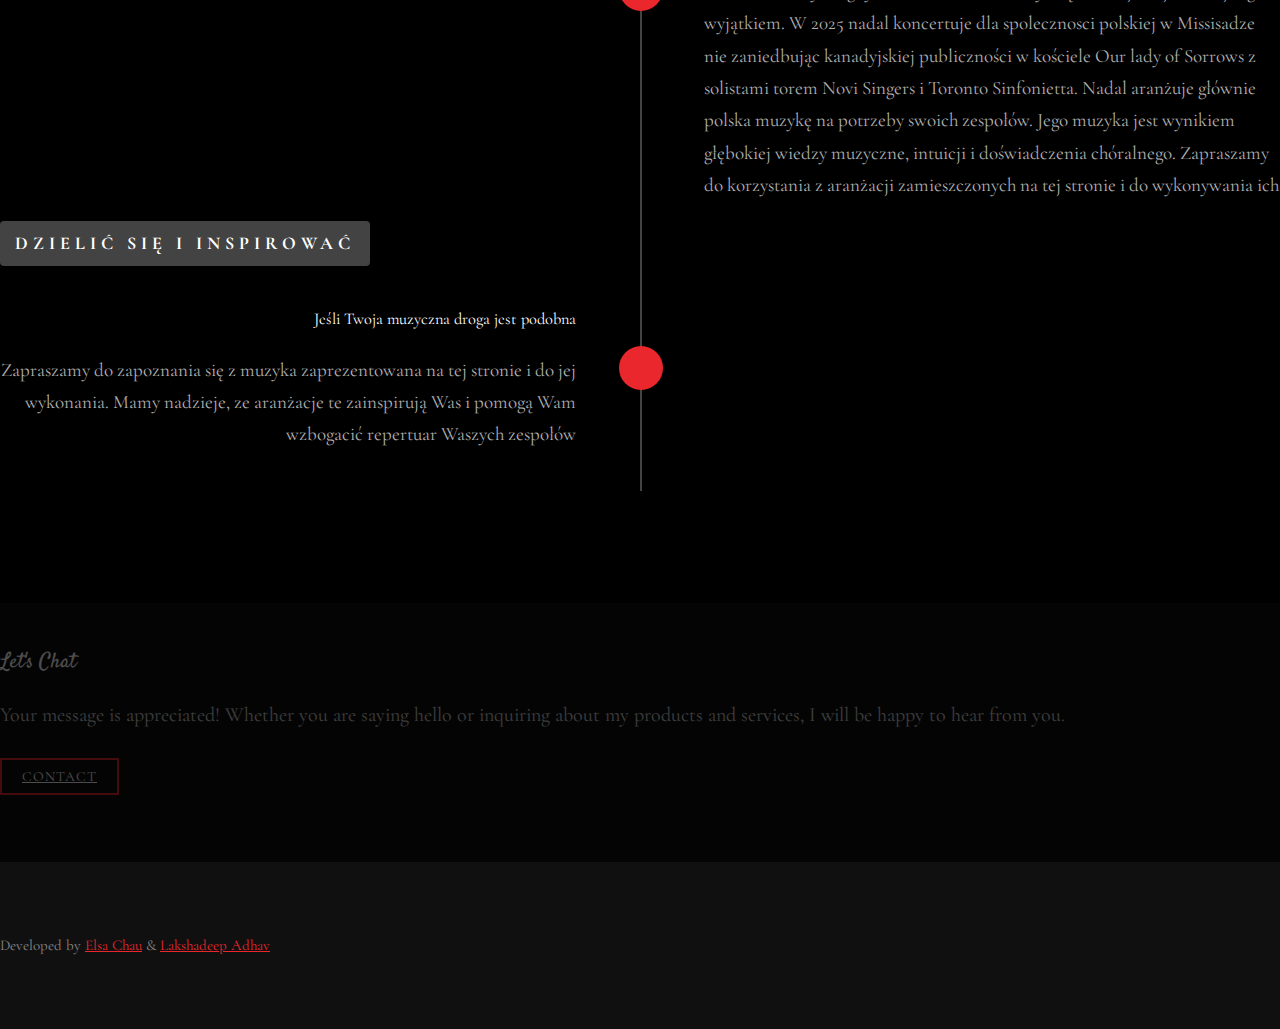
==== commit 424e753d: "fix text brightness, typo in timeline, reverse song/artist names, add 4 songs" ====
--- a/about.html
+++ b/about.html
@@ -79,6 +79,7 @@
 						<ul>
 							<li><a href="index.html">Home</a></li>
 							<li><a href="arrangements.html">Arrangements</a></li>
+							<li><a href="news.html">News</a></li>
 							<li><a href="gallery.html">Gallery</a></li>
 							<li class="active"><a href="about.html">About</a></li>
 							<li><a href="contact.html">Contact</a></li>
@@ -206,7 +207,7 @@
 									<h3 class="timeline-title">Toronto Sinfonietta: music, poetry, humour</h3>
 								</div>
 								<div class="timeline-body">
-									<p>Still, Mathew remained focused on the further development of the Toronto Sinfonietta, which became independent in 2010. A CD featuring the music of Fryderyk Chopin alongside contemporary compositions inspired by his piano works served as a testament to the orchestra’s growth. Still, Mathew remained focused on the further development of the Toronto Sinfonietta, which became independent in 2010. A CD featuring the music of Fryderyk Chopin alongside contemporary compositions inspired by his piano works served as a testament to the orchestra’s growth.</p>
+									<p>Still, Matthew remained focused on the further development of the Toronto Sinfonietta, which became independent in 2010. A CD featuring the music of Fryderyk Chopin alongside contemporary compositions inspired by his piano works served as a testament to the orchestra’s growth. </p>
 									<p>The audience was also captivated by the concert programming, particularly the exploration of music from diverse cultures—Polish, Mediterranean, Chinese, and American—blended with new works by Canadian composers.</p>
 									<p>Jaskiewicz did not shy away from unconventional elements such as: musical jokes, sing-alongs, poetry and narrations. As a result, during his concerts besides applause you could have heard the audience laughing and singing.</p>
 								</div>
--- a/css/style.css
+++ b/css/style.css
@@ -421,7 +421,8 @@
 }
 #fh5co-header .display-tc .btn:hover,
 .fh5co-cover .display-tc .btn:hover {
-  background: #ea272d !important;
+  /* background: #ea272d !important; */
+  background: #ff6a00 !important;
   -webkit-box-shadow: 0px 14px 30px -15px rgba(0, 0, 0, 0.75) !important;
   -moz-box-shadow: 0px 14px 30px -15px rgba(0, 0, 0, 0.75) !important;
   box-shadow: 0px 14px 30px -15px rgba(0, 0, 0, 0.75) !important;
@@ -1616,7 +1617,8 @@
   border: 2px solid #ea272d;
 }
 .btn-primary.btn-outline:hover, .btn-primary.btn-outline:focus, .btn-primary.btn-outline:active {
-  background: #ea272d;
+  /* background: #ea272d; */
+  background: #ff6a00 !important;
   color: #fff;
 }
 
@@ -2134,6 +2136,7 @@
 }
 
 audio {
+  opacity: 0.8;
   border-radius: 20px;
   filter: sepia(20%) saturate(70%) grayscale(1) contrast(99%) invert(12%);
   width: 100%;
@@ -2155,6 +2158,24 @@
 .song-card .panel-heading a {
   font-size: 25px;
   color: #656565;
+}
+.panel.song-card .panel-heading:hover {
+  transition: all 0.2s ease-out;
+  box-shadow: 0px 0px 4px 0px #ff6a00;
+  color: #ff6a00;
+  cursor: pointer;
+}
+.panel.song-card .panel-heading:hover span {
+  transition: all 0.5s ease-out;
+  color: #f67400;
+}
+.panel.song-card .panel-heading:hover img {
+  transition: all 0.5s ease-out;
+  filter: invert(48%) sepia(203%) saturate(5307%) hue-rotate(-6deg) brightness(165%) contrast(120%);
+}
+.panel.song-card .panel-heading:hover audio {
+  transition: all 0.5s ease-out;
+  opacity: 1;
 }
 
 .song-card.panel {
@@ -2169,18 +2190,32 @@
   border: none !important;
 }
 
-.song-card .panel-body .btn-view-music-sheet {
+.panel-body > .row:hover {
+  transition: all 0.2s ease-out;
+  box-shadow: 0px 0px 4px 0px #ffffffa6;
+  cursor: pointer;
+}
+.panel-body > .row:hover span {
+  transition: all 0.2s ease-out;
+  color: #fff;
+}
+.panel-body > .row:hover .btn-view-music-sheet-img {
+  transition: all 0.2s ease-out;
+  opacity: 1;
+}
+
+.song-card .panel-body .btn-view-music-sheet-img {
   margin-right: 7px;
   filter: invert(1);
   opacity: 0.7;
 }
 
-.song-card .panel-body .btn-view-music-sheet:hover {
+.song-card .panel-body .btn-view-music-sheet-img:hover {
   opacity: 1;
 
 }
 
-.song-card .panel-body .btn-view-music-sheet img {
+.song-card .panel-body .btn-view-music-sheet-img img {
   height: 25px;
 }
 
@@ -2276,6 +2311,9 @@
   -o-transform: scale(-1, -1);
   -webkit-transform: scale(-1, -1);
   transform: scale(-1, -1);
+  -moz-user-select: none;
+  -webkit-user-select: none;
+  user-select: none;
 }
 
 .collapse-arrow.collapsed img{
@@ -2373,7 +2411,7 @@
 }
 
 a.link-button:hover {
-  color: #f5771a;
+  color: #ff6a00;
 }
 
 .alert-arrangements-found {
@@ -2457,7 +2495,7 @@
 
 
 #fh5co-timeline .biography p {
-  color: rgb(255 255 255 / 0.5);
+  color: rgb(255 255 255 / 0.7);
 }
 
 body#home-page .display-tc h2,
@@ -2476,4 +2514,8 @@
   display: block;
   place-items: center;
   position: absolute;
+}
+
+#website-author a:hover {
+  color: #ff6a00;
 }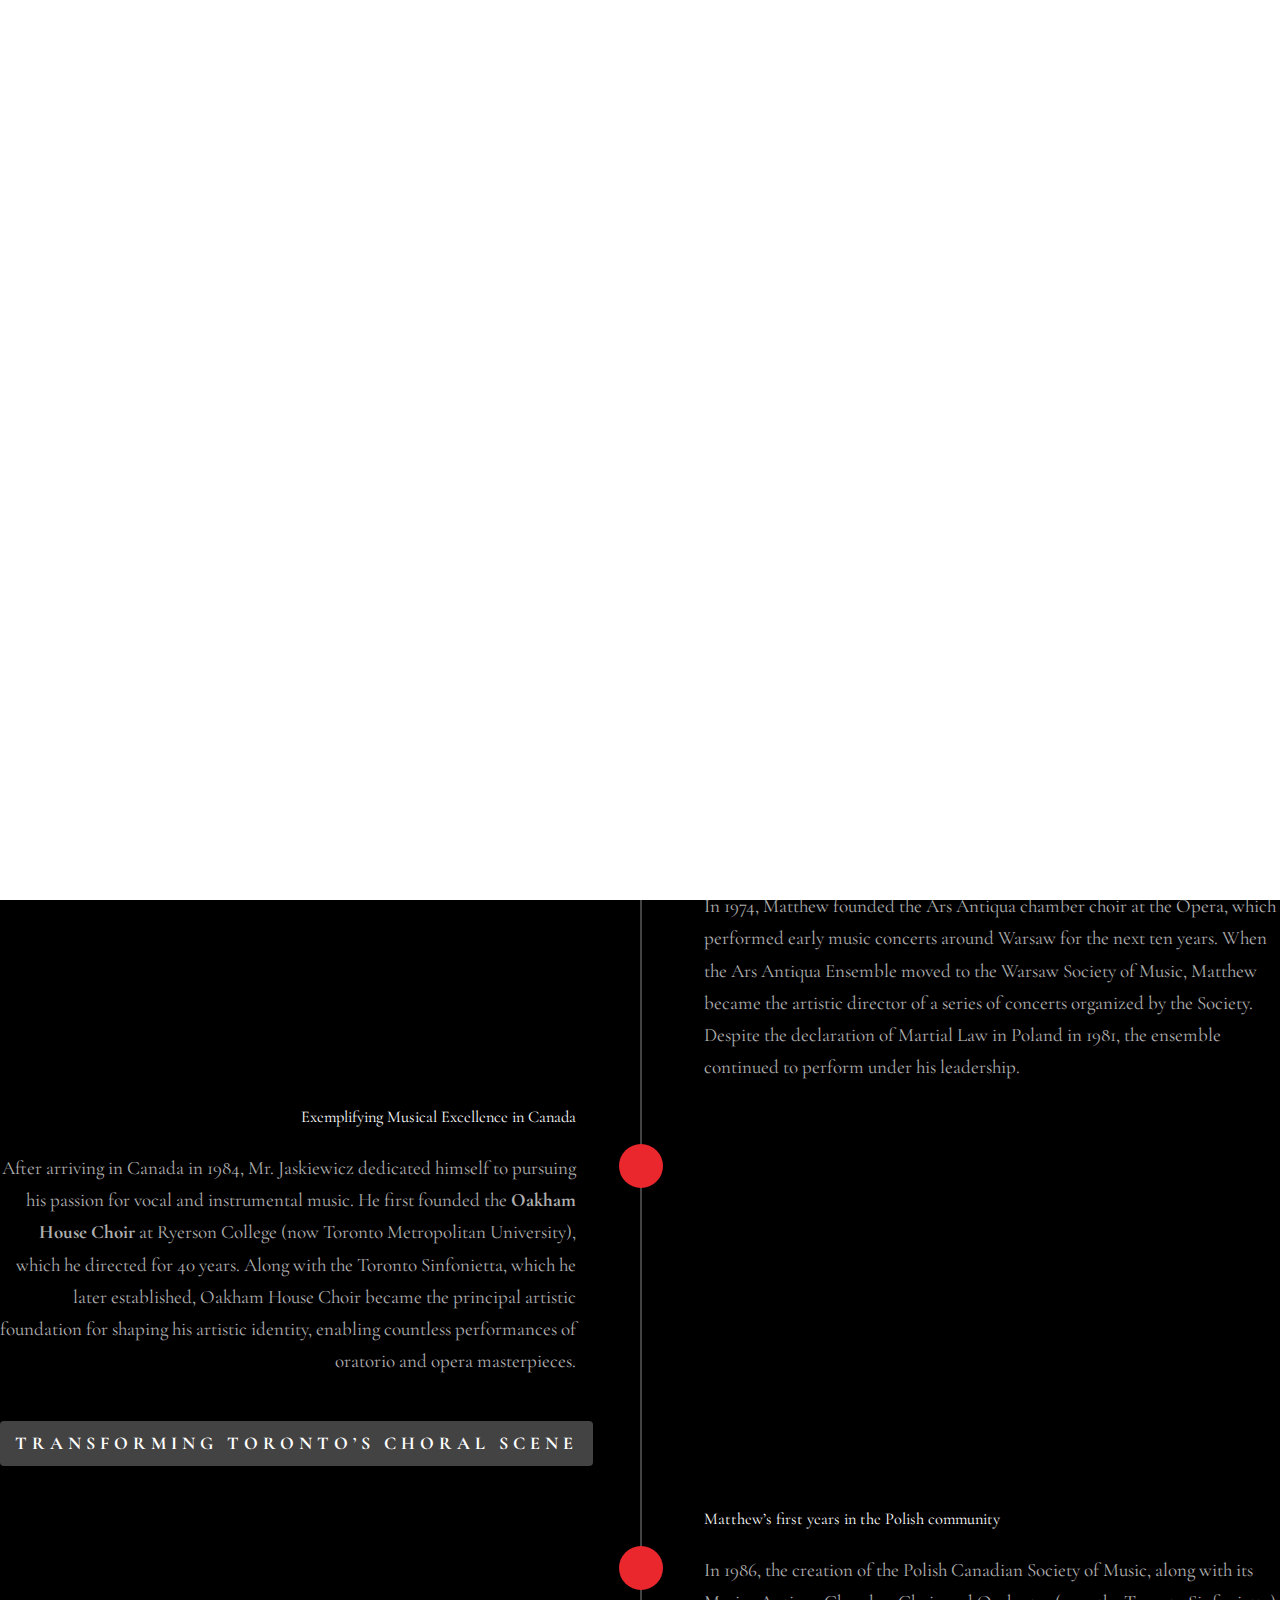
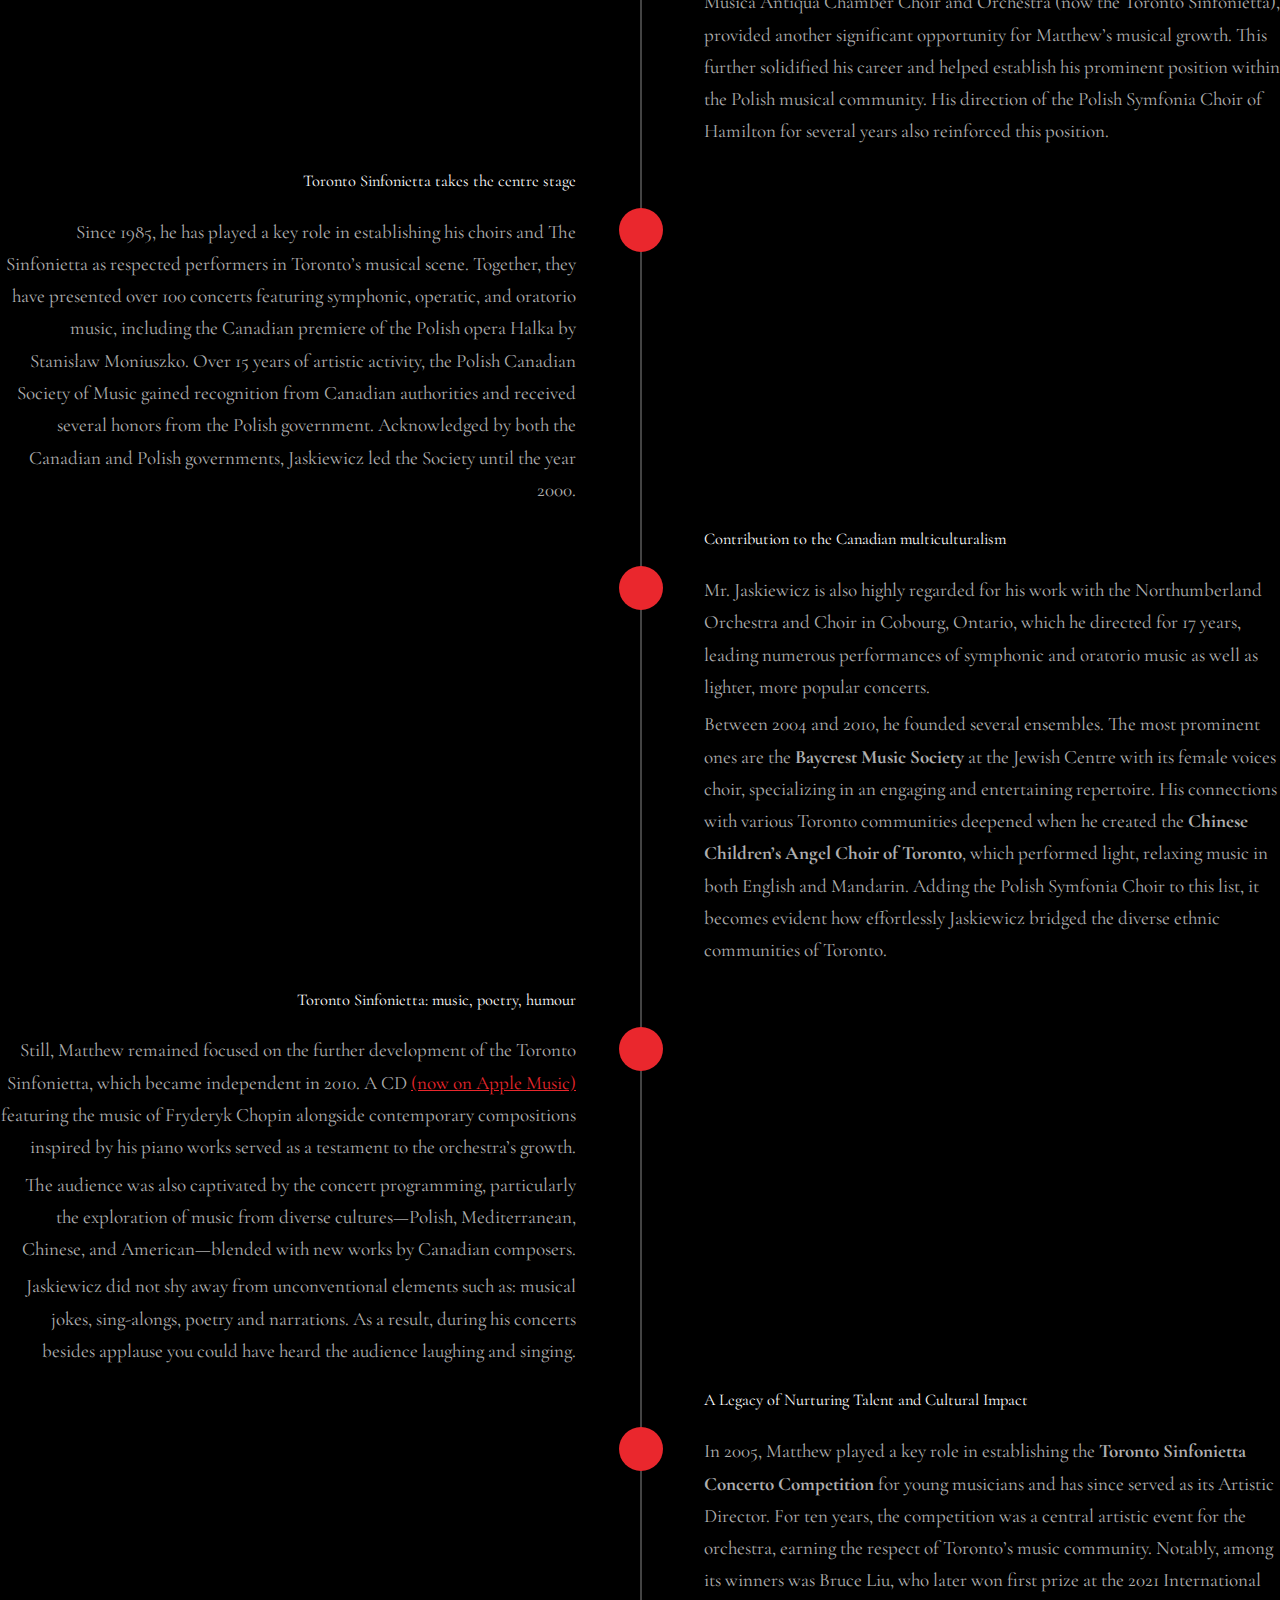
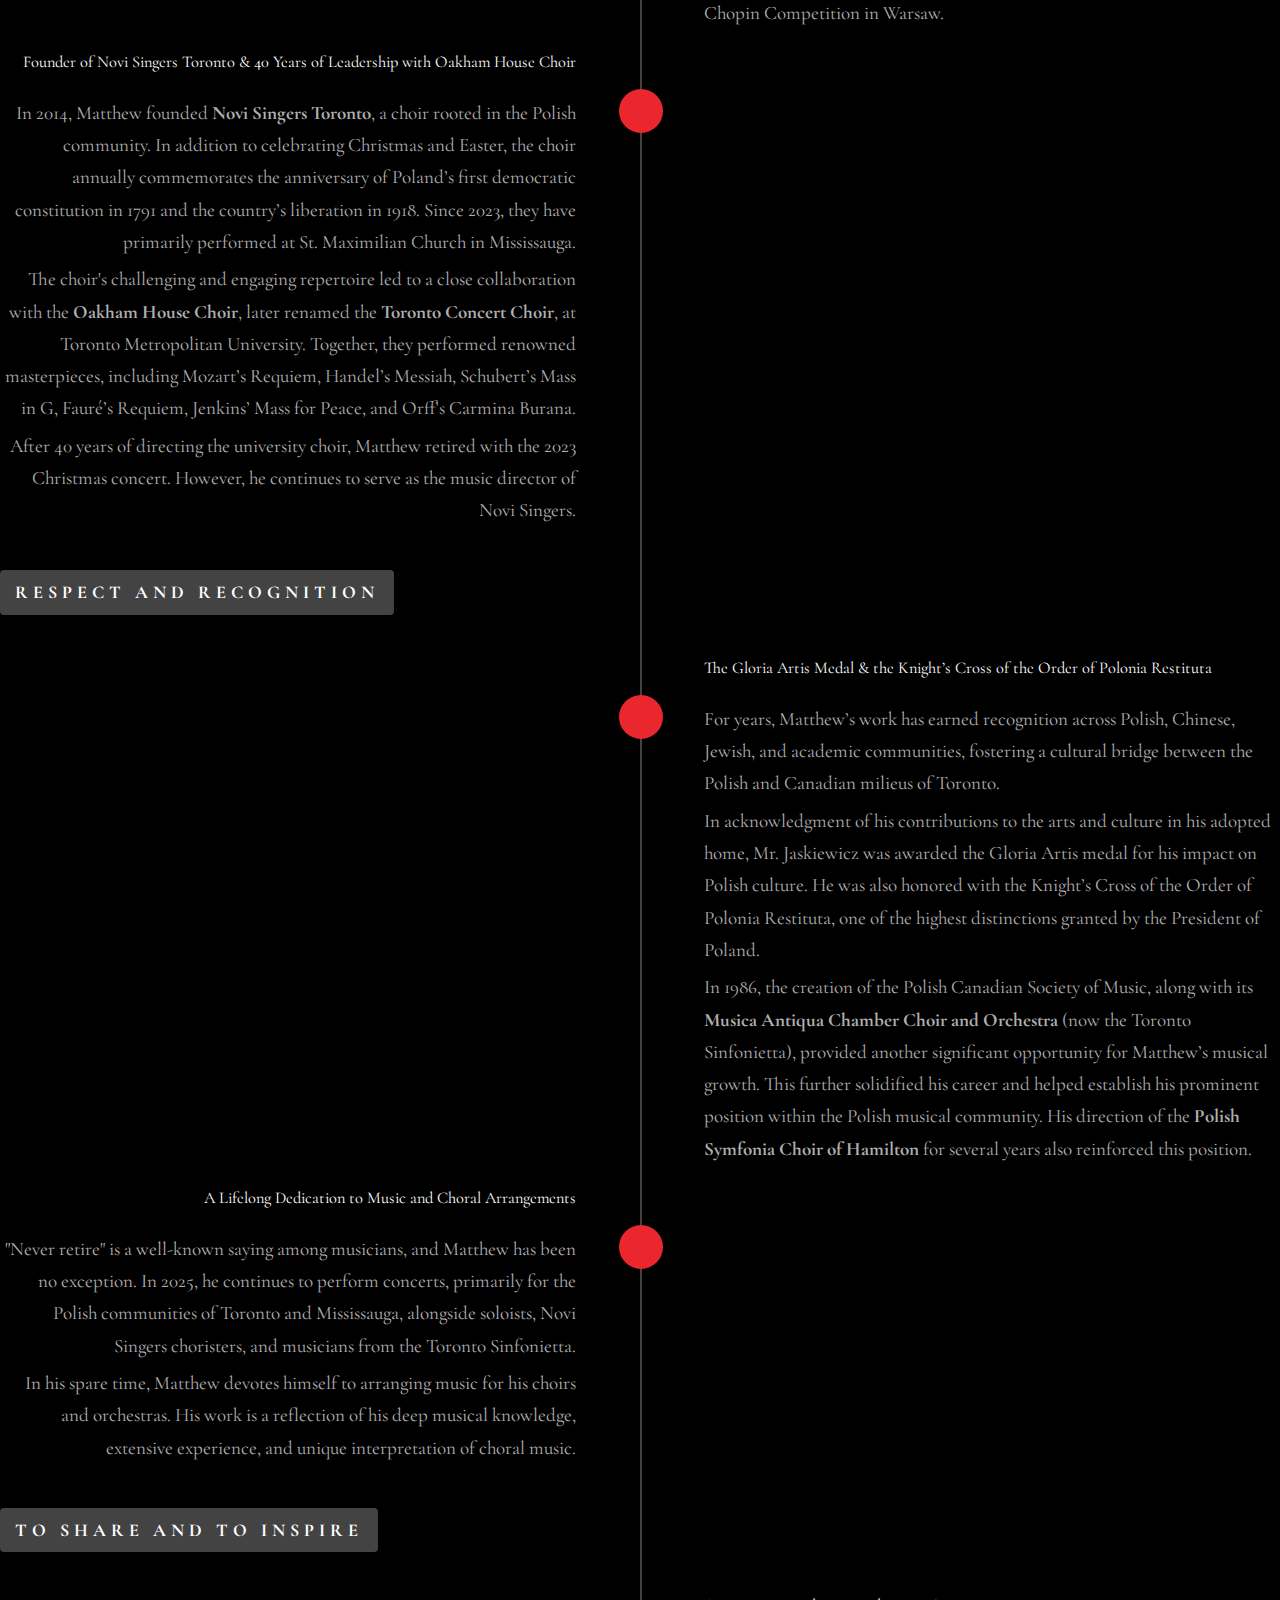
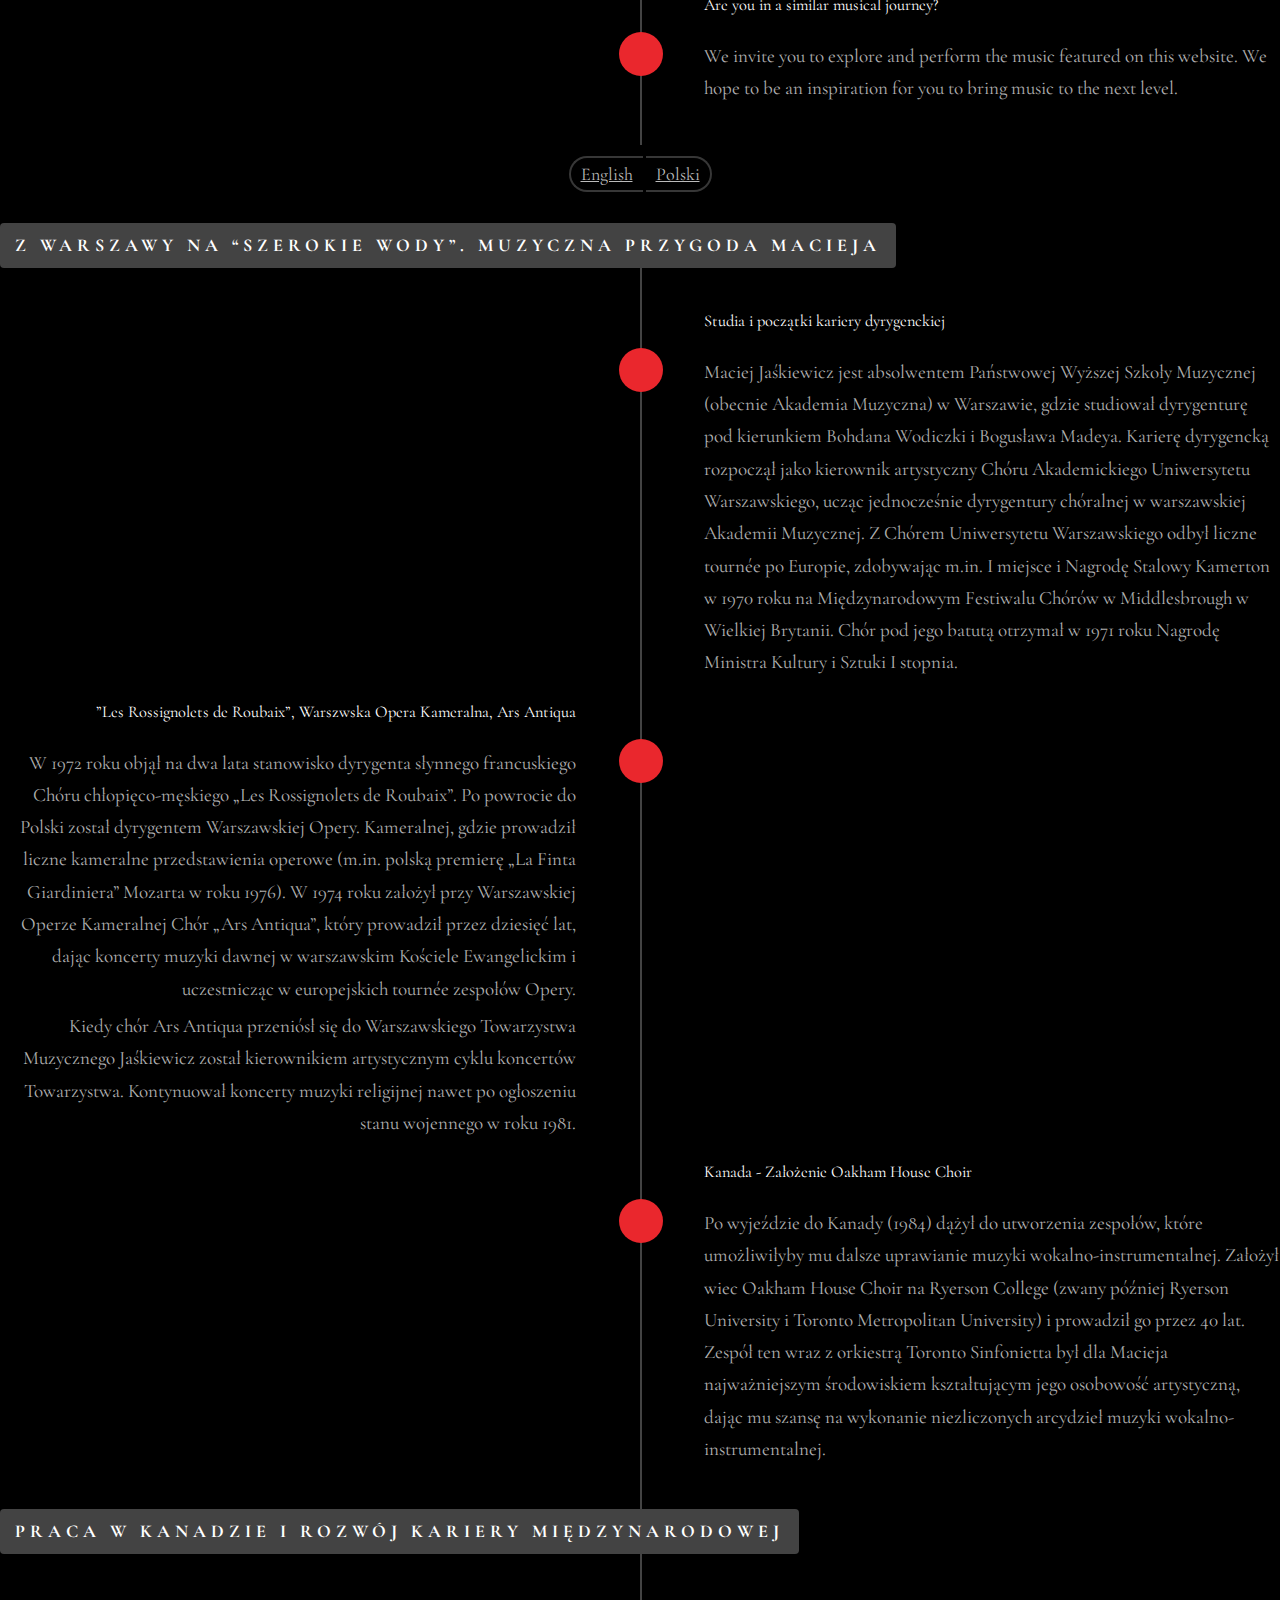
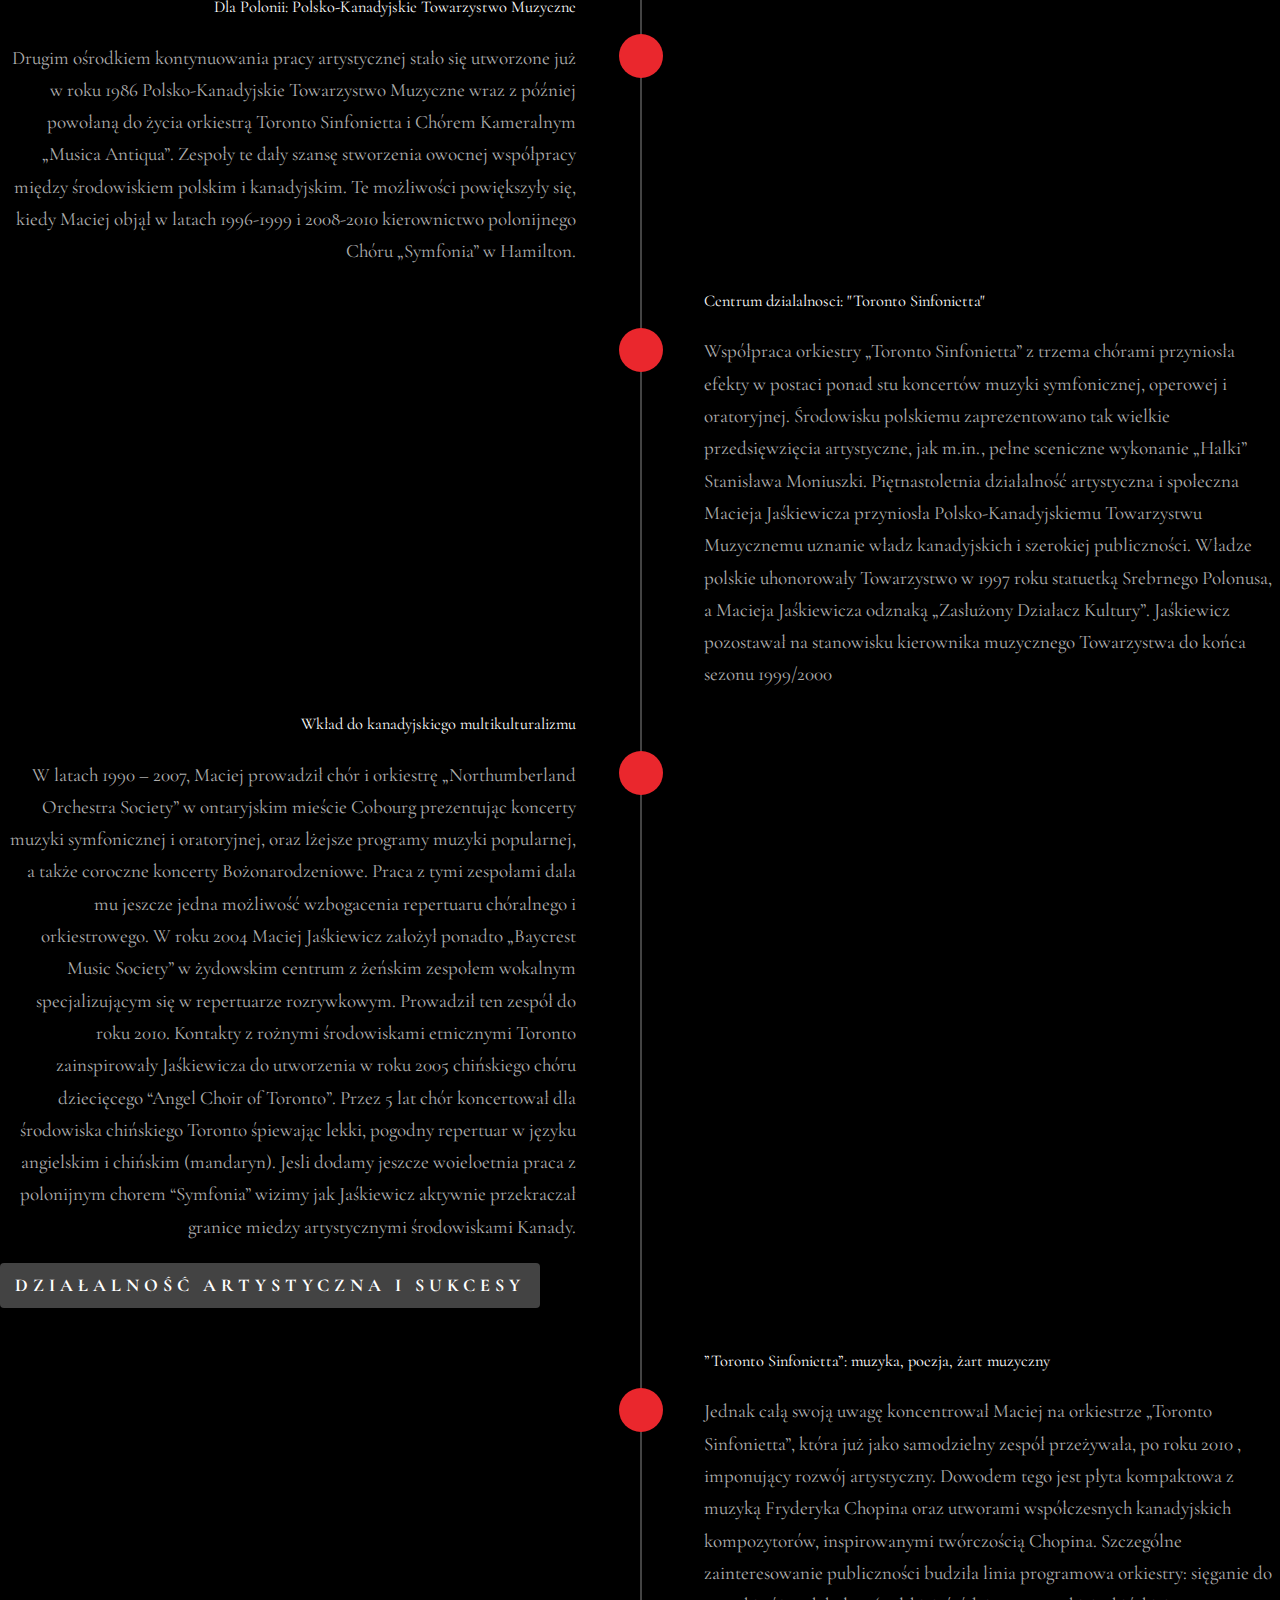
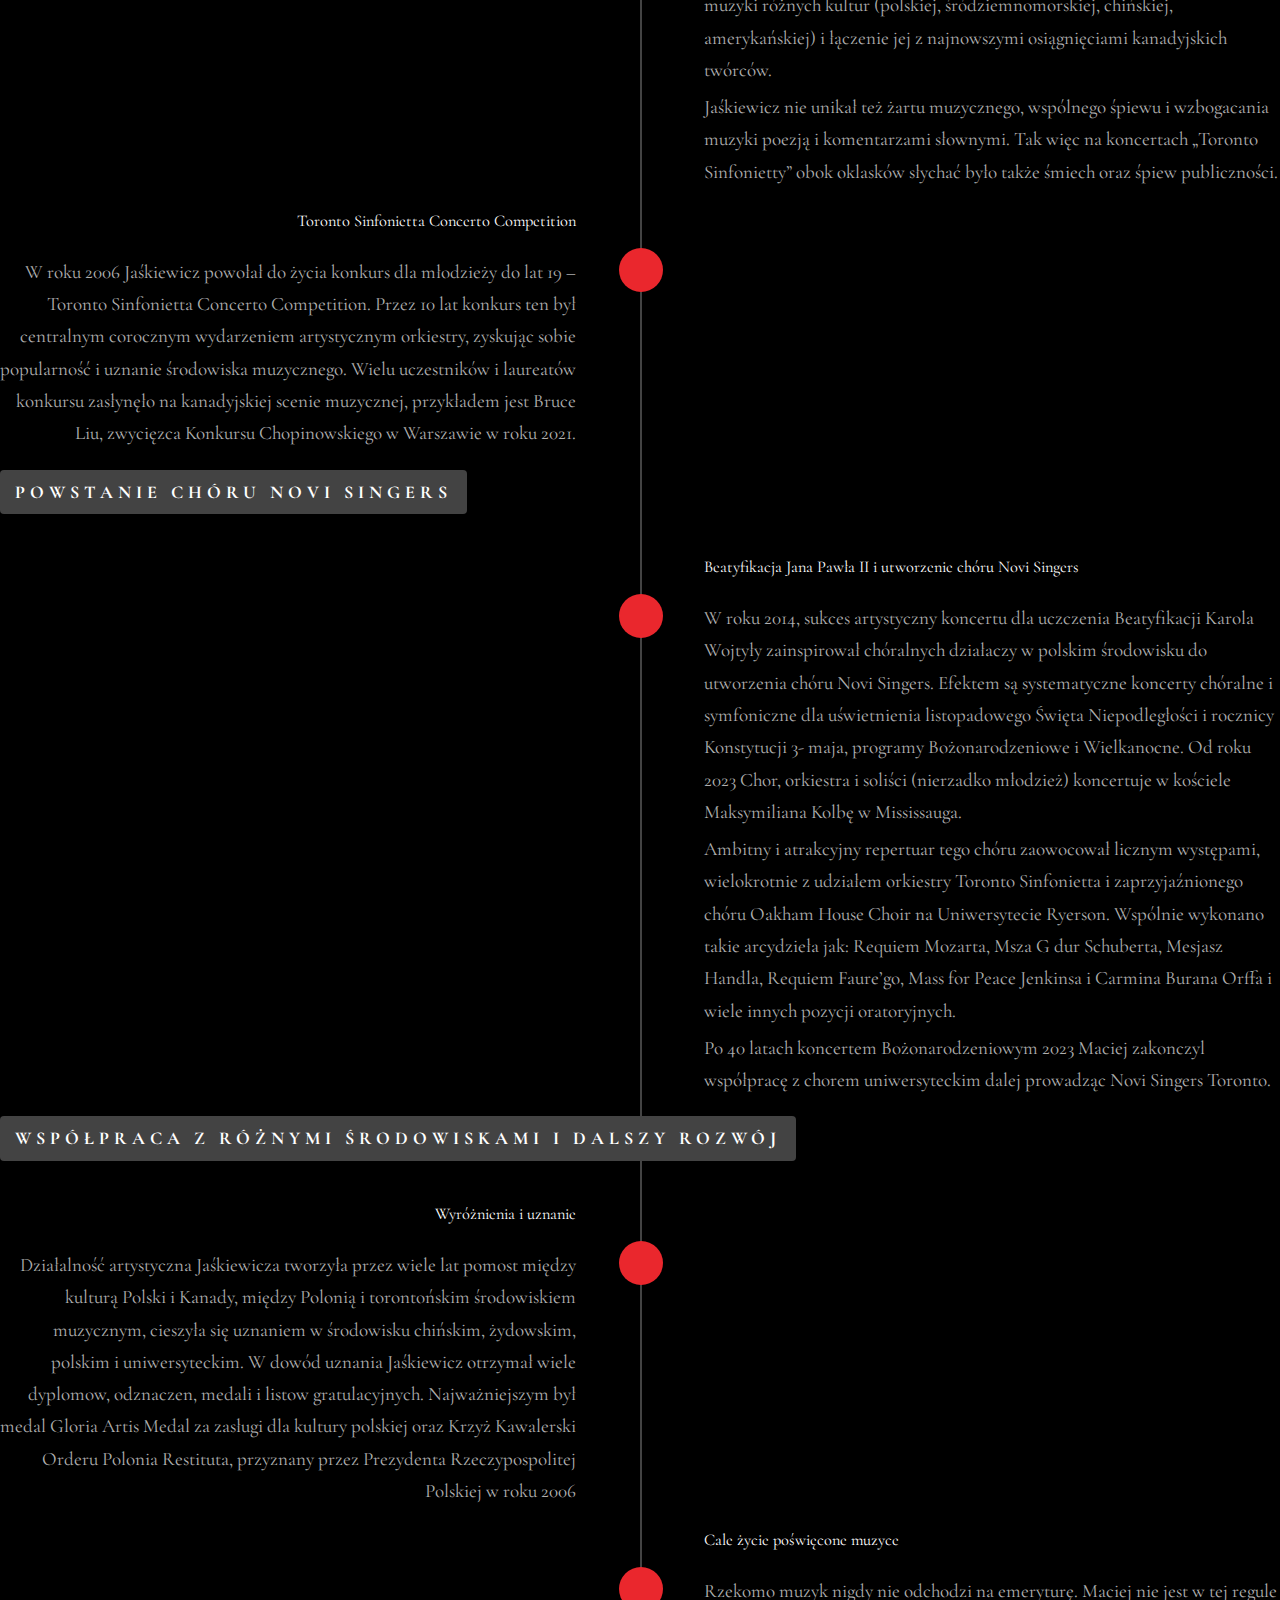
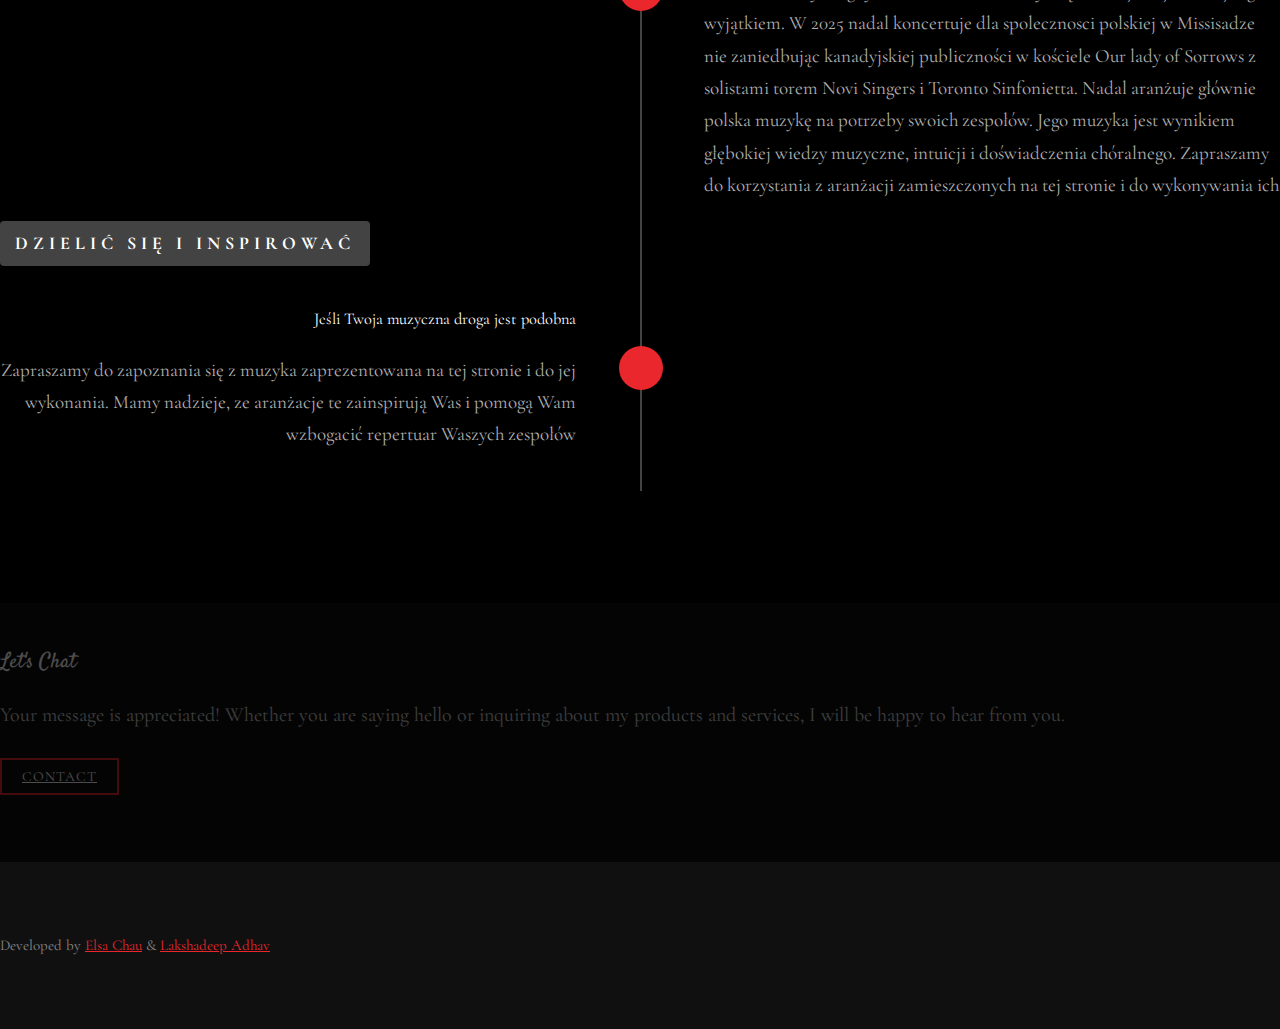
==== commit a50384f0: "link new Peasant Song video, add link to Apple Music" ====
--- a/about.html
+++ b/about.html
@@ -207,7 +207,7 @@
 									<h3 class="timeline-title">Toronto Sinfonietta: music, poetry, humour</h3>
 								</div>
 								<div class="timeline-body">
-									<p>Still, Matthew remained focused on the further development of the Toronto Sinfonietta, which became independent in 2010. A CD featuring the music of Fryderyk Chopin alongside contemporary compositions inspired by his piano works served as a testament to the orchestra’s growth. </p>
+									<p>Still, Matthew remained focused on the further development of the Toronto Sinfonietta, which became independent in 2010. A CD <a href="https://music.apple.com/us/album/andante-spianato-et-grande-polonaise-brillante-in-e/1164542657?i=1164542814">(now on Apple Music)</a> featuring the music of Fryderyk Chopin alongside contemporary compositions inspired by his piano works served as a testament to the orchestra’s growth. </p>
 									<p>The audience was also captivated by the concert programming, particularly the exploration of music from diverse cultures—Polish, Mediterranean, Chinese, and American—blended with new works by Canadian composers.</p>
 									<p>Jaskiewicz did not shy away from unconventional elements such as: musical jokes, sing-alongs, poetry and narrations. As a result, during his concerts besides applause you could have heard the audience laughing and singing.</p>
 								</div>
--- a/css/style.css
+++ b/css/style.css
@@ -364,7 +364,7 @@
   display: -moz-inline-stack;
   display: inline-block;
   zoom: 1;
-  *display: inline;
+  display: inline;
   color: #fff;
   position: relative;
 }
@@ -765,13 +765,13 @@
   display: -moz-inline-stack;
   display: inline-block;
   zoom: 1;
-  *display: inline;
+  display: inline;
 }
 .fh5co-social-icons li a {
   display: -moz-inline-stack;
   display: inline-block;
   zoom: 1;
-  *display: inline;
+  display: inline;
   color: #ea272d;
   padding-left: 10px;
   padding-right: 10px;
@@ -1944,11 +1944,11 @@
     font-size: 30px !important;
   }
   #fh5co-header h2 {
-    font-size: 12px !important;
-  }
-  .display-t {
+    font-size: 14px !important;
+  }
+  /*.display-t {
     margin-top: -100px !important;
-  }
+  }*/
   .btn-choral-arrangements-banner {
     font-size: 10px !important;
   }
@@ -1958,15 +1958,15 @@
     font-size: 30px !important;
   }
   #fh5co-header h2 {
-    font-size: 12px !important;
+    font-size: 14px !important;
   }
 }
 @media (min-width: 900px) and (max-width: 1199px){
   #fh5co-header h1 {
-    font-size: 30px !important;
+    font-size: 35px !important;
   }
   #fh5co-header h2 {
-    font-size: 12px !important;
+    font-size: 14px !important;
   }
 }
 @media (min-width: 1200px) and (max-width: 1449px){
@@ -1974,7 +1974,7 @@
     font-size: 40px !important;
   }
   #fh5co-header h2 {
-    font-size: 17px !important;
+    font-size: 16px !important;
   }
   .display-t {
     padding-top: 30px;
@@ -1983,10 +1983,10 @@
 }
 @media (min-width: 1450px) and (max-width: 1700px) {
   #fh5co-header h1 {
-    font-size: 60px !important;
+    font-size: 50px !important;
   }
   #fh5co-header h2 {
-    font-size: 22px !important;
+    font-size: 20px !important;
   }
 }
 @media (min-width: 1701px) and (max-width: 2000px) {
@@ -1994,10 +1994,10 @@
     font-size: 22px !important;
   }
   #fh5co-header h1 {
-    font-size: 70px !important;
+    font-size: 50px !important;
   }
   #fh5co-header h2 {
-    font-size: 25px !important;
+    font-size: 24px !important;
   }
 }
 
@@ -2043,7 +2043,7 @@
   font-weight: 600;
   border-radius: 20px;
   padding-right: 10px !important;
-  margin-right: -10px !important; */
+  margin-right: -10px !important;
 }
 
 #about-page .toggle-language a#polish-toggle {
@@ -2518,4 +2518,38 @@
 
 #website-author a:hover {
   color: #ff6a00;
+}
+
+.container-intro{
+  margin-right: auto;
+  margin-left: auto;
+  padding-left: 15px;
+  padding-right: 15px;
+}
+.container-intro:before, .container-intro:after {
+  content: " ";
+  display: table;
+}
+.container-intro:after {
+  clear: both;
+}
+@media (min-width: 694px) {
+  .container-intro {
+    width: 660px;
+  }
+}
+@media (min-width: 768px) {
+  .container-intro {
+    width: 600px;
+  }
+}
+@media (min-width: 992px) {
+  .container-intro {
+    width: 700px;
+  }
+}
+@media (min-width: 1200px) {
+  .container-intro {
+    width: 800px;
+  }
 }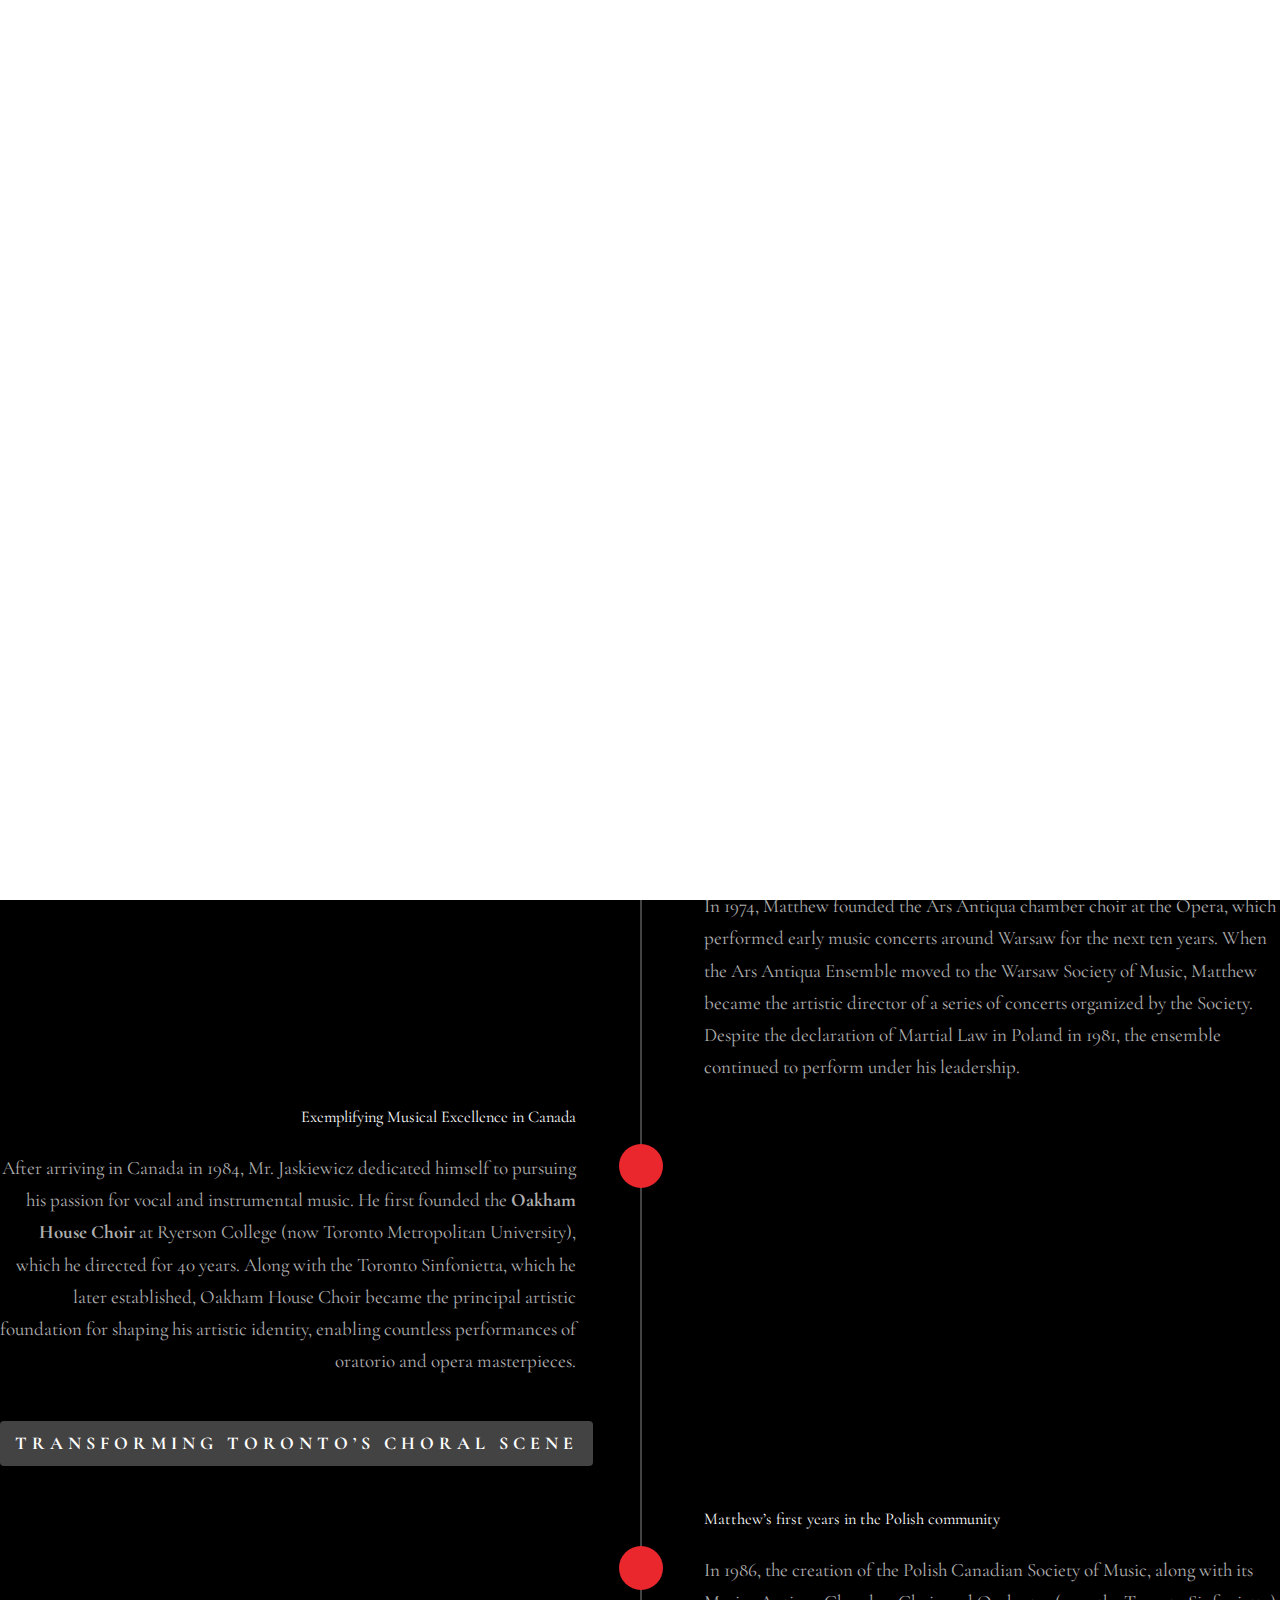
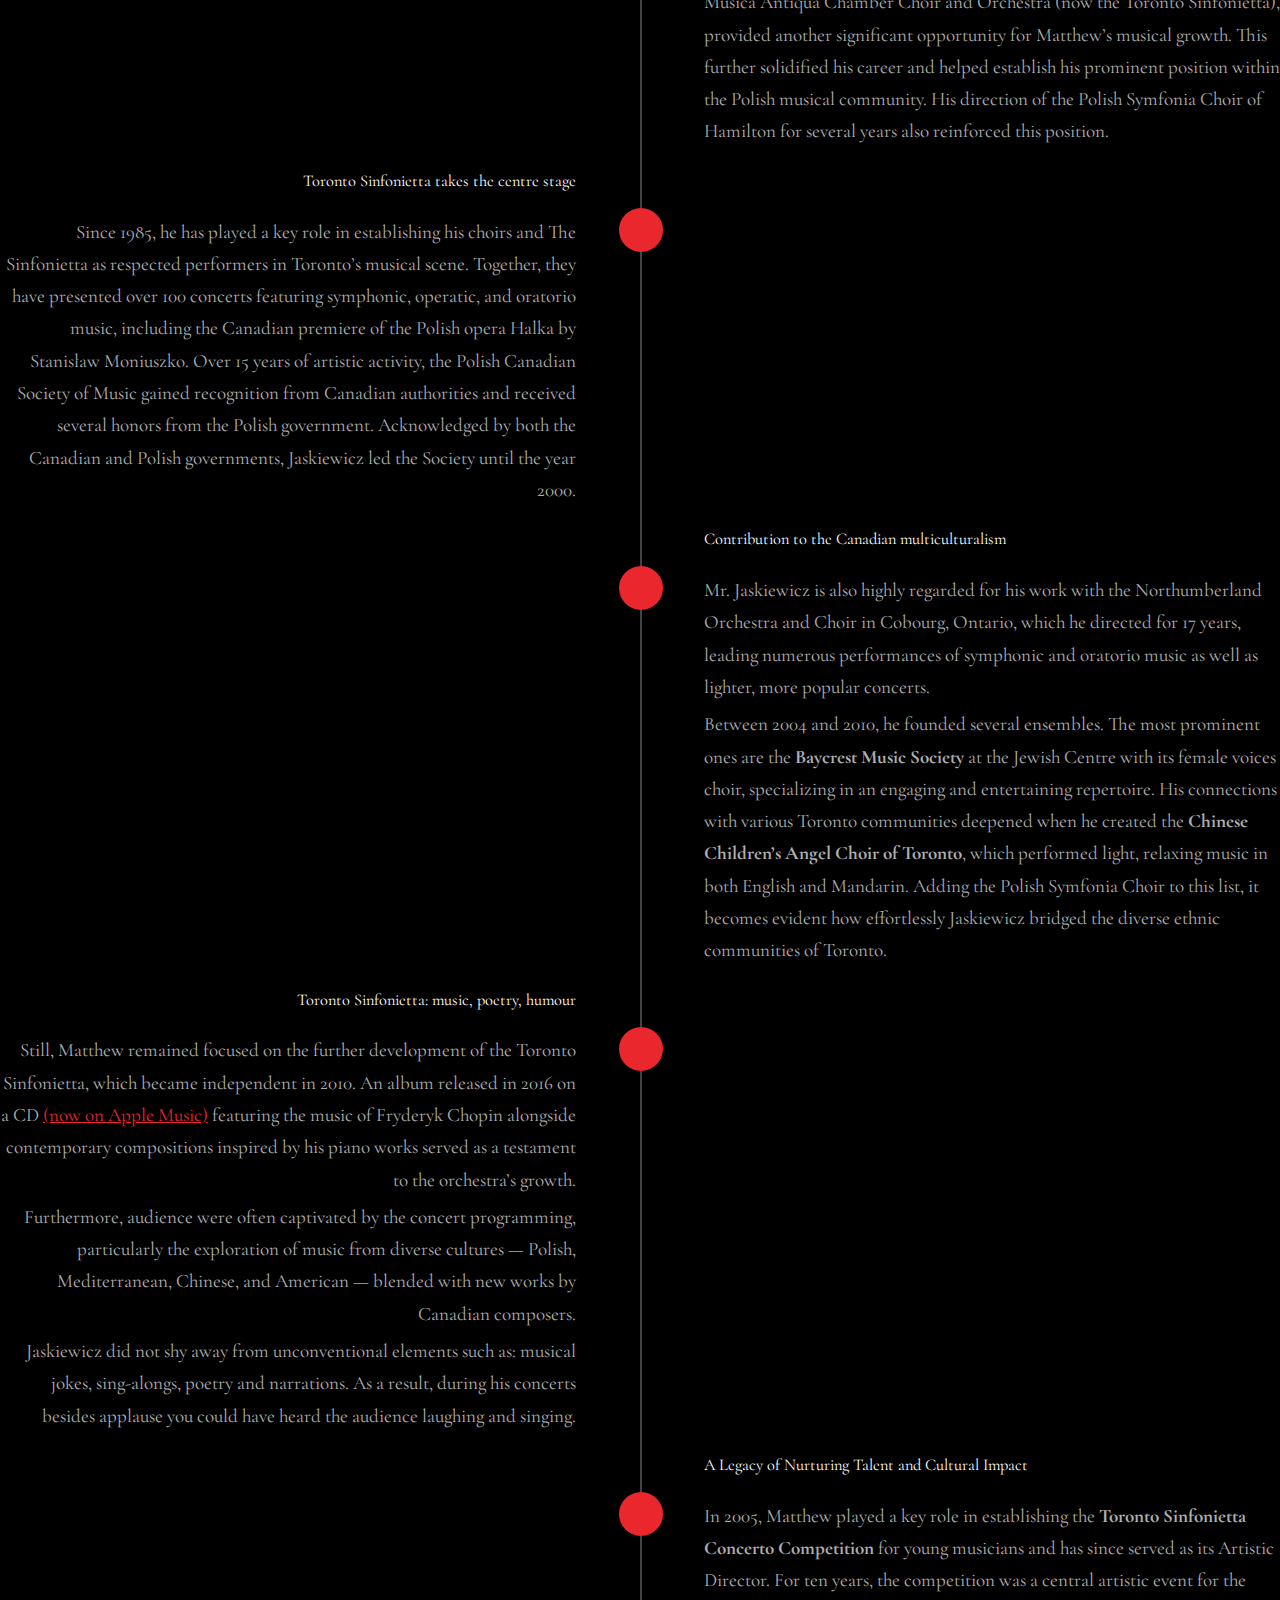
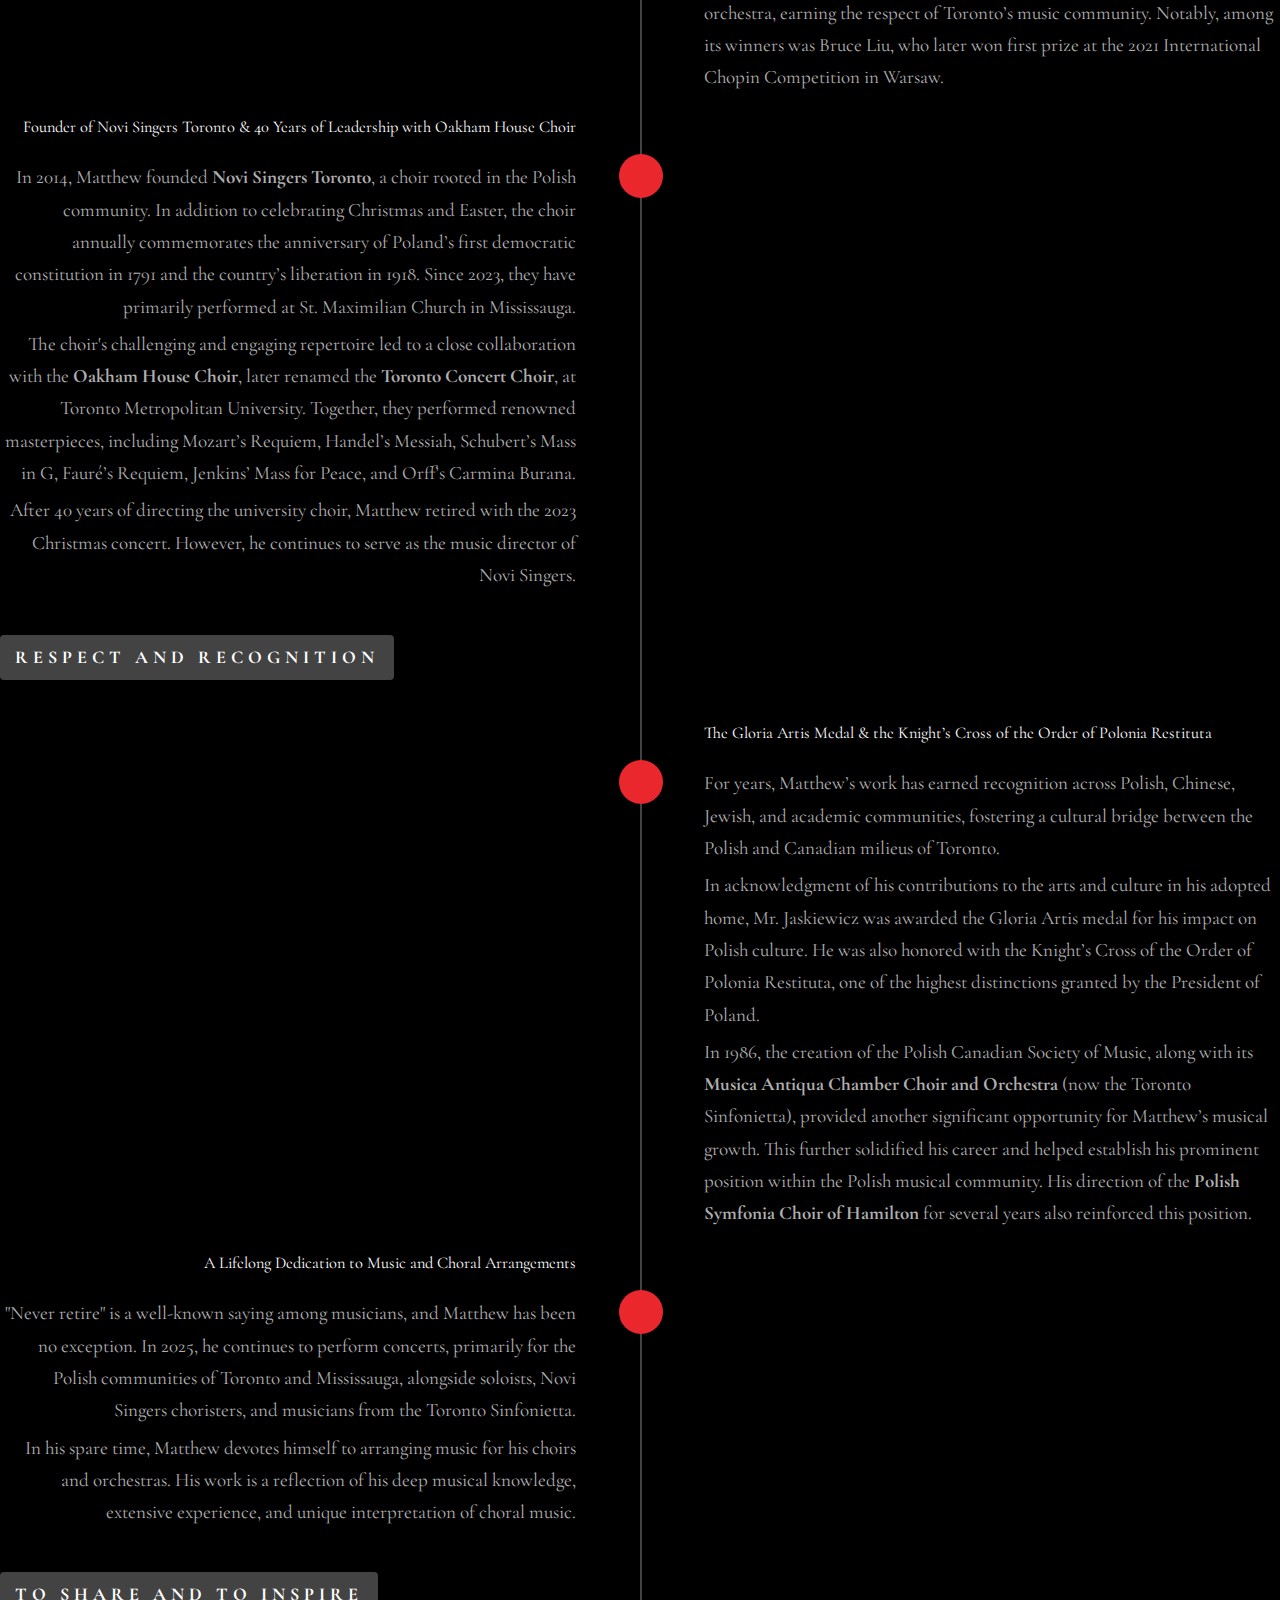
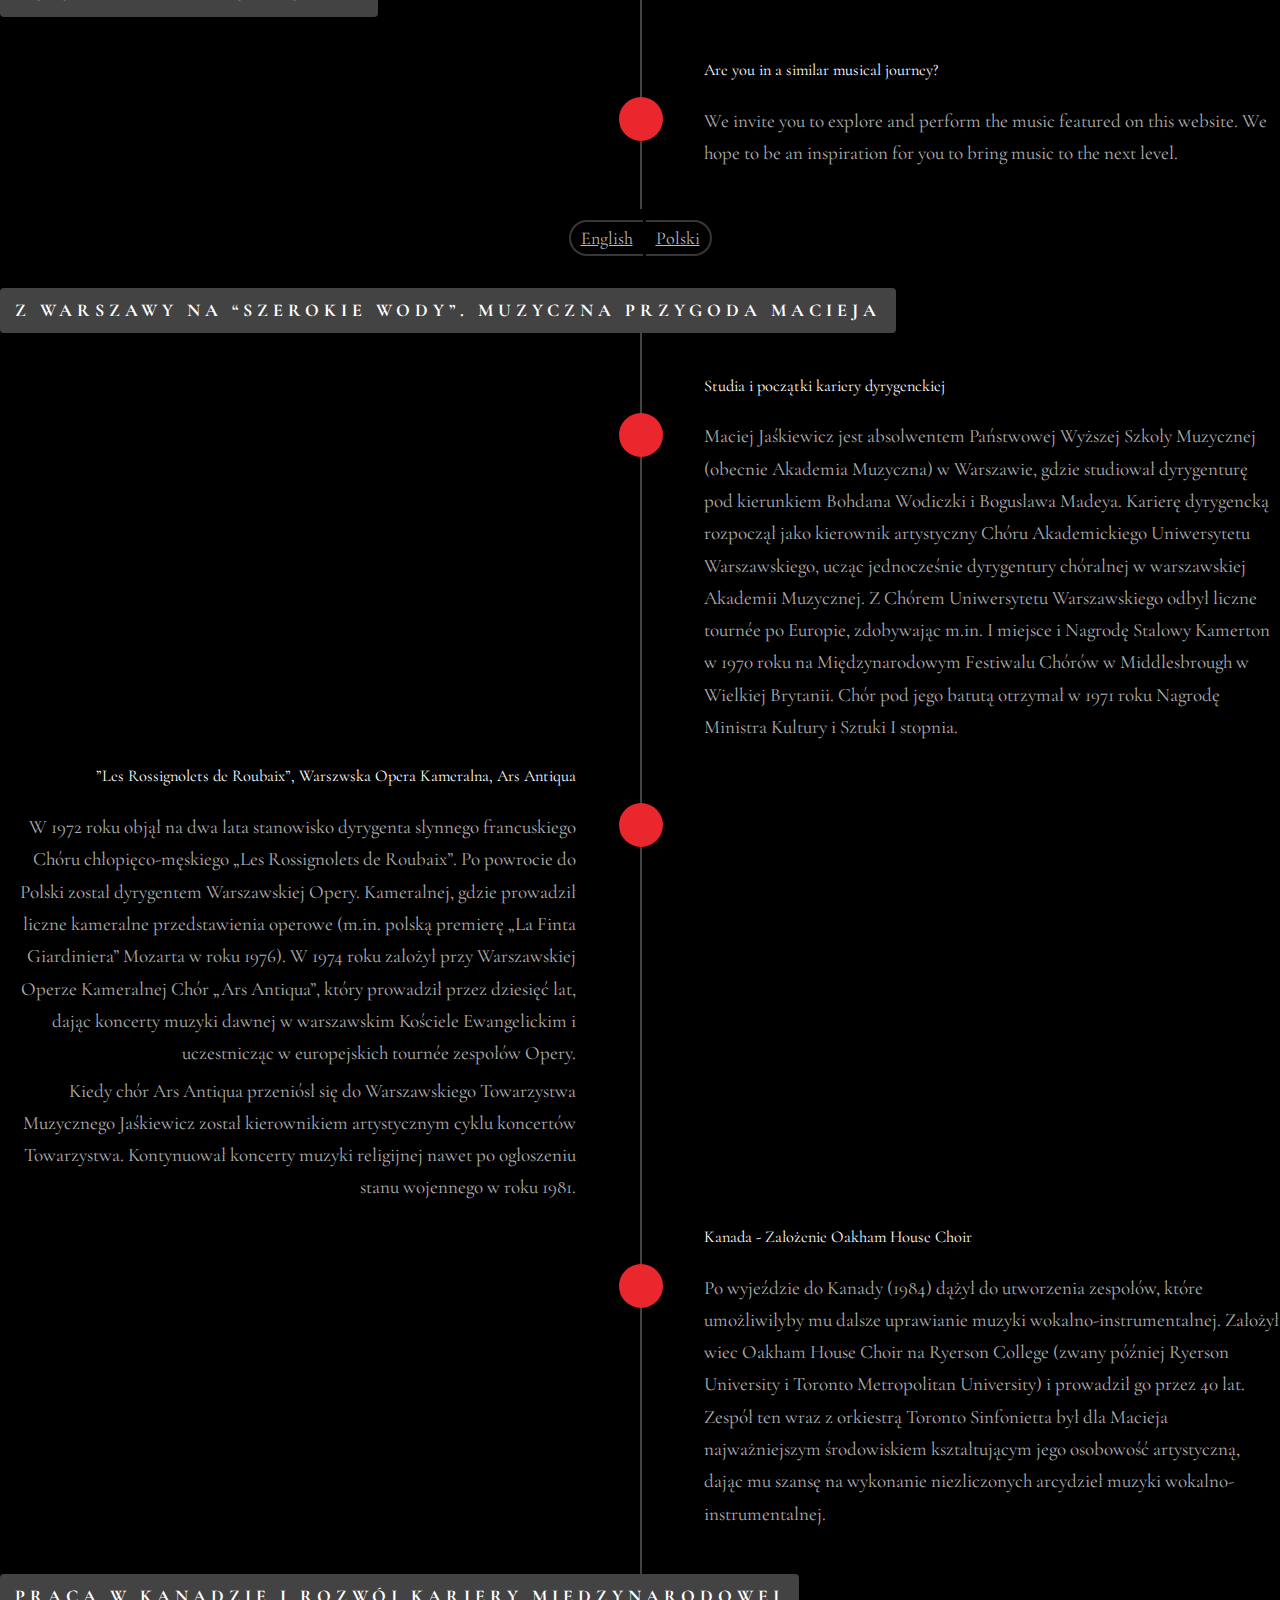
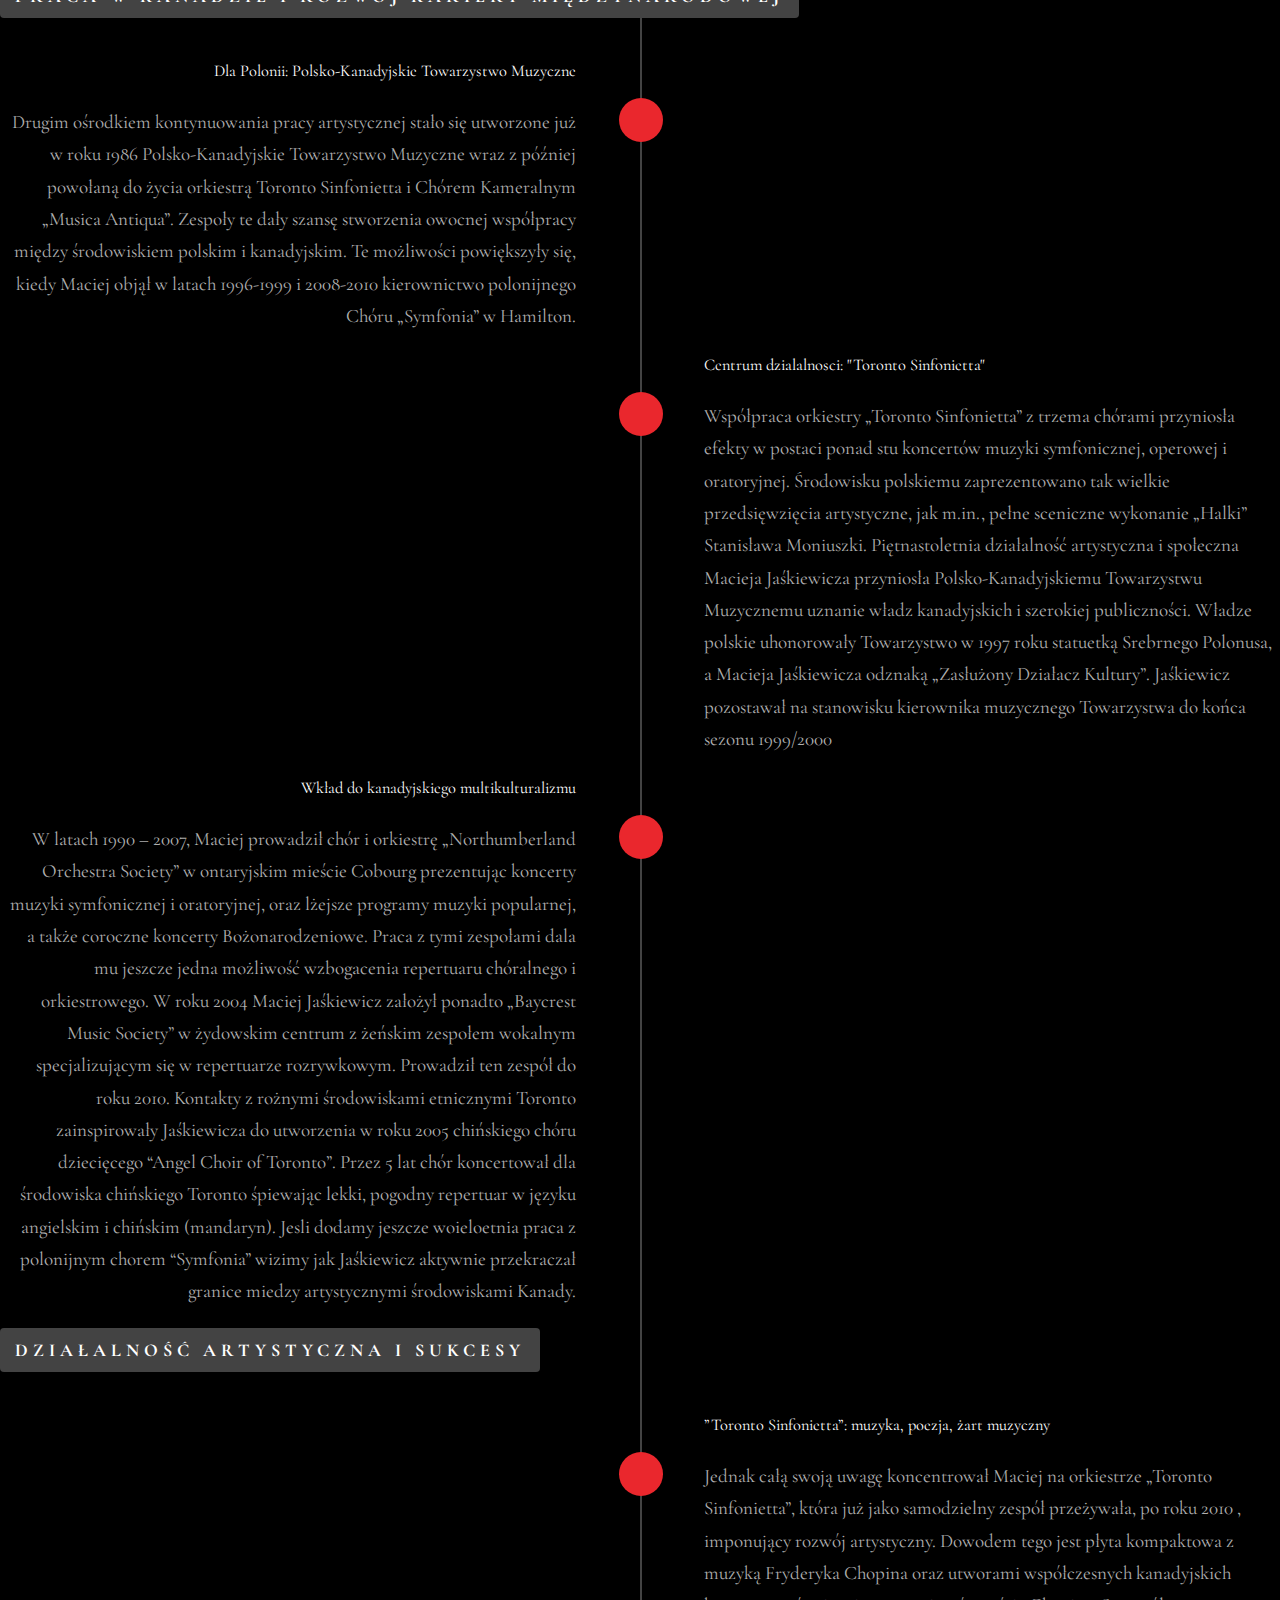
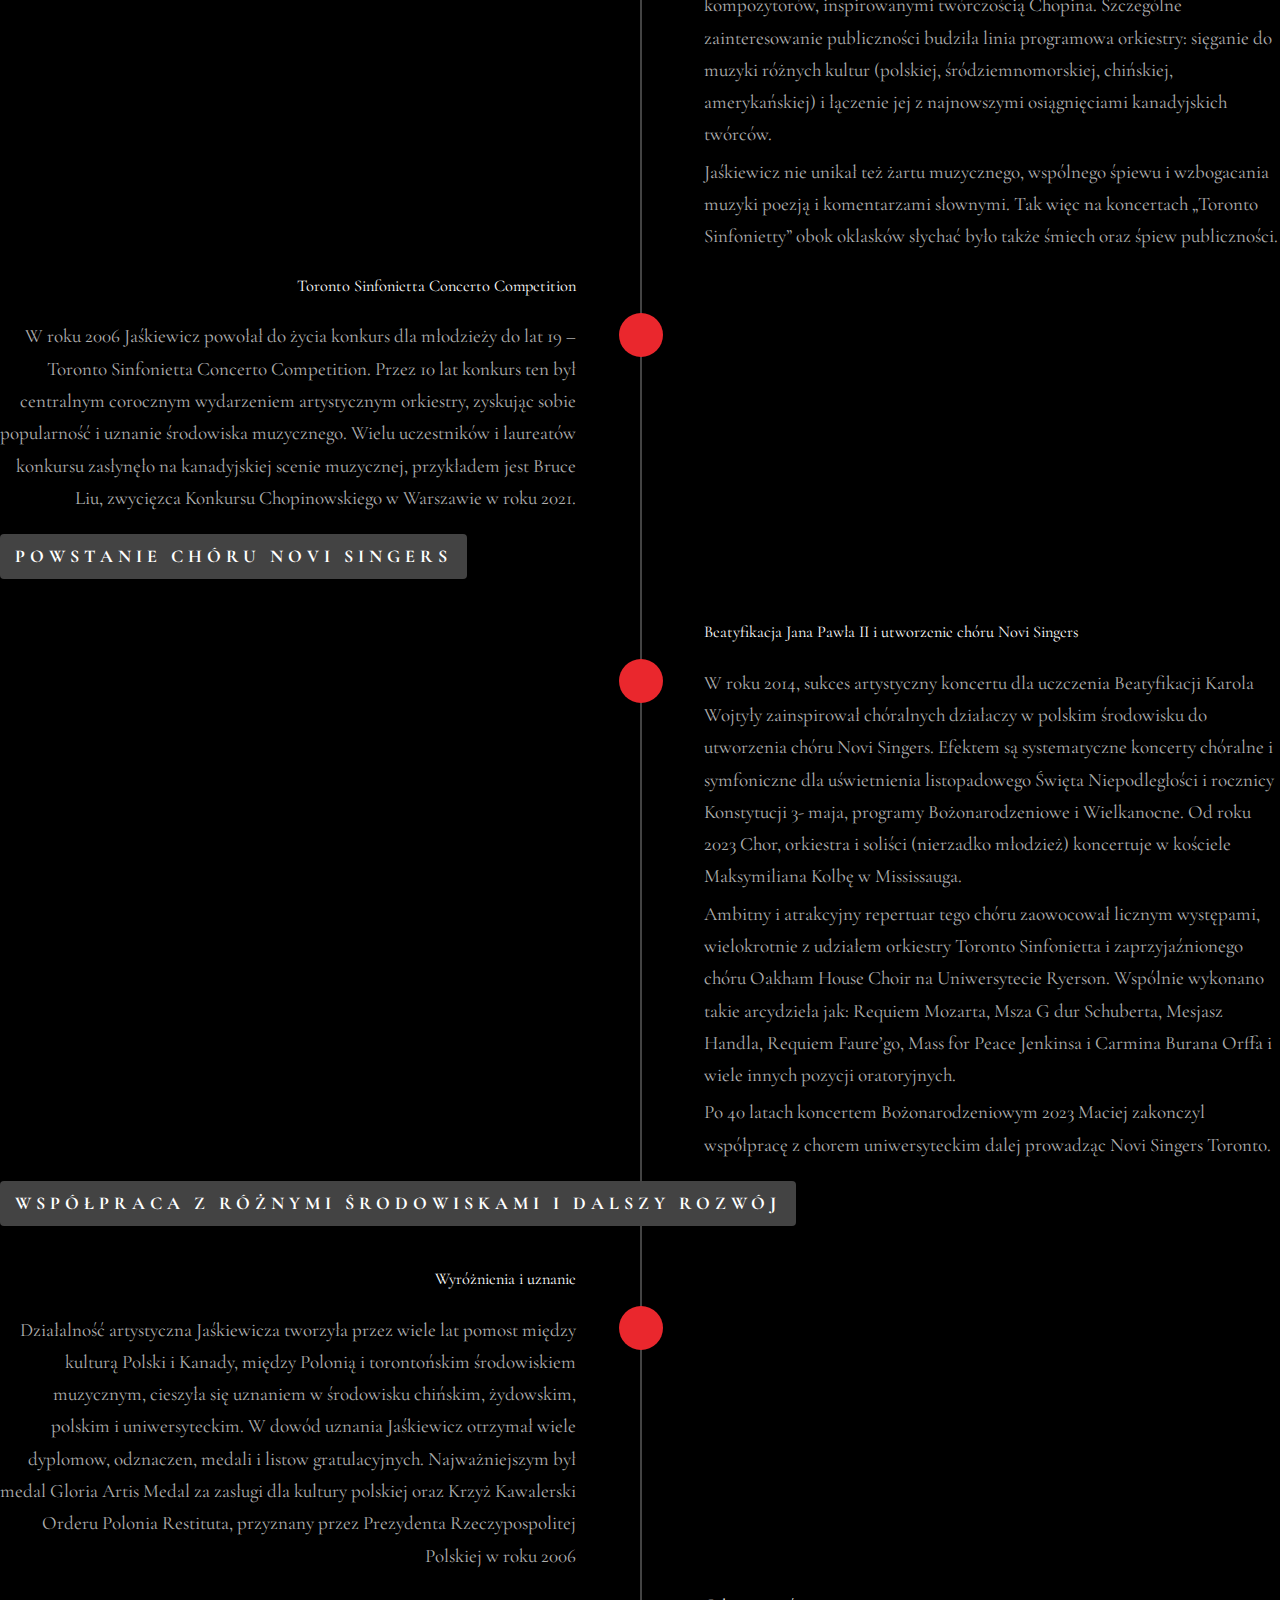
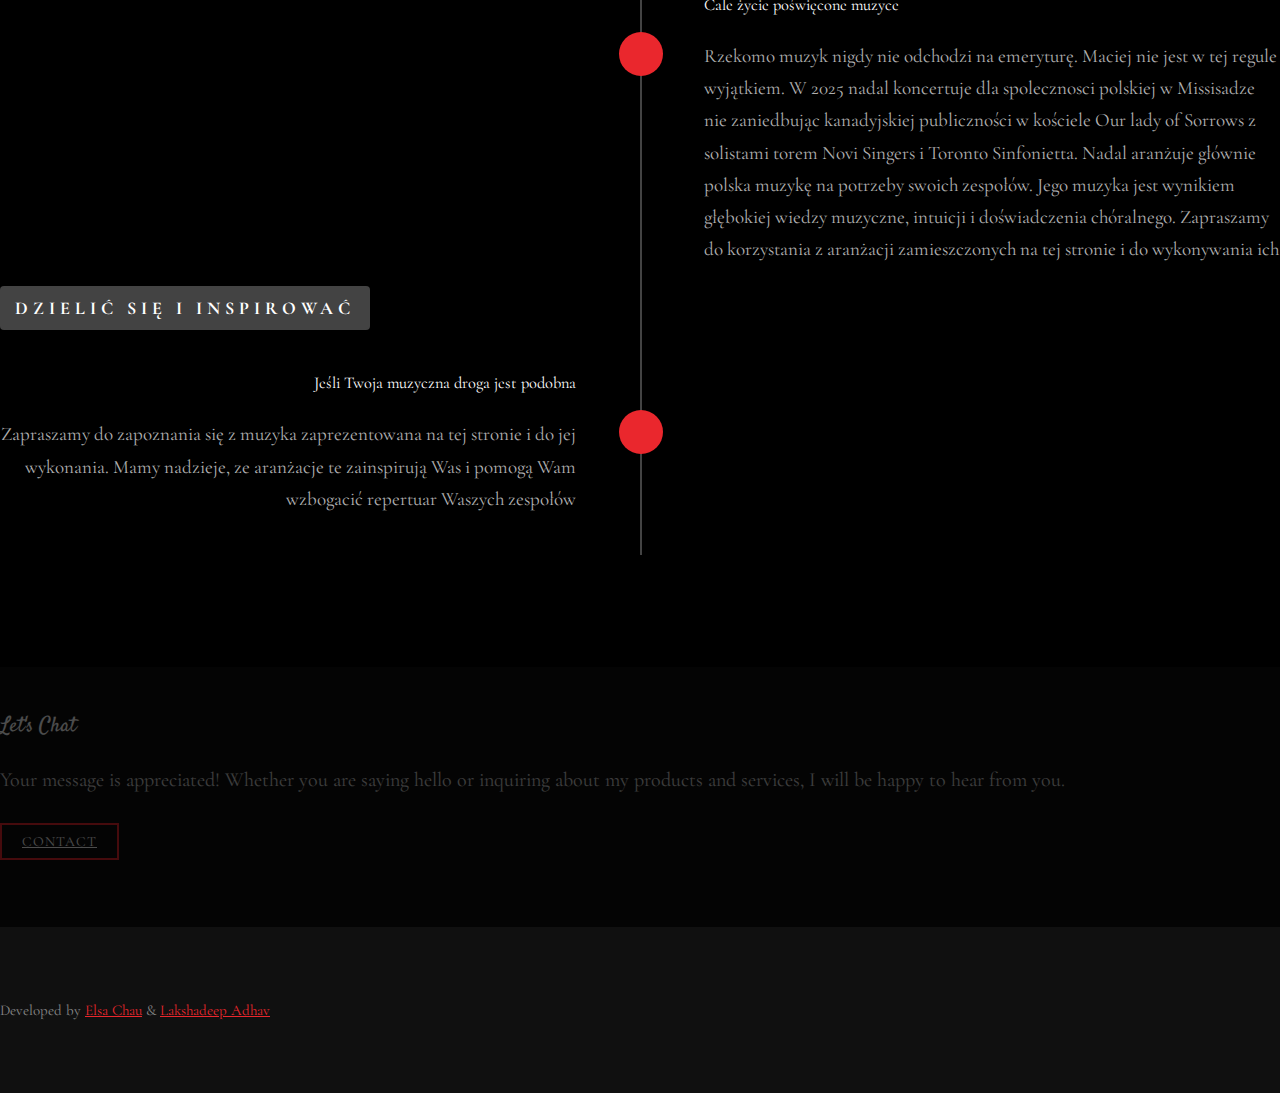
==== commit 923e7f03: "add May 3 poster" ====
--- a/about.html
+++ b/about.html
@@ -207,8 +207,8 @@
 									<h3 class="timeline-title">Toronto Sinfonietta: music, poetry, humour</h3>
 								</div>
 								<div class="timeline-body">
-									<p>Still, Matthew remained focused on the further development of the Toronto Sinfonietta, which became independent in 2010. A CD <a href="https://music.apple.com/us/album/andante-spianato-et-grande-polonaise-brillante-in-e/1164542657?i=1164542814">(now on Apple Music)</a> featuring the music of Fryderyk Chopin alongside contemporary compositions inspired by his piano works served as a testament to the orchestra’s growth. </p>
-									<p>The audience was also captivated by the concert programming, particularly the exploration of music from diverse cultures—Polish, Mediterranean, Chinese, and American—blended with new works by Canadian composers.</p>
+									<p>Still, Matthew remained focused on the further development of the Toronto Sinfonietta, which became independent in 2010. An album released in 2016 on a CD <a href="https://music.apple.com/us/album/andante-spianato-et-grande-polonaise-brillante-in-e/1164542657?i=1164542814">(now on Apple Music)</a> featuring the music of Fryderyk Chopin alongside contemporary compositions inspired by his piano works served as a testament to the orchestra’s growth. </p>
+									<p>Furthermore, audience were often captivated by the concert programming, particularly the exploration of music from diverse cultures — Polish, Mediterranean, Chinese, and American — blended with new works by Canadian composers.</p>
 									<p>Jaskiewicz did not shy away from unconventional elements such as: musical jokes, sing-alongs, poetry and narrations. As a result, during his concerts besides applause you could have heard the audience laughing and singing.</p>
 								</div>
 							</div>
